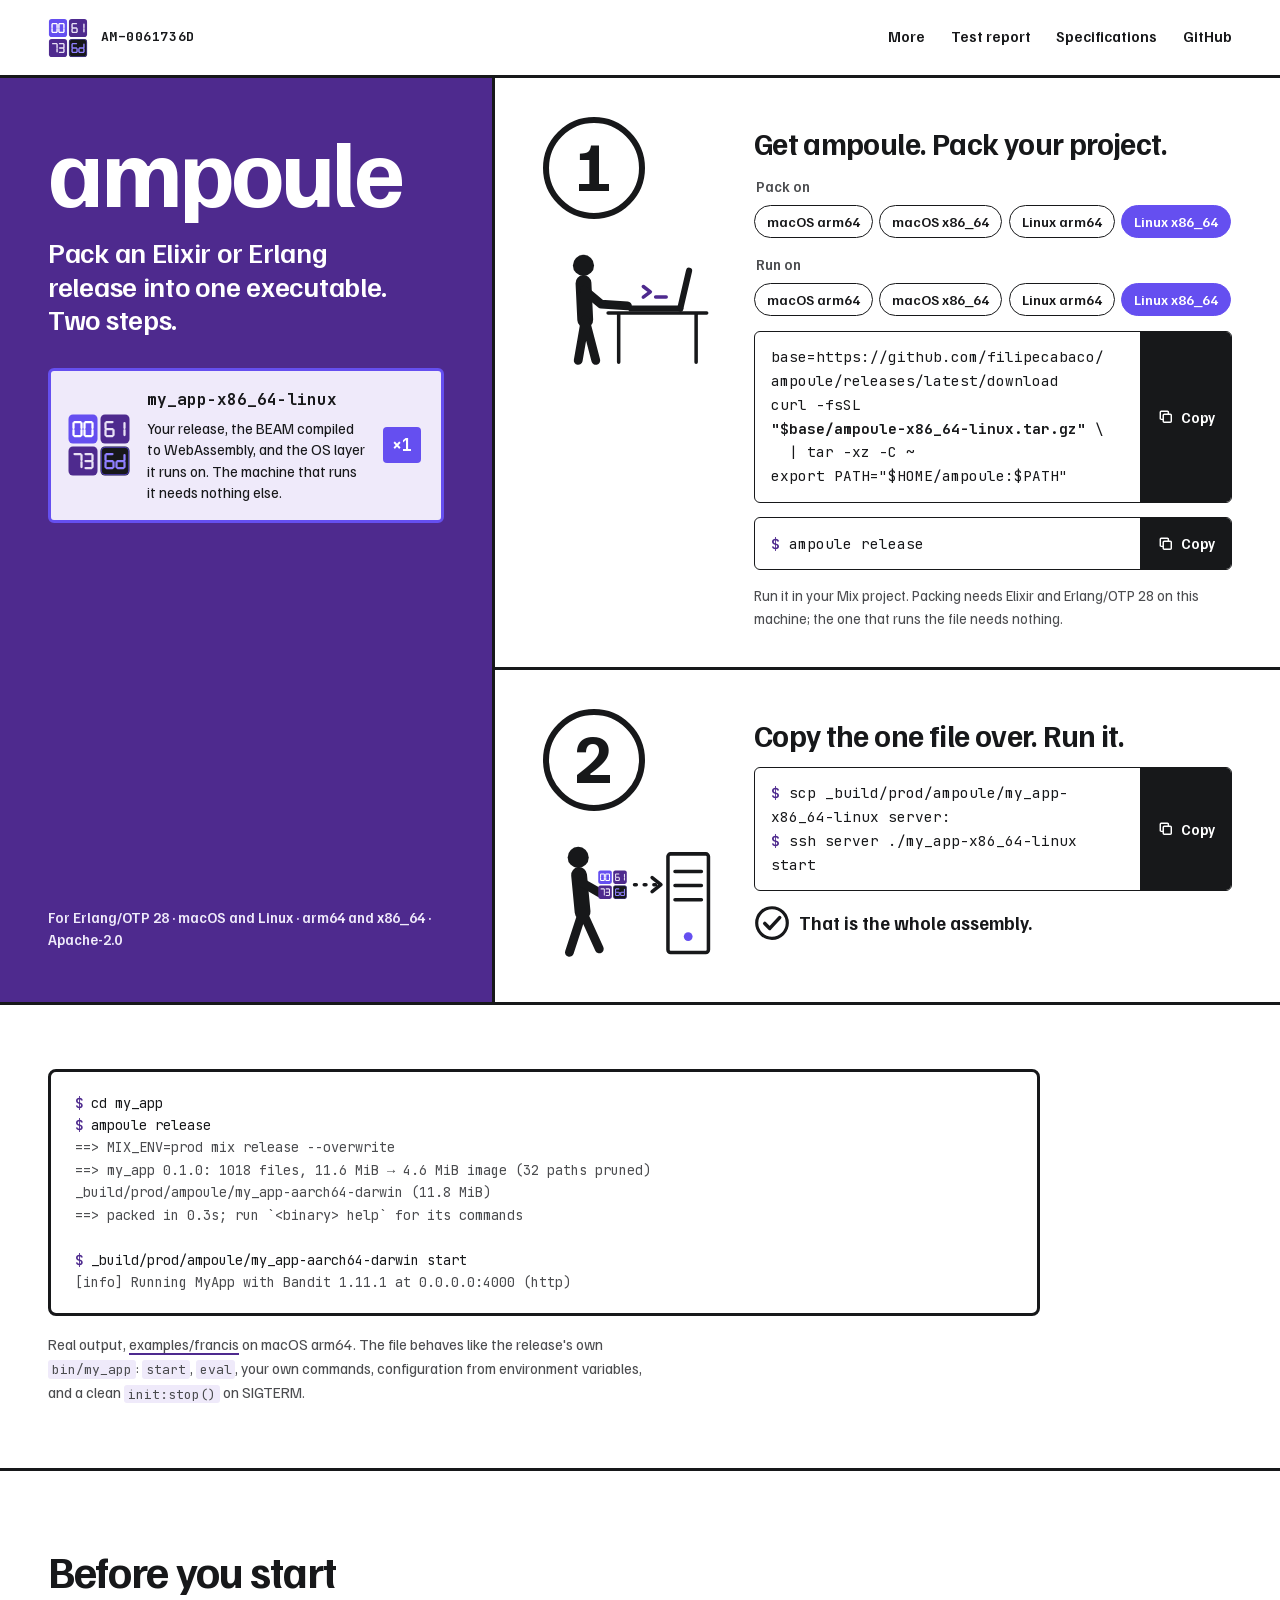
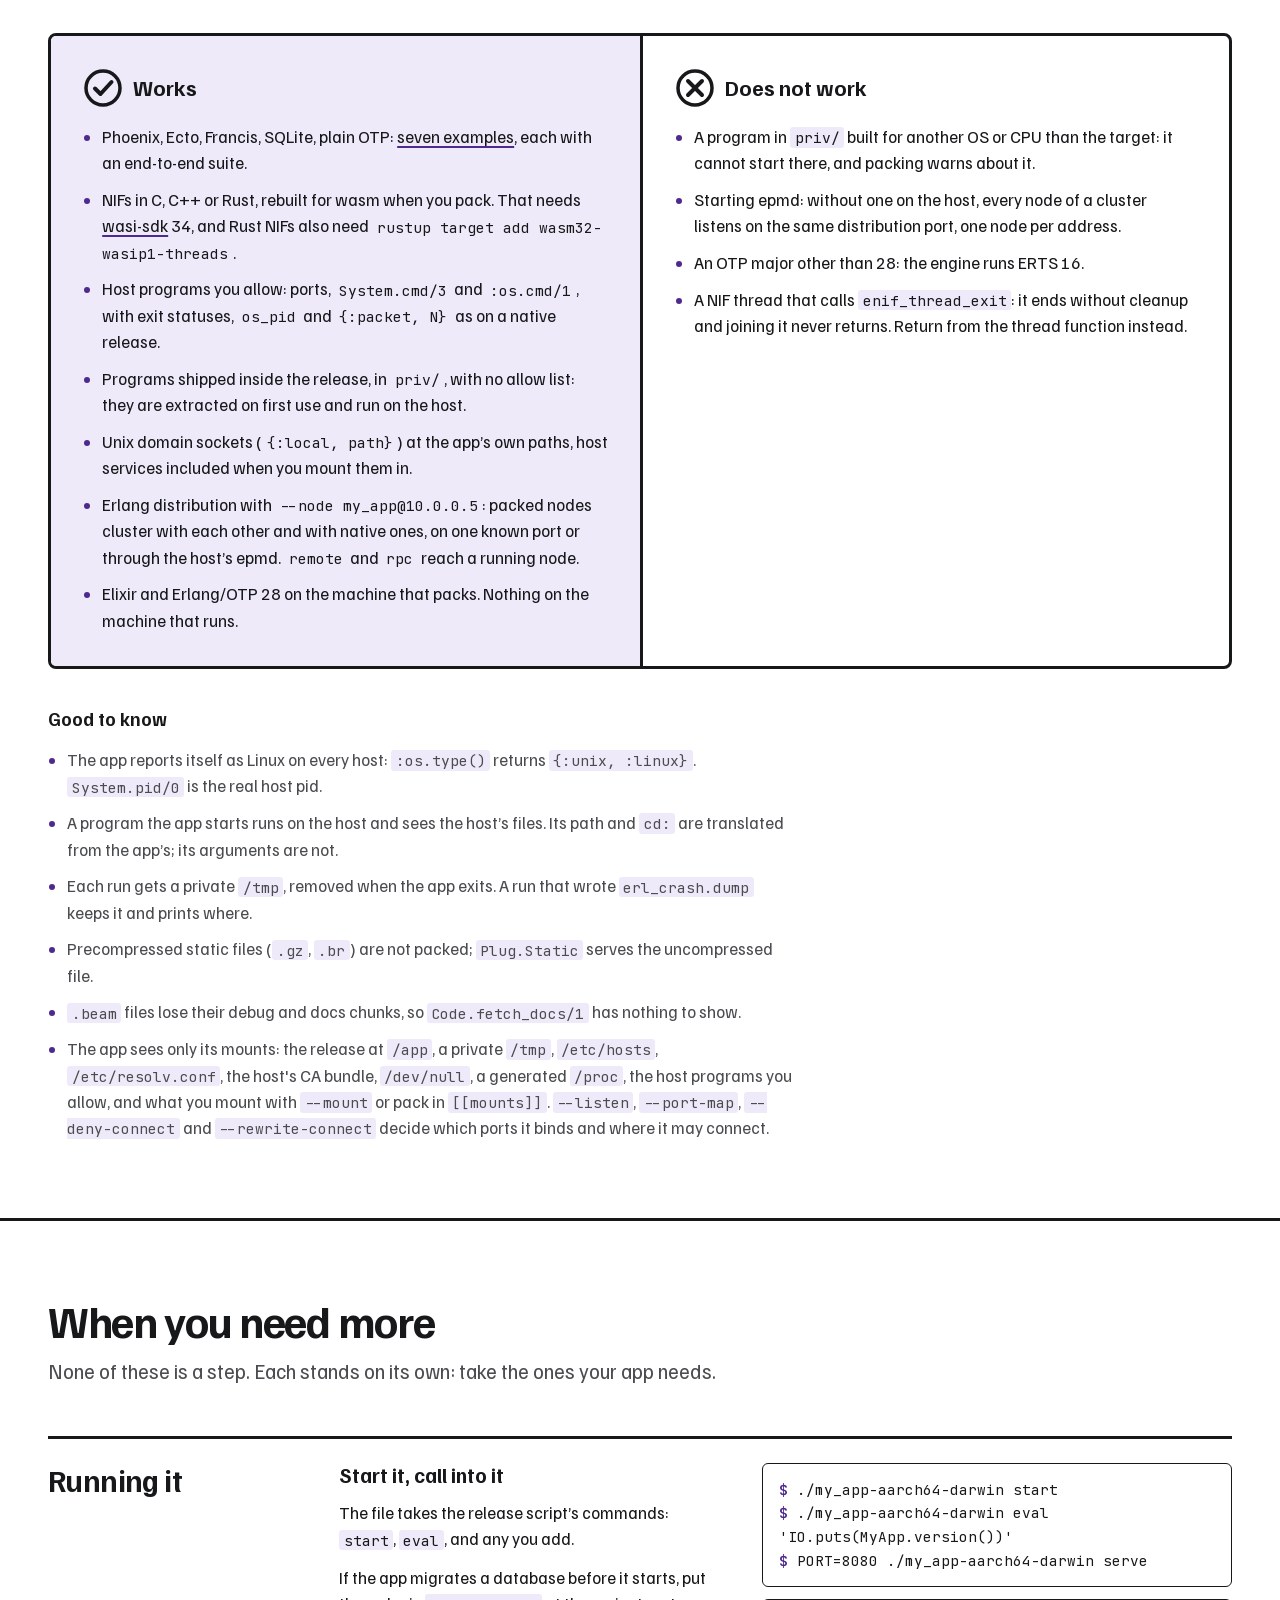
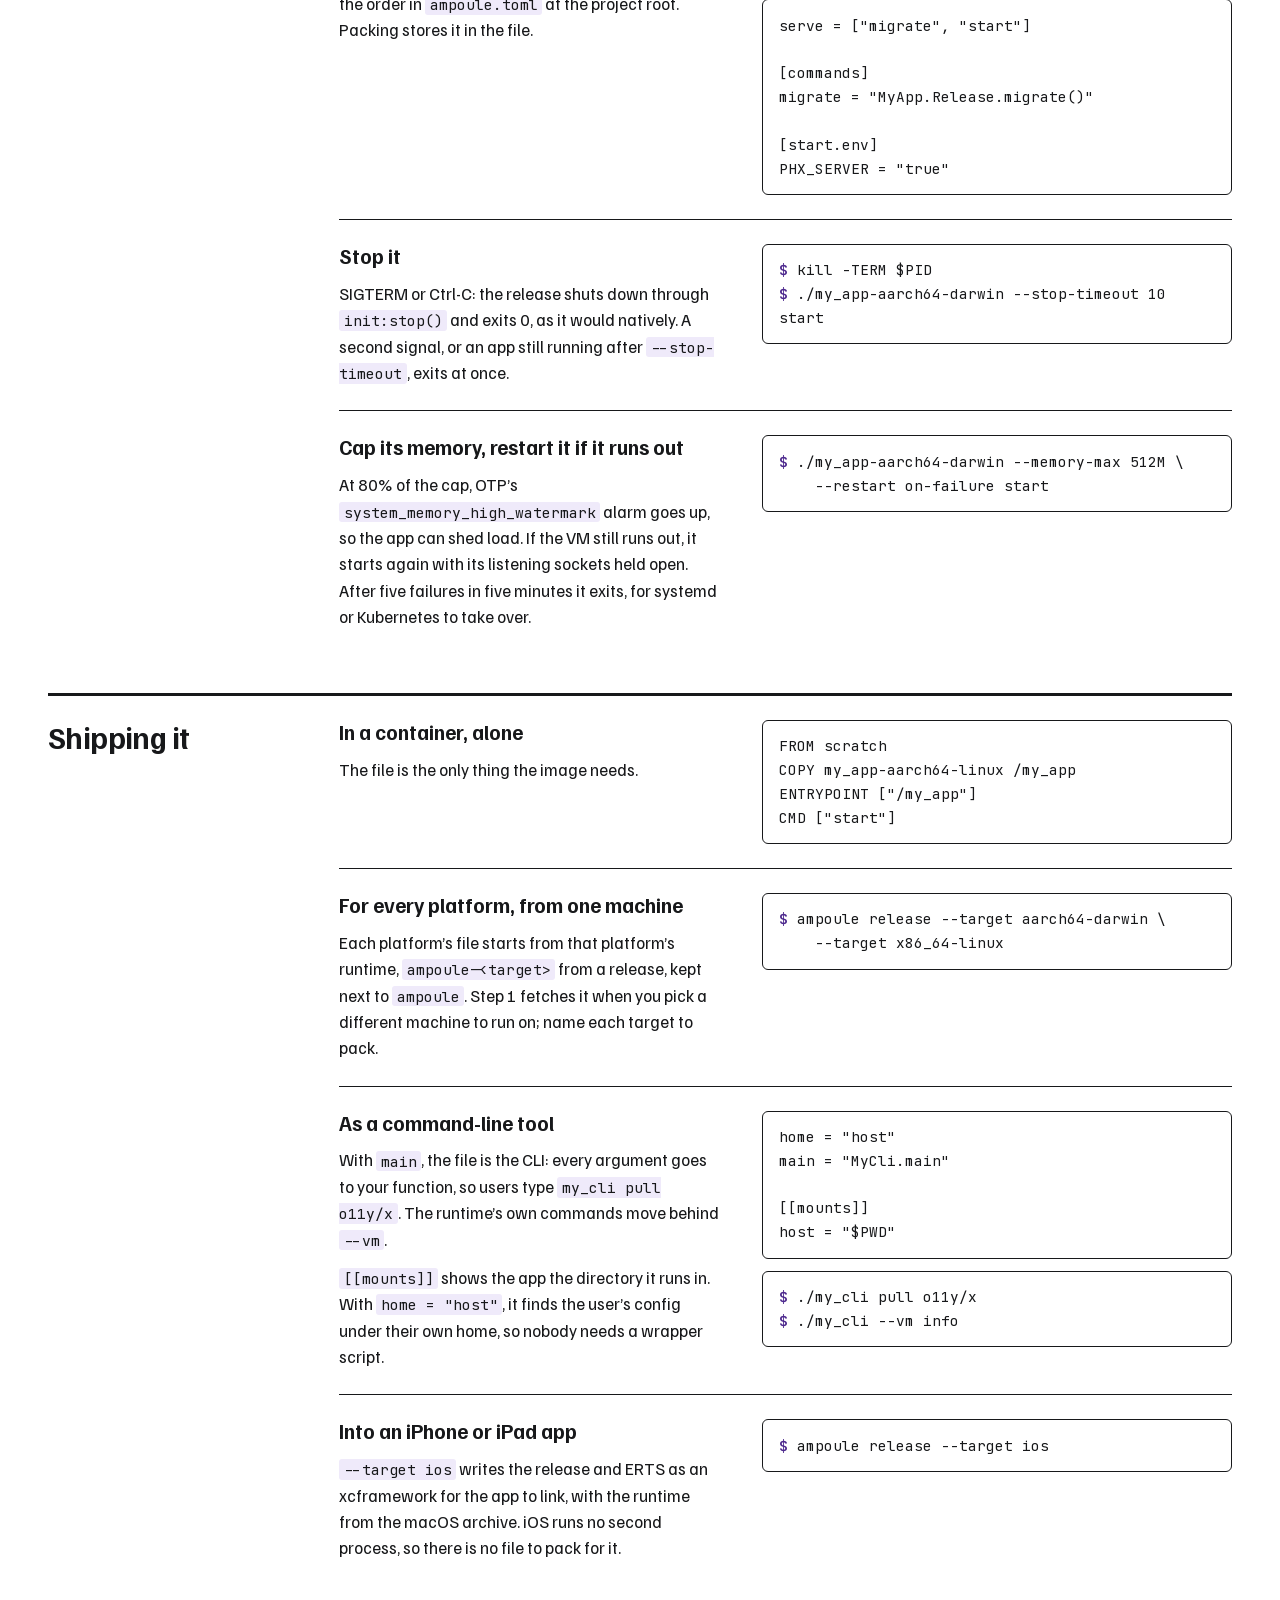
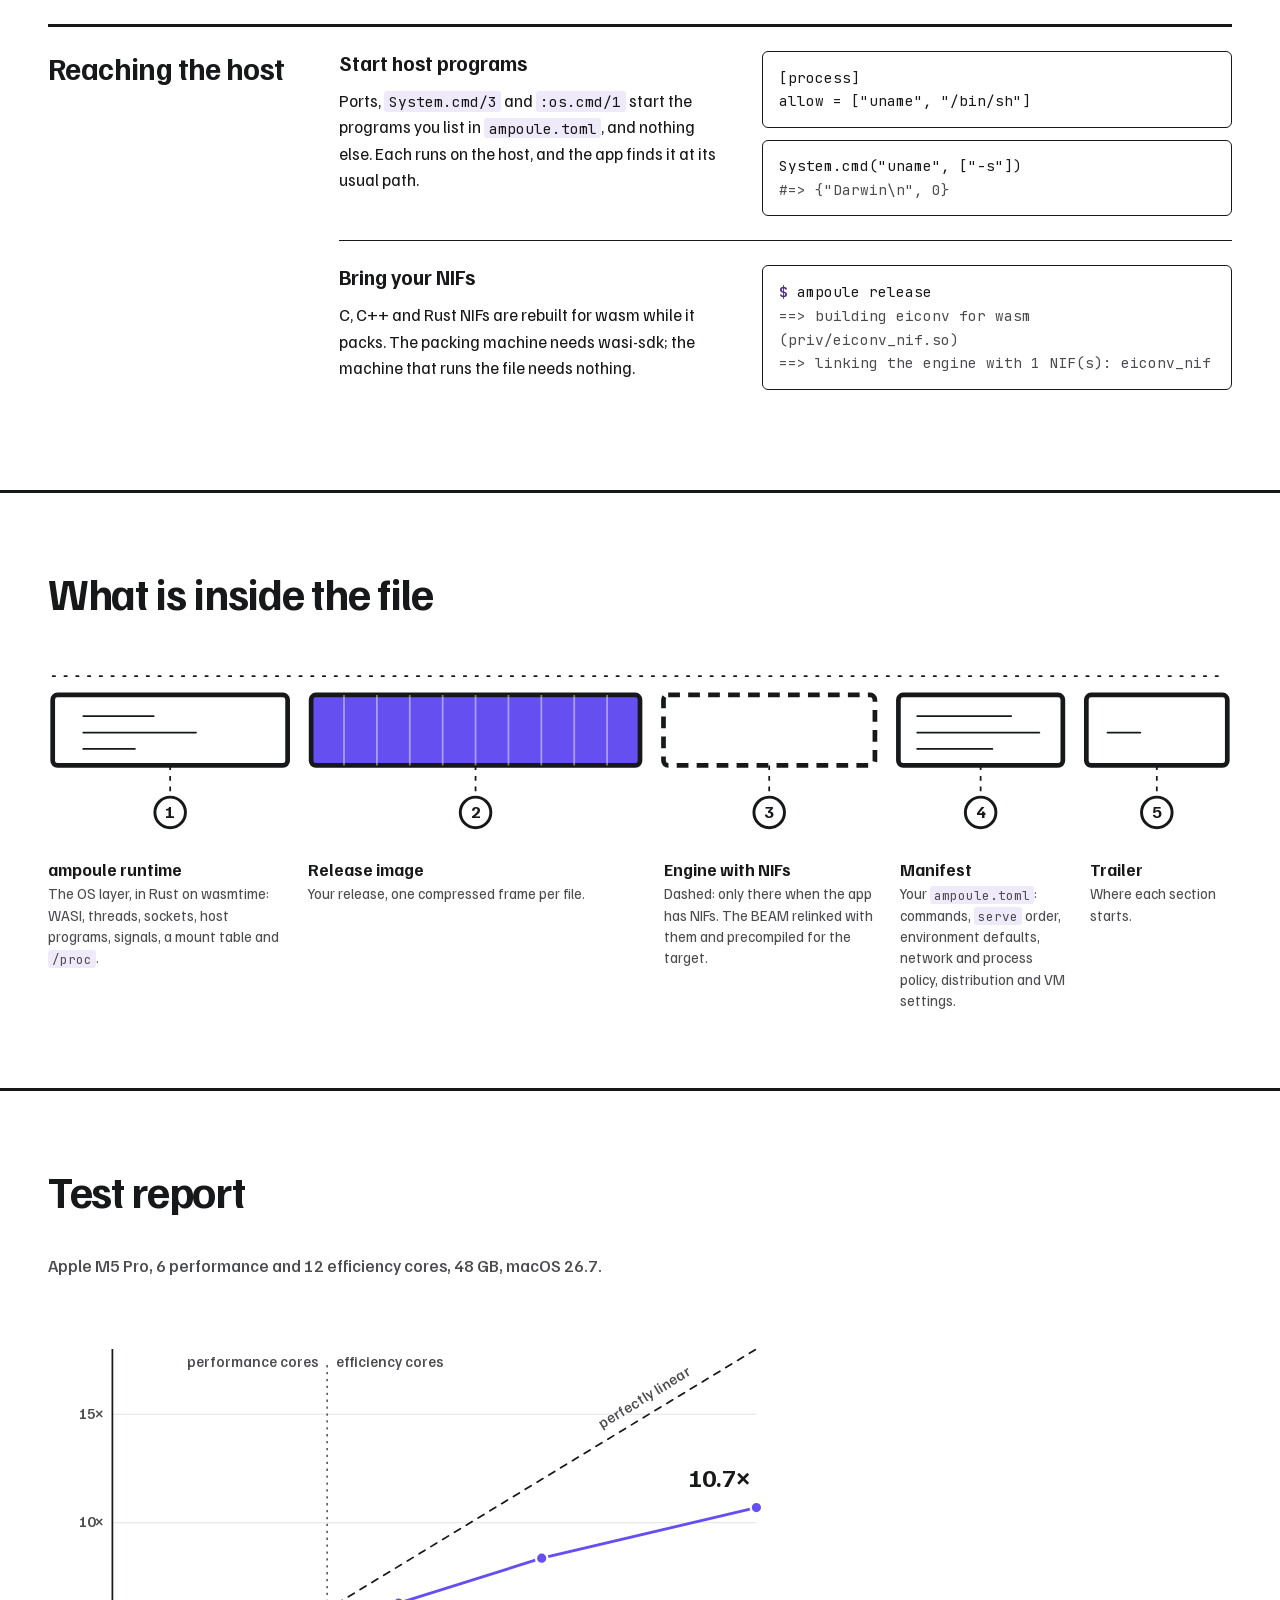
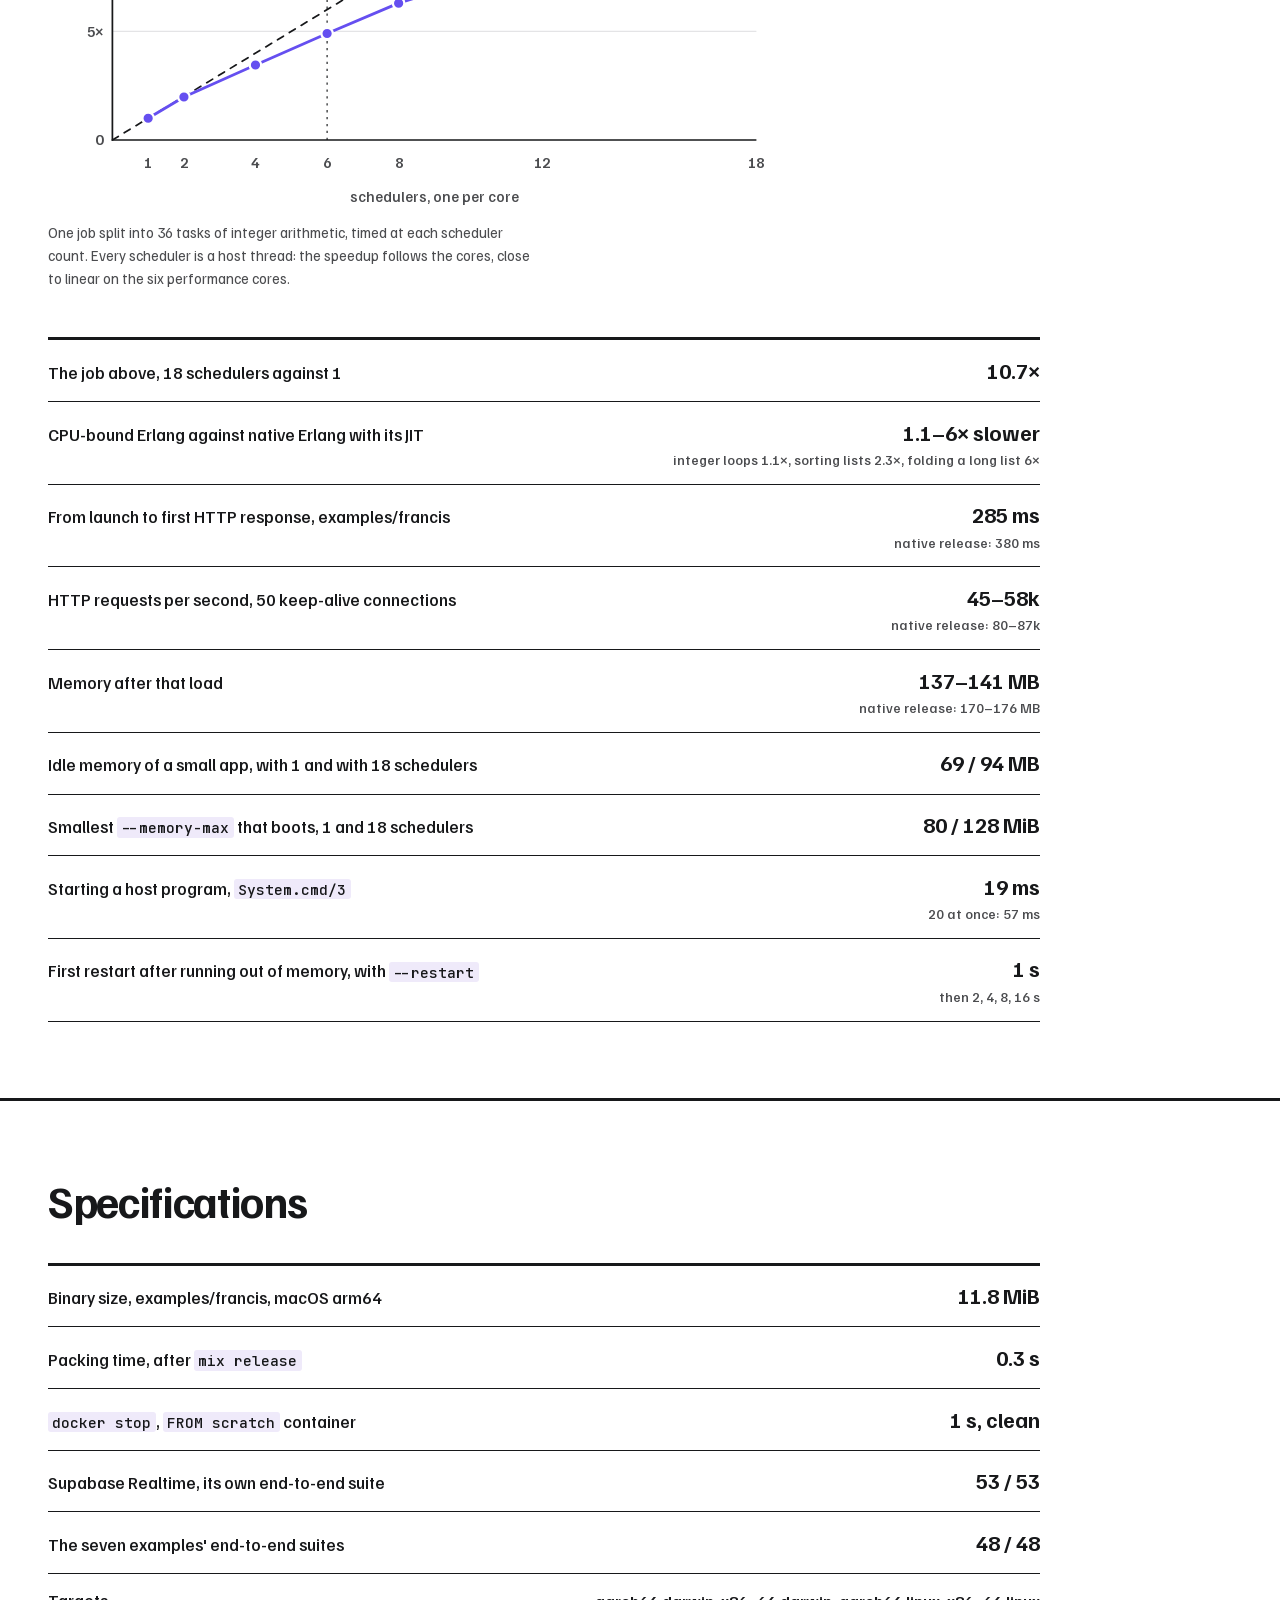
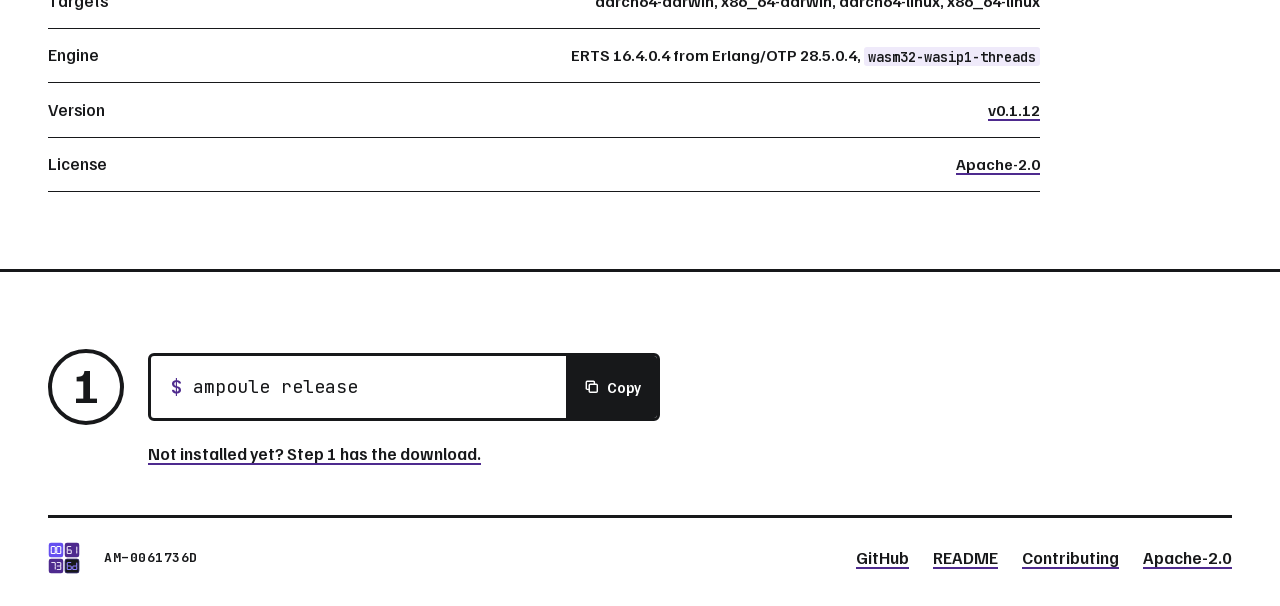
==== site/index.html @ 2f92d4a1 "Release v0.1.12: a CLI with its own command line, packed mounts `main` in ampoule.toml gives a packe" ====
<!doctype html>
<html lang="en">
<head>
  <meta charset="utf-8">
  <meta name="viewport" content="width=device-width, initial-scale=1">
  <title>ampoule: one executable for your Elixir release</title>
  <meta name="description" content="ampoule packs an Elixir or Erlang release into one executable for macOS and Linux: the release, the BEAM compiled to WebAssembly, and the operating system it runs on, in a single file.">
  <meta name="theme-color" content="#4e2a8e">
  <link rel="canonical" href="https://filipecabaco.github.io/ampoule/">
  <meta property="og:type" content="website">
  <meta property="og:site_name" content="ampoule">
  <meta property="og:locale" content="en_US">
  <meta property="og:url" content="https://filipecabaco.github.io/ampoule/">
  <meta property="og:title" content="ampoule: one executable for your Elixir release">
  <meta property="og:description" content="Pack an Elixir or Erlang release into one file for macOS and Linux: the release, the BEAM as WebAssembly, and the OS layer it runs on. Copy it over and run it.">
  <meta property="og:image" content="https://filipecabaco.github.io/ampoule/og.png?v=2">
  <meta property="og:image:type" content="image/png">
  <meta property="og:image:width" content="1200">
  <meta property="og:image:height" content="630">
  <meta property="og:image:alt" content="ampoule: pack an Elixir or Erlang release into one executable. Step 1, ampoule release. Step 2, copy the one file and run it.">
  <meta name="twitter:card" content="summary_large_image">
  <meta name="twitter:title" content="ampoule: one executable for your Elixir release">
  <meta name="twitter:description" content="Pack an Elixir or Erlang release into one file for macOS and Linux. Two steps.">
  <meta name="twitter:image" content="https://filipecabaco.github.io/ampoule/og.png?v=2">
  <meta name="twitter:image:alt" content="ampoule: pack an Elixir or Erlang release into one executable, in two steps.">
  <link rel="icon" href="favicon.svg" type="image/svg+xml">
  <link rel="preload" href="fonts/familjen-grotesk-latin.woff2" as="font" type="font/woff2" crossorigin>
  <link rel="preload" href="fonts/jetbrains-mono-latin.woff2" as="font" type="font/woff2" crossorigin>
  <link rel="stylesheet" href="style.css">
  <script src="main.js" defer></script>
</head>
<body>
  <a class="skip" href="#steps">Skip to the steps</a>

  <svg width="0" height="0" class="defs" aria-hidden="true" focusable="false">
    <defs>
      <!-- The mark: 00 61 73 6D, the bytes every wasm module starts with. Same drawing as favicon.svg. -->
      <symbol id="mark" viewBox="0 0 128 128">
        <rect x="3" y="3" width="58" height="58" rx="9" fill="#654ff0"/>
        <path d="M15 18L27 18 M29 20L29 30 M29 34L29 44 M15 46L27 46 M13 34L13 44 M13 20L13 30 M37 18L49 18 M51 20L51 30 M51 34L51 44 M37 46L49 46 M35 34L35 44 M35 20L35 30" fill="none" stroke="#ffffff" stroke-width="4.5" stroke-linecap="round"/>
        <rect x="67" y="3" width="58" height="58" rx="9" fill="#4e2a8e"/>
        <path d="M79 18L91 18 M93 34L93 44 M79 46L91 46 M77 34L77 44 M77 20L77 30 M79 32L91 32 M115 20L115 30 M115 34L115 44" fill="none" stroke="#e9e2f5" stroke-width="4.5" stroke-linecap="round"/>
        <rect x="3" y="67" width="58" height="58" rx="9" fill="#4e2a8e"/>
        <path d="M15 82L27 82 M29 84L29 94 M29 98L29 108 M37 82L49 82 M51 84L51 94 M51 98L51 108 M37 110L49 110 M37 96L49 96" fill="none" stroke="#e9e2f5" stroke-width="4.5" stroke-linecap="round"/>
        <rect x="67" y="67" width="58" height="58" rx="9" fill="#17181a"/>
        <rect x="68.5" y="68.5" width="55" height="55" rx="7.5" fill="none" stroke="#654ff0" stroke-width="1.5"/>
        <path d="M79 82L91 82 M93 98L93 108 M79 110L91 110 M77 98L77 108 M77 84L77 94 M79 96L91 96 M115 84L115 94 M115 98L115 108 M101 110L113 110 M99 98L99 108 M101 96L113 96" fill="none" stroke="#8f80ff" stroke-width="4.5" stroke-linecap="round"/>
        
      </symbol>
      <symbol id="icon-copy" viewBox="0 0 24 24">
        <rect x="8.5" y="8.5" width="11" height="11" rx="1.5" fill="none" stroke="currentColor" stroke-width="2"/>
        <path d="M15.5 8.5V5.75A1.25 1.25 0 0 0 14.25 4.5H5.75A1.25 1.25 0 0 0 4.5 5.75v8.5a1.25 1.25 0 0 0 1.25 1.25H8.5" fill="none" stroke="currentColor" stroke-width="2"/>
      </symbol>
      <symbol id="icon-check" viewBox="0 0 24 24">
        <path d="M5 12.5l4.5 4.5L19 7.5" fill="none" stroke="currentColor" stroke-width="2.5" stroke-linecap="round" stroke-linejoin="round"/>
      </symbol>
      <!-- Do / don't markers, as on an assembly sheet. -->
      <symbol id="ok" viewBox="0 0 40 40">
        <circle cx="20" cy="20" r="17" fill="none" stroke="currentColor" stroke-width="3.5"/>
        <path d="M12 20.5l5.5 5.5L28.5 14" fill="none" stroke="currentColor" stroke-width="4" stroke-linecap="round" stroke-linejoin="round"/>
      </symbol>
      <symbol id="no" viewBox="0 0 40 40">
        <circle cx="20" cy="20" r="17" fill="none" stroke="currentColor" stroke-width="3.5"/>
        <path d="M13 13l14 14M27 13L13 27" fill="none" stroke="currentColor" stroke-width="4" stroke-linecap="round"/>
      </symbol>
    </defs>
  </svg>

  <header class="masthead">
    <a class="masthead-id" href="#top" aria-label="ampoule AM–0061736D">
      <svg class="mark" aria-hidden="true"><use href="#mark"/></svg>
      <span class="part-no">AM–0061736D</span>
    </a>
    <nav class="masthead-nav" aria-label="Site">
      <a href="#more">More</a>
      <a href="#report">Test report</a>
      <a href="#specs">Specifications</a>
      <a href="https://github.com/filipecabaco/ampoule">GitHub</a>
    </nav>
  </header>

  <main id="top">
    <div class="sheet-one">
      <div class="cover">
        <h1 class="name">ampoule</h1>
        <p class="claim">Pack an Elixir or Erlang release into one executable. Two steps.</p>

        <section class="inventory" id="inventory" aria-labelledby="inventory-title">
          <h2 id="inventory-title" class="visually-hidden">What you ship</h2>
          <p class="the-part">
            <svg class="mark" aria-hidden="true"><use href="#mark"/></svg>
            <span><span class="part-name" data-ship-name>my_app-x86_64-linux</span><span class="part-desc">Your release, the BEAM compiled to WebAssembly, and the OS layer it runs on. The machine that runs it needs nothing else.</span></span>
            <span class="qty">×1</span>
          </p>
        </section>
        <p class="cover-foot">For Erlang/OTP 28 · macOS and Linux · arm64 and x86_64 · Apache-2.0</p>
      </div>

      <ol class="steps" id="steps" aria-label="Assembly">
        <li class="step" data-step>
          <span class="step-no" aria-hidden="true">1</span>
          <svg class="picto" viewBox="0 0 200 150" aria-hidden="true">
            <!-- A figure at a desk, typing into a laptop. -->
            <circle cx="46" cy="30" r="12" class="ink-fill"/>
            <path d="M46 50 L48 92" class="body"/>
            <path d="M48 92 L40 138 M48 92 L60 138" class="limb"/>
            <path d="M47 58 L66 74 L96 76" class="limb"/>
            <path d="M74 84 H186 M86 84 V140 M174 84 V140" class="line"/>
            <path d="M100 79 H156" class="line heavy"/>
            <path d="M156 79 L166 36" class="line heavy"/>
            <path class="accent-stroke" d="M114 54 l8 6 -8 6 M128 66 h12"/>
          </svg>
          <div class="step-body">
            <h2 class="step-title">Get ampoule. Pack your project.</h2>
            <fieldset class="targets">
              <legend>Pack on</legend>
              <label><input type="radio" name="host" value="aarch64-darwin" checked><span>macOS arm64</span></label>
              <label><input type="radio" name="host" value="x86_64-darwin"><span>macOS x86_64</span></label>
              <label><input type="radio" name="host" value="aarch64-linux"><span>Linux arm64</span></label>
              <label><input type="radio" name="host" value="x86_64-linux"><span>Linux x86_64</span></label>
            </fieldset>
            <fieldset class="targets">
              <legend>Run on</legend>
              <label><input type="radio" name="ship" value="aarch64-darwin"><span>macOS arm64</span></label>
              <label><input type="radio" name="ship" value="x86_64-darwin"><span>macOS x86_64</span></label>
              <label><input type="radio" name="ship" value="aarch64-linux"><span>Linux arm64</span></label>
              <label><input type="radio" name="ship" value="x86_64-linux" checked><span>Linux x86_64</span></label>
            </fieldset>
            <div class="plate">
              <pre class="cmd" id="install"><code data-install>base=https://<wbr>github.com/<wbr>filipecabaco/<wbr>ampoule/<wbr>releases/<wbr>latest/<wbr>download
curl -fsSL <span class="token">"$base/ampoule-aarch64-darwin.tar.gz"</span> \
  | tar -xz -C ~
curl -fLo ~/ampoule/ampoule-x86_64-linux \
  <span class="token">"$base/ampoule-x86_64-linux"</span>
export PATH="$HOME/ampoule:$PATH"</code></pre>
              <button class="copy" type="button" data-copy="[data-install]">
                <svg aria-hidden="true"><use href="#icon-copy"/></svg>
                <span data-copy-label>Copy</span>
              </button>
            </div>
            <div class="plate">
              <pre class="cmd"><code data-release><span class="p">$</span> ampoule release --target x86_64-linux</code></pre>
              <button class="copy" type="button" data-copy="[data-release]">
                <svg aria-hidden="true"><use href="#icon-copy"/></svg>
                <span data-copy-label>Copy</span>
              </button>
            </div>
            <p class="needs">Run it in your Mix project. Packing needs Elixir and Erlang/OTP 28 on this machine; the one that runs the file needs nothing.</p>
          </div>
        </li>

        <li class="step" data-step>
          <span class="step-no" aria-hidden="true">2</span>
          <svg class="picto" viewBox="0 0 200 150" aria-hidden="true">
            <!-- A figure carrying the one file to a server. -->
            <circle cx="40" cy="30" r="12" class="ink-fill"/>
            <path d="M41 50 L45 92" class="body"/>
            <path d="M45 92 L30 138 M45 92 L64 134" class="limb"/>
            <path d="M43 58 L64 70" class="limb"/>
            <use href="#mark" x="62" y="44" width="34" height="34"/>
            <path d="M104 61 H128" class="line dash"/>
            <path d="M124 53 L134 61 L124 69" class="line"/>
            <rect x="142" y="26" width="46" height="112" rx="3" class="line box"/>
            <path d="M150 46 H180 M150 62 H180 M150 78 H180" class="line"/>
            <circle cx="165" cy="120" r="5" class="accent-fill"/>
          </svg>
          <div class="step-body">
            <h2 class="step-title">Copy the one file over. Run it.</h2>
            <div class="plate">
              <pre class="cmd"><code data-ship><span class="p">$</span> scp _build/prod/ampoule/my_app-x86_64-linux server:
<span class="p">$</span> ssh server ./my_app-x86_64-linux start</code></pre>
              <button class="copy" type="button" data-copy="[data-ship]">
                <svg aria-hidden="true"><use href="#icon-copy"/></svg>
                <span data-copy-label>Copy</span>
              </button>
            </div>
            <p class="done"><svg aria-hidden="true"><use href="#ok"/></svg> That is the whole assembly.</p>
          </div>
        </li>
      </ol>
    </div>

    <section class="proof" aria-labelledby="proof-title">
      <h2 id="proof-title" class="visually-hidden">What packing looks like</h2>
      <figure class="specimen">
        <pre class="cmd"><code><span class="p">$</span> cd my_app
<span class="p">$</span> ampoule release
<span class="o">==&gt; MIX_ENV=prod mix release --overwrite
==&gt; my_app 0.1.0: 1018 files, 11.6 MiB → 4.6 MiB image (32 paths pruned)
_build/prod/ampoule/my_app-aarch64-darwin (11.8 MiB)
==&gt; packed in 0.3s; run `&lt;binary&gt; help` for its commands</span>

<span class="p">$</span> _build/prod/ampoule/my_app-aarch64-darwin start
<span class="o">[info] Running MyApp with Bandit 1.11.1 at 0.0.0.0:4000 (http)</span></code></pre>
        <figcaption>Real output, <a href="https://github.com/filipecabaco/ampoule/tree/main/examples/francis">examples/francis</a> on macOS arm64. The file behaves like the release's own <code>bin/my_app</code>: <code>start</code>, <code>eval</code>, your own commands, configuration from environment variables, and a clean <code>init:stop()</code> on SIGTERM.</figcaption>
      </figure>
    </section>

    <section class="rules" aria-labelledby="rules-title">
      <h2 id="rules-title" class="sheet-title">Before you start</h2>
      <div class="rules-grid">
        <div class="rule-col">
          <h3><svg class="rule-icon ok" aria-hidden="true"><use href="#ok"/></svg> Works</h3>
          <ul>
            <li>Phoenix, Ecto, Francis, SQLite, plain OTP: <a href="https://github.com/filipecabaco/ampoule/tree/main/examples">seven examples</a>, each with an end-to-end suite.</li>
            <li>NIFs in C, C++ or Rust, rebuilt for wasm when you pack. That needs <a href="https://github.com/WebAssembly/wasi-sdk/releases">wasi-sdk</a> 34, and Rust NIFs also need <code>rustup target add wasm32-wasip1-threads</code>.</li>
            <li>Host programs you allow: ports, <code>System.cmd/3</code> and <code>:os.cmd/1</code>, with exit statuses, <code>os_pid</code> and <code>{:packet, N}</code> as on a native release.</li>
            <li>Programs shipped inside the release, in <code>priv/</code>, with no allow list: they are extracted on first use and run on the host.</li>
            <li>Unix domain sockets (<code>{:local, path}</code>) at the app’s own paths, host services included when you mount them in.</li>
            <li>Erlang distribution with <code>--node my_app@10.0.0.5</code>: packed nodes cluster with each other and with native ones, on one known port or through the host’s epmd. <code>remote</code> and <code>rpc</code> reach a running node.</li>
            <li>Elixir and Erlang/OTP 28 on the machine that packs. Nothing on the machine that runs.</li>
          </ul>
        </div>
        <div class="rule-col">
          <h3><svg class="rule-icon no" aria-hidden="true"><use href="#no"/></svg> Does not work</h3>
          <ul>
            <li>A program in <code>priv/</code> built for another OS or CPU than the target: it cannot start there, and packing warns about it.</li>
            <li>Starting epmd: without one on the host, every node of a cluster listens on the same distribution port, one node per address.</li>
            <li>An OTP major other than 28: the engine runs ERTS 16.</li>
            <li>A NIF thread that calls <code>enif_thread_exit</code>: it ends without cleanup and joining it never returns. Return from the thread function instead.</li>
          </ul>
        </div>
      </div>
      <h3 class="aside-title">Good to know</h3>
      <ul class="aside-list">
        <li>The app reports itself as Linux on every host: <code>:os.type()</code> returns <code>{:unix, :linux}</code>. <code>System.pid/0</code> is the real host pid.</li>
        <li>A program the app starts runs on the host and sees the host’s files. Its path and <code>cd:</code> are translated from the app’s; its arguments are not.</li>
        <li>Each run gets a private <code>/tmp</code>, removed when the app exits. A run that wrote <code>erl_crash.dump</code> keeps it and prints where.</li>
        <li>Precompressed static files (<code>.gz</code>, <code>.br</code>) are not packed; <code>Plug.Static</code> serves the uncompressed file.</li>
        <li><code>.beam</code> files lose their debug and docs chunks, so <code>Code.fetch_docs/1</code> has nothing to show.</li>
        <li>The app sees only its mounts: the release at <code>/app</code>, a private <code>/tmp</code>, <code>/etc/hosts</code>, <code>/etc/resolv.conf</code>, the host's CA bundle, <code>/dev/null</code>, a generated <code>/proc</code>, the host programs you allow, and what you mount with <code>--mount</code> or pack in <code>[[mounts]]</code>. <code>--listen</code>, <code>--port-map</code>, <code>--deny-connect</code> and <code>--rewrite-connect</code> decide which ports it binds and where it may connect.</li>
      </ul>
    </section>

    <section class="more" id="more" aria-labelledby="more-title">
      <h2 id="more-title" class="sheet-title">When you need more</h2>
      <p class="more-lede">None of these is a step. Each stands on its own: take the ones your app needs.</p>

      <section class="fit-group" aria-labelledby="fit-run">
        <h3 id="fit-run">Running it</h3>
        <div class="fits">
          <article class="fit">
            <div class="fit-text">
              <h4>Start it, call into it</h4>
              <p>The file takes the release script’s commands: <code>start</code>, <code>eval</code>, and any you add.</p>
              <p>If the app migrates a database before it starts, put the order in <code>ampoule.toml</code> at the project root. Packing stores it in the file.</p>
            </div>
            <div class="fit-code">
              <pre class="cmd"><code><span class="p">$</span> ./my_app-aarch64-darwin start
<span class="p">$</span> ./my_app-aarch64-darwin eval 'IO.puts(MyApp.version())'
<span class="p">$</span> PORT=8080 ./my_app-aarch64-darwin serve</code></pre>
              <pre class="cmd"><code>serve = ["migrate", "start"]

[commands]
migrate = "MyApp.Release.migrate()"

[start.env]
PHX_SERVER = "true"</code></pre>
            </div>
          </article>

          <article class="fit">
            <div class="fit-text">
              <h4>Stop it</h4>
              <p>SIGTERM or Ctrl-C: the release shuts down through <code>init:stop()</code> and exits 0, as it would natively. A second signal, or an app still running after <code>--stop-timeout</code>, exits at once.</p>
            </div>
            <div class="fit-code">
              <pre class="cmd"><code><span class="p">$</span> kill -TERM $PID
<span class="p">$</span> ./my_app-aarch64-darwin --stop-timeout 10 start</code></pre>
            </div>
          </article>

          <article class="fit">
            <div class="fit-text">
              <h4>Cap its memory, restart it if it runs out</h4>
              <p>At 80% of the cap, OTP’s <code>system_memory_high_watermark</code> alarm goes up, so the app can shed load. If the VM still runs out, it starts again with its listening sockets held open. After five failures in five minutes it exits, for systemd or Kubernetes to take over.</p>
            </div>
            <div class="fit-code">
              <pre class="cmd"><code><span class="p">$</span> ./my_app-aarch64-darwin --memory-max 512M \
    --restart on-failure start</code></pre>
            </div>
          </article>
        </div>
      </section>

      <section class="fit-group" aria-labelledby="fit-ship">
        <h3 id="fit-ship">Shipping it</h3>
        <div class="fits">
          <article class="fit">
            <div class="fit-text">
              <h4>In a container, alone</h4>
              <p>The file is the only thing the image needs.</p>
            </div>
            <div class="fit-code">
              <pre class="cmd"><code>FROM scratch
COPY my_app-aarch64-linux /my_app
ENTRYPOINT ["/my_app"]
CMD ["start"]</code></pre>
            </div>
          </article>

          <article class="fit">
            <div class="fit-text">
              <h4>For every platform, from one machine</h4>
              <p>Each platform’s file starts from that platform’s runtime, <code>ampoule-&lt;target&gt;</code> from a release, kept next to <code>ampoule</code>. Step 1 fetches it when you pick a different machine to run on; name each target to pack.</p>
            </div>
            <div class="fit-code">
              <pre class="cmd"><code><span class="p">$</span> ampoule release --target aarch64-darwin \
    --target x86_64-linux</code></pre>
            </div>
          </article>

          <article class="fit">
            <div class="fit-text">
              <h4>As a command-line tool</h4>
              <p>With <code>main</code>, the file is the CLI: every argument goes to your function, so users type <code>my_cli pull o11y/x</code>. The runtime’s own commands move behind <code>--vm</code>.</p>
              <p><code>[[mounts]]</code> shows the app the directory it runs in. With <code>home = "host"</code>, it finds the user’s config under their own home, so nobody needs a wrapper script.</p>
            </div>
            <div class="fit-code">
              <pre class="cmd"><code>home = "host"
main = "MyCli.main"

[[mounts]]
host = "$PWD"</code></pre>
              <pre class="cmd"><code><span class="p">$</span> ./my_cli pull o11y/x
<span class="p">$</span> ./my_cli --vm info</code></pre>
            </div>
          </article>

          <article class="fit">
            <div class="fit-text">
              <h4>Into an iPhone or iPad app</h4>
              <p><code>--target ios</code> writes the release and ERTS as an xcframework for the app to link, with the runtime from the macOS archive. iOS runs no second process, so there is no file to pack for it.</p>
            </div>
            <div class="fit-code">
              <pre class="cmd"><code><span class="p">$</span> ampoule release --target ios</code></pre>
            </div>
          </article>
        </div>
      </section>

      <section class="fit-group" aria-labelledby="fit-host">
        <h3 id="fit-host">Reaching the host</h3>
        <div class="fits">
          <article class="fit">
            <div class="fit-text">
              <h4>Start host programs</h4>
              <p>Ports, <code>System.cmd/3</code> and <code>:os.cmd/1</code> start the programs you list in <code>ampoule.toml</code>, and nothing else. Each runs on the host, and the app finds it at its usual path.</p>
            </div>
            <div class="fit-code">
              <pre class="cmd"><code>[process]
allow = ["uname", "/bin/sh"]</code></pre>
              <pre class="cmd"><code>System.cmd("uname", ["-s"])
<span class="o">#=&gt; {"Darwin\n", 0}</span></code></pre>
            </div>
          </article>

          <article class="fit">
            <div class="fit-text">
              <h4>Bring your NIFs</h4>
              <p>C, C++ and Rust NIFs are rebuilt for wasm while it packs. The packing machine needs wasi-sdk; the machine that runs the file needs nothing.</p>
            </div>
            <div class="fit-code">
              <pre class="cmd"><code><span class="p">$</span> ampoule release
<span class="o">==&gt; building eiconv for wasm (priv/eiconv_nif.so)
==&gt; linking the engine with 1 NIF(s): eiconv_nif</span></code></pre>
            </div>
          </article>
        </div>
      </section>
    </section>

    <section class="exploded" aria-labelledby="exploded-title">
      <h2 id="exploded-title" class="sheet-title">What is inside the file</h2>
      <figure class="drawing">
        <!-- The file drawn in ink, its five sections pulled apart along one axis. -->
        <svg class="draw-wide" viewBox="-4 0 1008 150" role="img" aria-label="The file, drawn as five sections pulled apart: runtime, release image, engine with NIFs, manifest, trailer">
          <path class="ghost" d="M0 18 H1000"/>
          <g class="parts-drawn">
            <rect x="0" y="34" width="200" height="60" rx="4" class="sec"/>
            <path class="hair" d="M26 52 h60 M26 66 h96 M26 80 h44"/>
            <rect x="220" y="34" width="280" height="60" rx="4" class="sec fill-wasm"/>
            <path class="hair-light" d="M248 34 v60 M276 34 v60 M304 34 v60 M332 34 v60 M360 34 v60 M388 34 v60 M416 34 v60 M444 34 v60 M472 34 v60"/>
            <rect x="520" y="34" width="180" height="60" rx="4" class="sec dashed"/>
            <rect x="720" y="34" width="140" height="60" rx="4" class="sec"/>
            <path class="hair" d="M736 52 h80 M736 66 h104 M736 80 h64"/>
            <rect x="880" y="34" width="120" height="60" rx="4" class="sec"/>
            <path class="hair" d="M898 66 h28"/>
          </g>
          <path class="leader" d="M100 94 V124 M360 94 V124 M610 94 V124 M790 94 V124 M940 94 V124"/>
          <g class="callouts">
            <circle cx="100" cy="134" r="13"/><text x="100" y="139">1</text>
            <circle cx="360" cy="134" r="13"/><text x="360" y="139">2</text>
            <circle cx="610" cy="134" r="13"/><text x="610" y="139">3</text>
            <circle cx="790" cy="134" r="13"/><text x="790" y="139">4</text>
            <circle cx="940" cy="134" r="13"/><text x="940" y="139">5</text>
          </g>
        </svg>
        <svg class="draw-wide draw-tall" viewBox="0 0 240 542" aria-hidden="true">
          <path class="ghost" d="M16 8 V528"/>
            <rect x="40" y="8" width="120" height="94" rx="4" class="sec"/>
            <rect x="40" y="116" width="120" height="176" rx="4" class="sec fill-wasm"/>
            <rect x="40" y="306" width="120" height="94" rx="4" class="sec dashed"/>
            <rect x="40" y="414" width="120" height="53" rx="4" class="sec"/>
            <rect x="40" y="481" width="120" height="47" rx="4" class="sec"/>
          <path class="leader" d="M160 55 H193 M160 204 H193 M160 353 H193 M160 440 H193 M160 504 H193"/>
          <g class="callouts">
            <circle cx="208" cy="55" r="13"/><text x="208" y="60">1</text>
            <circle cx="208" cy="204" r="13"/><text x="208" y="209">2</text>
            <circle cx="208" cy="353" r="13"/><text x="208" y="358">3</text>
            <circle cx="208" cy="440" r="13"/><text x="208" y="445">4</text>
            <circle cx="208" cy="504" r="13"/><text x="208" y="509">5</text>
          </g>
        </svg>
        <ol class="file">
          <li><span class="callout">1</span><span class="seg-name">ampoule runtime</span><span class="seg-desc">The OS layer, in Rust on wasmtime: WASI, threads, sockets, host programs, signals, a mount table and <code>/proc</code>.</span></li>
          <li><span class="callout">2</span><span class="seg-name">Release image</span><span class="seg-desc">Your release, one compressed frame per file.</span></li>
          <li><span class="callout">3</span><span class="seg-name">Engine with NIFs</span><span class="seg-desc">Dashed: only there when the app has NIFs. The BEAM relinked with them and precompiled for the target.</span></li>
          <li><span class="callout">4</span><span class="seg-name">Manifest</span><span class="seg-desc">Your <code>ampoule.toml</code>: commands, <code>serve</code> order, environment defaults, network and process policy, distribution and VM settings.</span></li>
          <li><span class="callout">5</span><span class="seg-name">Trailer</span><span class="seg-desc">Where each section starts.</span></li>
        </ol>
      </figure>
    </section>

    <section class="specs report" id="report" aria-labelledby="report-title">
      <h2 id="report-title" class="sheet-title">Test report</h2>
      <p class="rig">Apple M5 Pro, 6 performance and 12 efficiency cores, 48 GB, macOS 26.7.</p>
      <figure class="scaling">
        <!-- Measured speedup of one CPU-bound job (36 tasks of 50 million integer steps) as schedulers are added.
             x: 0..18 schedulers -> 56..616; y: 0..18x -> 380..40. Each point is against its own run's one-scheduler time. -->
        <svg viewBox="0 0 640 440" role="img" aria-labelledby="scaling-title scaling-desc">
          <title id="scaling-title">Speedup as schedulers are added</title>
          <desc id="scaling-desc">One scheduler 1×, 2 schedulers 1.98×, 4 schedulers 3.45×, 6 schedulers 4.9×, 8 schedulers 6.3×, 12 schedulers 8.37×, 18 schedulers 10.7×. Close to linear across the six performance cores, then slower on the efficiency cores.</desc>
          <g class="grid">
            <path d="M56 285.6 H616 M56 191.1 H616 M56 96.7 H616"/>
          </g>
          <g class="axis">
            <path d="M56 40 V380 H616"/>
            <text x="48" y="384" class="y">0</text>
            <text x="48" y="290" class="y">5×</text>
            <text x="48" y="195" class="y">10×</text>
            <text x="48" y="101" class="y">15×</text>
            <text x="87.1" y="404">1</text><text x="118.2" y="404">2</text><text x="180.4" y="404">4</text><text x="242.7" y="404">6</text>
            <text x="304.9" y="404">8</text><text x="429.3" y="404">12</text><text x="616" y="404">18</text>
            <text x="336" y="434" class="title">schedulers, one per core</text>
          </g>
          <path class="cores" d="M242.7 380 V52"/>
          <text x="236" y="56" class="cores-label end">performance<tspan class="long"> cores</tspan></text>
          <text x="250" y="56" class="cores-label">efficiency<tspan class="long"> cores</tspan></text>
          <path class="ideal" d="M56 380 L616 40"/>
          <text x="560" y="62" class="ideal-label" transform="rotate(-31.3 560 62)">perfectly linear</text>
          <path class="measured" d="M87.1 361.1 L118.2 342.6 L180.4 314.8 L242.7 287.4 L304.9 261 L429.3 221.9 L616 177.9"/>
          <g class="points">
            <circle cx="87.1" cy="361.1" r="5"><title>1 scheduler: 1×</title></circle>
            <circle cx="118.2" cy="342.6" r="5"><title>2 schedulers: 1.98×</title></circle>
            <circle cx="180.4" cy="314.8" r="5"><title>4 schedulers: 3.45×</title></circle>
            <circle cx="242.7" cy="287.4" r="5"><title>6 schedulers: 4.9×</title></circle>
            <circle cx="304.9" cy="261" r="5"><title>8 schedulers: 6.3×</title></circle>
            <circle cx="429.3" cy="221.9" r="5"><title>12 schedulers: 8.37×</title></circle>
            <circle cx="616" cy="177.9" r="5"><title>18 schedulers: 10.7×</title></circle>
          </g>
          <text x="610" y="160" class="end-label end">10.7×</text>
        </svg>
        <figcaption>One job split into 36 tasks of integer arithmetic, timed at each scheduler count. Every scheduler is a host thread: the speedup follows the cores, close to linear on the six performance cores.</figcaption>
      </figure>
      <table>
        <caption class="visually-hidden">Measured results on the machine above</caption>
        <tbody>
          <tr><th scope="row">The job above, 18 schedulers against 1</th><td>10.7×</td></tr>
          <tr><th scope="row">CPU-bound Erlang against native Erlang with its JIT</th><td>1.1–6× slower <span class="aside">integer loops 1.1×, sorting lists 2.3×, folding a long list 6×</span></td></tr>
          <tr><th scope="row">From launch to first HTTP response, examples/francis</th><td>285 ms <span class="aside">native release: 380 ms</span></td></tr>
          <tr><th scope="row">HTTP requests per second, 50 keep-alive connections</th><td>45–58k <span class="aside">native release: 80–87k</span></td></tr>
          <tr><th scope="row">Memory after that load</th><td>137–141 MB <span class="aside">native release: 170–176 MB</span></td></tr>
          <tr><th scope="row">Idle memory of a small app, with 1 and with 18 schedulers</th><td>69 / 94 MB</td></tr>
          <tr><th scope="row">Smallest <code>--memory-max</code> that boots, 1 and 18 schedulers</th><td>80 / 128 MiB</td></tr>
          <tr><th scope="row">Starting a host program, <code>System.cmd/3</code></th><td>19 ms <span class="aside">20 at once: 57 ms</span></td></tr>
          <tr><th scope="row">First restart after running out of memory, with <code>--restart</code></th><td>1 s <span class="aside">then 2, 4, 8, 16 s</span></td></tr>
        </tbody>
      </table>
    </section>

    <section class="specs" id="specs" aria-labelledby="specs-title">
      <h2 id="specs-title" class="sheet-title">Specifications</h2>
      <table>
        <caption class="visually-hidden">Specifications</caption>
        <tbody>
          <tr><th scope="row">Binary size, examples/francis, macOS arm64</th><td>11.8 MiB</td></tr>
          <tr><th scope="row">Packing time, after <code>mix release</code></th><td>0.3 s</td></tr>
          <tr><th scope="row"><code>docker stop</code>, <code>FROM scratch</code> container</th><td>1 s, clean</td></tr>
          <tr><th scope="row">Supabase Realtime, its own end-to-end suite</th><td>53 / 53</td></tr>
          <tr><th scope="row">The seven examples' end-to-end suites</th><td>48 / 48</td></tr>
          <tr><th scope="row">Targets</th><td class="text">aarch64-darwin, x86_64-darwin, aarch64-linux, x86_64-linux</td></tr>
          <tr><th scope="row">Engine</th><td class="text">ERTS 16.4.0.4 from Erlang/OTP 28.5.0.4, <code>wasm32-wasip1-threads</code></td></tr>
          <tr><th scope="row">Version</th><td class="text"><a href="https://github.com/filipecabaco/ampoule/releases/latest">v0.1.12</a></td></tr>
          <tr><th scope="row">License</th><td class="text"><a href="https://github.com/filipecabaco/ampoule/blob/main/LICENSE">Apache-2.0</a></td></tr>
        </tbody>
      </table>
    </section>
  </main>

  <p class="visually-hidden" aria-live="polite" data-copy-status></p>

  <footer class="back">
    <div class="back-cmd">
      <span class="step-no" aria-hidden="true">1</span>
      <div class="plate">
        <pre class="cmd"><code data-again><span class="p">$</span> ampoule release</code></pre>
        <button class="copy" type="button" data-copy="[data-again]">
          <svg aria-hidden="true"><use href="#icon-copy"/></svg>
          <span data-copy-label>Copy</span>
        </button>
      </div>
      <a class="back-install" href="#steps">Not installed yet? Step 1 has the download.</a>
    </div>
    <p class="back-links">
      <svg class="mark" aria-hidden="true"><use href="#mark"/></svg>
      <span class="part-no">AM–0061736D</span>
      <a href="https://github.com/filipecabaco/ampoule">GitHub</a>
      <a href="https://github.com/filipecabaco/ampoule#readme">README</a>
      <a href="https://github.com/filipecabaco/ampoule/blob/main/CONTRIBUTING.md">Contributing</a>
      <a href="https://github.com/filipecabaco/ampoule/blob/main/LICENSE">Apache-2.0</a>
    </p>
  </footer>
</body>
</html>
---- site/style.css ----
/* ampoule: the assembly sheet. One part, two steps. */

@font-face {
  font-family: "Familjen Grotesk";
  src: url("fonts/familjen-grotesk-latin.woff2") format("woff2");
  font-weight: 400 700;
  font-display: swap;
}

@font-face {
  font-family: "JetBrains Mono";
  src: url("fonts/jetbrains-mono-latin.woff2") format("woff2");
  font-weight: 400 700;
  font-display: swap;
}

:root {
  --paper: #ffffff;
  --ink: #17181a;
  --ink-soft: #4b4c4f;
  /* WebAssembly's blue and Elixir's purple: the two worlds ampoule joins. */
  --wasm: #654ff0;
  --elixir: #4e2a8e;
  --wash: #efeafa;

  --sans: "Familjen Grotesk", "Helvetica Neue", Arial, sans-serif;
  --mono: "JetBrains Mono", ui-monospace, "SF Mono", Menlo, monospace;

  --gutter: clamp(1rem, 4vw, 3rem);
  --line: 3px;
  --hair: 1.5px;
  --ease: cubic-bezier(0.16, 1, 0.3, 1);

  color-scheme: light;
  accent-color: var(--ink);
  scrollbar-color: var(--ink) var(--paper);
}

*, *::before, *::after { box-sizing: border-box; }

html { scroll-behavior: smooth; scroll-padding-top: 1rem; }

body {
  margin: 0;
  background: var(--paper);
  color: var(--ink);
  font-family: var(--sans);
  font-size: 1.0625rem;
  line-height: 1.55;
  font-variant-numeric: tabular-nums;
  -webkit-font-smoothing: antialiased;
  text-rendering: optimizeLegibility;
}

::selection { background: var(--wasm); color: var(--paper); }

a {
  color: inherit;
  text-decoration-thickness: 1.5px;
  text-underline-offset: 0.2em;
  text-decoration-color: var(--elixir);
}

a:hover { text-decoration-thickness: 3px; text-decoration-color: var(--wasm); }

:focus-visible {
  outline: 3px solid var(--ink);
  outline-offset: 3px;
  box-shadow: 0 0 0 7px var(--wasm);
  border-radius: 2px;
}

code, pre { font-family: var(--mono); font-size: 0.86em; }

:not(pre) > code {
  background: var(--wash);
  padding: 0.05em 0.3em;
  border-radius: 3px;
  overflow-wrap: anywhere;
}

h1, h2, h3, h4 { margin: 0; text-wrap: balance; }
p, ul, ol { margin: 0; }

.defs { position: absolute; width: 0; height: 0; overflow: hidden; }

.visually-hidden {
  position: absolute;
  width: 1px;
  height: 1px;
  margin: -1px;
  overflow: hidden;
  clip-path: inset(50%);
  white-space: nowrap;
}

.skip {
  position: absolute;
  left: var(--gutter);
  top: -4rem;
  z-index: 10;
  background: var(--ink);
  color: var(--paper);
  padding: 0.6rem 1rem;
  font-weight: 650;
}

.skip:focus { top: 1rem; }

/* Masthead: the part-number strip at the top of the sheet. */

.masthead {
  display: flex;
  align-items: center;
  justify-content: space-between;
  gap: 1rem 2rem;
  flex-wrap: wrap;
  padding: 1.1rem var(--gutter);
  border-bottom: var(--line) solid var(--ink);
}

.masthead-id { display: inline-flex; align-items: center; gap: 0.8rem; text-decoration: none; }

.mark { width: 2.5rem; height: 2.5rem; flex: none; }

.part-no { font-family: var(--mono); font-size: 0.82rem; font-weight: 700; letter-spacing: 0.04em; }

.masthead-nav { display: flex; flex-wrap: wrap; gap: 0.4rem 1.6rem; font-weight: 600; font-size: 0.95rem; }

.masthead-nav a {
  text-decoration: none;
  padding-block: 0.25rem;
  border-bottom: var(--line) solid transparent;
}

.masthead-nav a:hover { border-bottom-color: var(--wasm); }

/* Sheet one: the name and the one part on the left, the two steps on the right. */

.sheet-one {
  display: grid;
  grid-template-columns: minmax(0, 0.85fr) minmax(0, 1.35fr);
  border-bottom: var(--line) solid var(--ink);
}

.cover {
  padding: clamp(2rem, 4vw, 3.5rem) var(--gutter);
  border-right: var(--line) solid var(--ink);
  background: var(--elixir);
  color: var(--paper);
  display: flex;
  flex-direction: column;
  gap: 1.5rem;
}

.name {
  font-size: clamp(4rem, 9vw, 6rem);
  font-weight: 700;
  line-height: 0.85;
  letter-spacing: -0.035em;
}

.claim {
  font-size: clamp(1.35rem, 2.2vw, 1.75rem);
  line-height: 1.2;
  font-weight: 600;
  letter-spacing: -0.01em;
  max-width: 22ch;
}

.inventory { padding-top: 0.5rem; }

.cover-foot { margin-top: auto; font-size: 0.9rem; font-weight: 600; color: var(--wash); }

/* The one part: the file you ship, drawn as the single item in the inventory. */
.the-part {
  display: grid;
  grid-template-columns: 4rem 1fr auto;
  align-items: center;
  gap: 1rem;
  padding: 1.1rem 1.25rem 1.1rem 1rem;
  border: var(--line) solid var(--wasm);
  border-radius: 6px;
  background: var(--wash);
  color: var(--ink);
}

.js .the-part { animation: arrive 0.8s 0.3s var(--ease) backwards; }

@keyframes arrive {
  from { box-shadow: 0 0 0 12px var(--wasm); }
  to { box-shadow: 0 0 0 0 var(--wasm); }
}

.the-part .mark { width: 4rem; height: 4rem; }

.the-part .part-name {
  display: block;
  font-family: var(--mono);
  font-size: 1rem;
  font-weight: 700;
  overflow-wrap: anywhere;
}

.qty { font-family: var(--mono); font-weight: 700; font-size: 1.05rem; background: var(--wasm); color: var(--paper); padding: 0.3rem 0.55rem; border-radius: 4px; }

.part-desc { display: block; font-size: 0.95rem; line-height: 1.4; margin-top: 0.25rem; }

/* The steps. */

.steps { list-style: none; padding: 0; margin: 0; display: grid; }

.step {
  display: grid;
  grid-template-columns: clamp(9rem, 14vw, 12rem) minmax(0, 1fr);
  grid-template-rows: auto 1fr;
  column-gap: clamp(1rem, 2.5vw, 2rem);
  padding: clamp(1.75rem, 3vw, 2.5rem) var(--gutter);
}

.step + .step { border-top: var(--line) solid var(--ink); }

.step-no {
  display: grid;
  place-items: center;
  width: clamp(5.5rem, 8vw, 8rem);
  height: clamp(5.5rem, 8vw, 8rem);
  border: 6px solid var(--ink);
  border-radius: 50%;
  font-size: clamp(3.5rem, 5.4vw, 5.25rem);
  font-weight: 700;
  line-height: 1;
  /* A single digit takes no letter-spacing (it would narrow the box and push the digit right), and this
     nudge puts its ink on the circle's centre: measured on renders, not by eye. */
  padding-bottom: 0.13em;
  transition: background-color 0.4s var(--ease), color 0.4s var(--ease);
}

.step.is-done .step-no { background: var(--wasm); border-color: var(--wasm); color: var(--paper); }

.picto {
  grid-column: 1;
  grid-row: 2;
  width: 100%;
  max-width: 11rem;
  margin-top: 1.25rem;
  overflow: visible;
}

.picto .ink-fill { fill: var(--ink); }
.picto .accent-fill { fill: var(--wasm); }

.picto .body,
.picto .limb,
.picto .line,
.picto .accent-stroke { fill: none; stroke-linecap: round; stroke-linejoin: round; }

.picto .body { stroke: var(--ink); stroke-width: 18; }
.picto .limb { stroke: var(--ink); stroke-width: 10; }
.picto .line { stroke: var(--ink); stroke-width: 4; }
.picto .heavy { stroke-width: 7; }
.picto .box { fill: var(--paper); }
.picto .dash { stroke-dasharray: 2 9; }
.picto .accent-stroke { stroke: var(--elixir); stroke-width: 4; }

.step-body {
  grid-column: 2;
  grid-row: 1 / span 2;
  display: grid;
  align-content: start;
  gap: 0.9rem;
  min-width: 0;
}

.step-title {
  font-size: clamp(1.45rem, 2.4vw, 1.9rem);
  font-weight: 700;
  line-height: 1.12;
  letter-spacing: -0.02em;
  margin-top: 0.6rem;
}

.targets {
  border: 0;
  margin: 0;
  padding: 0;
  display: flex;
  flex-wrap: wrap;
  align-items: center;
  gap: 0.4rem;
}

.targets legend {
  float: left;
  width: 100%;
  margin-bottom: 0.1rem;
  font-size: 0.9rem;
  font-weight: 600;
  color: var(--ink-soft);
}

.targets label { position: relative; }

.targets input { position: absolute; opacity: 0; inset: 0; margin: 0; cursor: pointer; }

.targets span {
  display: inline-block;
  padding: 0.3rem 0.75rem;
  border: var(--hair) solid var(--ink);
  border-radius: 999px;
  font-size: 0.88rem;
  font-weight: 600;
  cursor: pointer;
  transition: background-color 0.2s var(--ease);
}

.targets label:hover span { background: var(--wash); }
.targets input:checked + span { background: var(--wasm); border-color: var(--wasm); color: var(--paper); }

.targets input:focus-visible + span {
  outline: 3px solid var(--ink);
  outline-offset: 2px;
  box-shadow: 0 0 0 7px var(--wasm);
}

/* A command plate: an ink rule, a paper ground, the copy control docked on its edge. */
.plate {
  display: flex;
  align-items: stretch;
  border: var(--hair) solid var(--ink);
  border-radius: 6px;
  overflow: hidden;
}

.cmd {
  margin: 0;
  padding: 0.85rem 1rem;
  font-size: 0.9rem;
  line-height: 1.65;
  /* Commands and output are shown as a terminal prints them: `==>` stays three characters. */
  font-variant-ligatures: none;
  white-space: pre-wrap;
  overflow-wrap: anywhere;
  overflow-x: auto;
}

.plate .cmd { flex: 1; min-width: 0; }
/* The plate sets the size; code inside it does not shrink again. */
.cmd code { font-size: inherit; }
.step .cmd { font-size: 0.9rem; }

.cmd .p { color: var(--elixir); font-weight: 700; user-select: none; }
.cmd .o { color: var(--ink-soft); }
.cmd .token { white-space: nowrap; font-weight: 700; }

.copy {
  flex: none;
  display: inline-flex;
  align-items: center;
  gap: 0.4rem;
  padding: 0 1rem;
  border: 0;
  border-left: var(--hair) solid var(--ink);
  background: var(--ink);
  color: var(--paper);
  font: 650 0.9rem/1 var(--sans);
  cursor: pointer;
  transition: background-color 0.2s var(--ease), color 0.2s var(--ease);
}

.copy svg { width: 1.1rem; height: 1.1rem; }
.copy:hover { background: var(--wasm); color: var(--paper); }
.copy:active { transform: translateY(1px); }
.copy:focus-visible { outline-offset: -5px; outline-color: var(--paper); box-shadow: none; }

.note, .needs { font-size: 0.9rem; color: var(--ink-soft); }

.done { display: flex; align-items: center; gap: 0.6rem; font-size: 1.15rem; font-weight: 700; }
.done svg { width: 2.25rem; height: 2.25rem; flex: none; }

/* Proof: the real output, laid on the sheet. */

.proof { padding: clamp(2.5rem, 5vw, 4rem) var(--gutter); border-bottom: var(--line) solid var(--ink); }

.specimen { margin: 0; max-width: 62rem; display: grid; gap: 1rem; }

.specimen .cmd {
  border: var(--line) solid var(--ink);
  border-radius: 8px;
  padding: 1.25rem 1.5rem;
  font-size: 0.85rem;
  white-space: pre;
  overflow-wrap: normal;
}

.specimen figcaption { max-width: 68ch; color: var(--ink-soft); font-size: 0.95rem; }

/* Later sheets. */

.more, .rules, .exploded, .specs {
  padding: clamp(3rem, 6vw, 5rem) var(--gutter);
  border-bottom: var(--line) solid var(--ink);
}

.sheet-title {
  font-size: clamp(1.9rem, 4vw, 2.75rem);
  font-weight: 700;
  line-height: 1.05;
  letter-spacing: -0.03em;
  margin-bottom: clamp(1.75rem, 3vw, 2.5rem);
}

/* When you need more: optional fittings in three groups, each a row of text and its command. */
.more .sheet-title { margin-bottom: 0.75rem; }
.more-lede { font-size: clamp(1.1rem, 1.6vw, 1.3rem); color: var(--ink-soft); max-width: 62ch; margin-bottom: clamp(2rem, 4vw, 3rem); }

.fit-group {
  display: grid;
  grid-template-columns: minmax(10rem, 15rem) minmax(0, 1fr);
  gap: 0 clamp(1.5rem, 4vw, 3.5rem);
  border-top: var(--line) solid var(--ink);
}
.fit-group + .fit-group { margin-top: clamp(1.5rem, 3vw, 2.5rem); }
.fit-group > h3 {
  font-size: clamp(1.45rem, 2.4vw, 1.9rem);
  font-weight: 700;
  line-height: 1.12;
  letter-spacing: -0.02em;
  padding-top: 1.5rem;
  align-self: start;
  position: sticky;
  top: 1rem;
}

.fit {
  display: grid;
  grid-template-columns: minmax(0, 0.9fr) minmax(0, 1.1fr);
  gap: 1rem clamp(1.5rem, 3vw, 2.5rem);
  padding-block: 1.5rem;
}
.fit + .fit { border-top: var(--hair) solid var(--ink); }
.fit-text, .fit-code { display: grid; gap: 0.75rem; align-content: start; min-width: 0; }
.fit h4 { font-size: 1.3rem; font-weight: 700; line-height: 1.2; }
.fit p { max-width: 62ch; }
.fit .cmd { border: var(--hair) solid var(--ink); border-radius: 6px; }

.back-cmd .step-no { width: 4.75rem; height: 4.75rem; border-width: 4px; font-size: 3rem; }

.rules-grid {
  display: grid;
  grid-template-columns: repeat(2, minmax(0, 1fr));
  border: var(--line) solid var(--ink);
  border-radius: 8px;
  overflow: hidden;
}

.rule-col { padding: clamp(1.25rem, 3vw, 2rem); }
.rule-col + .rule-col { border-left: var(--line) solid var(--ink); }
.rule-col:first-child { background: var(--wash); }

.rule-col h3 {
  display: flex;
  align-items: center;
  gap: 0.6rem;
  font-size: 1.35rem;
  font-weight: 700;
  margin-bottom: 1rem;
}

.rule-icon { width: 2.5rem; height: 2.5rem; flex: none; }

.rule-col ul, .aside-list { padding-left: 1.2rem; display: grid; gap: 0.65rem; }
.rule-col li::marker, .aside-list li::marker { color: var(--elixir); }

.aside-title { font-size: 1.15rem; font-weight: 700; margin: 2.25rem 0 0.85rem; }
.aside-list { max-width: 75ch; color: var(--ink-soft); }

/* Exploded view of the file: an ink drawing, sections pulled apart, callouts on dashed leaders. */

.drawing { margin: 0; }

.draw-wide { display: block; width: 100%; height: auto; overflow: visible; }

.draw-tall { display: none; }

.draw-wide .sec { fill: var(--paper); stroke: var(--ink); stroke-width: 4; }
.draw-wide .fill-wasm { fill: var(--wasm); }
.draw-wide .dashed { stroke-dasharray: 10 7; }
.draw-wide .hair { stroke: var(--ink); stroke-width: 1.5; stroke-linecap: round; fill: none; }
.draw-wide .hair-light { stroke: var(--paper); stroke-width: 1.5; opacity: 0.45; fill: none; }
.draw-wide .ghost { stroke: var(--ink); stroke-width: 1.5; stroke-dasharray: 2 8; stroke-linecap: round; fill: none; }
.draw-wide .leader { stroke: var(--ink); stroke-width: 1.5; stroke-dasharray: 4 5; fill: none; }
.draw-wide .callouts circle { fill: var(--paper); stroke: var(--ink); stroke-width: 2.5; }
.draw-wide .callouts text { font: 700 15px var(--sans); text-anchor: middle; fill: var(--ink); }

.file {
  list-style: none;
  padding: 0;
  margin: 1.5rem 0 0;
  display: grid;
  /* The same proportions as the drawing's sections, so each entry sits under its callout. */
  grid-template-columns: 200fr 280fr 180fr 140fr 120fr;
  column-gap: 2%;
}

.file li { display: grid; grid-template-columns: 2rem minmax(0, 1fr); gap: 0.2rem 0.75rem; align-content: start; min-width: 0; }

/* On the wide drawing the callouts are in the drawing itself; the legend only names them. */
.file .callout { display: none; }
.file li { grid-template-columns: minmax(0, 1fr); }

.callout {
  grid-row: 1 / span 2;
  display: grid;
  place-items: center;
  width: 2rem;
  height: 2rem;
  border: 2.5px solid var(--ink);
  border-radius: 50%;
  font-weight: 700;
  font-size: 1rem;
}

.seg-name { font-weight: 700; line-height: 1.2; padding-top: 0.3rem; }
.seg-desc { font-size: 0.92rem; color: var(--ink-soft); line-height: 1.45; }

/* Specifications. */

.specs table { width: 100%; max-width: 62rem; border-collapse: collapse; }

.specs th, .specs td {
  padding: 0.85rem 0;
  border-bottom: var(--hair) solid var(--ink);
  vertical-align: baseline;
}

.specs tr:first-child th, .specs tr:first-child td { border-top: var(--line) solid var(--ink); }

.specs th { text-align: left; font-weight: 500; padding-right: 2rem; }

.specs td { text-align: right; font-size: 1.35rem; font-weight: 700; white-space: nowrap; }
.specs td.text { font-size: 1rem; font-weight: 600; white-space: normal; }
.specs .aside { display: block; font-size: 0.85rem; font-weight: 500; color: var(--ink-soft); }

/* Test report: the bench rig, a scaling chart drawn like the rest of the sheet, then the
   measurements in the specification table's form. The measured line is the one blue mark. */

.rig { max-width: 62ch; margin-bottom: 1.5rem; color: var(--ink-soft); font-weight: 500; }

.scaling { max-width: 46rem; margin: 0 0 clamp(2rem, 4vw, 3rem); }
.scaling svg { display: block; width: 100%; height: auto; overflow: visible; }
.scaling figcaption { max-width: 62ch; margin-top: 0.75rem; font-size: 0.92rem; color: var(--ink-soft); }

.scaling .grid path { fill: none; stroke: #e4e4e6; stroke-width: 1; }
.scaling .axis path { fill: none; stroke: var(--ink); stroke-width: var(--hair); }
.scaling text { font: 600 13px var(--sans); fill: var(--ink-soft); text-anchor: middle; font-variant-numeric: tabular-nums; }
.scaling text.y { text-anchor: end; }
.scaling text.title { font-weight: 500; }
.scaling text.end { text-anchor: end; }
.scaling .cores { fill: none; stroke: var(--ink); stroke-width: 1; stroke-dasharray: 2 4; }
.scaling .cores-label { text-anchor: start; font-weight: 500; }
.scaling .cores-label.end { text-anchor: end; }
.scaling .ideal { fill: none; stroke: var(--ink); stroke-width: var(--hair); stroke-dasharray: 6 6; stroke-linecap: round; }
.scaling .ideal-label { text-anchor: end; font-weight: 500; }
.scaling .measured { fill: none; stroke: var(--wasm); stroke-width: 2.5; stroke-linejoin: round; stroke-linecap: round; }
.scaling .points circle { fill: var(--wasm); stroke: var(--paper); stroke-width: 2; }
.scaling .points circle:hover { r: 7; }
.scaling .end-label { font: 700 22px var(--sans); fill: var(--ink); }

/* Back cover. */

.back { padding: clamp(3rem, 6vw, 5rem) var(--gutter) 2rem; display: grid; gap: 3rem; }

.back-cmd {
  display: grid;
  grid-template-columns: auto minmax(0, 32rem);
  justify-content: start;
  align-items: center;
  gap: 1rem 1.5rem;
}

.back-cmd .plate { border-width: var(--line); }
.back-cmd .cmd { font-size: 1.15rem; padding: 1rem 1.25rem; }
.back-install { grid-column: 2; font-weight: 600; }

.back-links {
  display: flex;
  flex-wrap: wrap;
  align-items: center;
  gap: 0.75rem 1.5rem;
  padding-top: 1.5rem;
  border-top: var(--line) solid var(--ink);
  font-weight: 600;
}

.back-links .mark { width: 2rem; height: 2rem; }
.back-links .part-no { margin-right: auto; }

/* Narrow sheets. */

@media (max-width: 1020px) {
  .sheet-one { grid-template-columns: 1fr; }
  .cover { border-right: 0; border-bottom: var(--line) solid var(--ink); }
  .fit-group { grid-template-columns: 1fr; }
  .fit-group > h3 { position: static; padding-top: 1.25rem; }
  .file { grid-template-columns: repeat(2, minmax(0, 1fr)); column-gap: 1.5rem; row-gap: 1.25rem; }
  .draw-wide:not(.draw-tall) { display: none; }
  .draw-tall { display: block; width: 12rem; }
  .file .callout { display: grid; }
  .file li { grid-template-columns: 2rem minmax(0, 1fr); }
}

@media (max-width: 640px) {
  .masthead { flex-wrap: nowrap; }
  .masthead .part-no { display: none; }
  .masthead-nav { gap: 0.3rem 1rem; font-size: 0.9rem; }
  .the-part { grid-template-columns: 3rem minmax(0, 1fr); }
  .the-part .mark { width: 3rem; height: 3rem; }
  .the-part .qty { grid-column: 2; justify-self: start; }


  .step { grid-template-columns: auto minmax(0, 9rem); grid-template-rows: auto auto; justify-content: start; align-items: end; gap: 0 1.25rem; }
  .step .step-no { width: 5rem; height: 5rem; border-width: 5px; font-size: 3.2rem; }
  .picto { grid-column: 2; grid-row: 1; margin-top: 0; }
  .step-body { grid-column: 1 / -1; grid-row: 2; }

  .fit { grid-template-columns: 1fr; }

  .rules-grid { grid-template-columns: 1fr; }
  .rule-col + .rule-col { border-left: 0; border-top: var(--line) solid var(--ink); }

  .specs th, .specs td { display: block; text-align: left; padding: 0; border: 0; }
  .specs tr { display: block; padding: 0.75rem 0; border-bottom: var(--hair) solid var(--ink); }
  .specs tr:first-child { border-top: var(--line) solid var(--ink); }
  .specs tr:first-child th, .specs tr:first-child td { border-top: 0; }
  .specs td { white-space: normal; }

  .back-cmd { grid-template-columns: 1fr; }
  .back-install { grid-column: 1; }

  .specimen .cmd { padding: 1rem; font-size: 0.8rem; white-space: pre-wrap; overflow-wrap: anywhere; }
  .cmd, .step .cmd { font-size: 0.8rem; }
  /* The copy control docks under the command, so the command gets the full width. */
  .plate { flex-direction: column; }
  .copy { justify-content: center; padding: 0.7rem 1rem; border-left: 0; border-top: var(--hair) solid var(--ink); }

  /* The chart scales as a whole; its labels grow in chart units so they still print at about 12px. */
  .scaling text { font-size: 28px; }
  .scaling .cores-label, .scaling .ideal-label { font-size: 24px; }
  .scaling .end-label { font-size: 40px; }
  .scaling .long { display: none; }
  .file { grid-template-columns: 1fr; }
}

@media (prefers-reduced-motion: reduce) {
  html { scroll-behavior: auto; }

  *, *::before, *::after {
    animation: none !important;
    transition: none !important;
  }
}
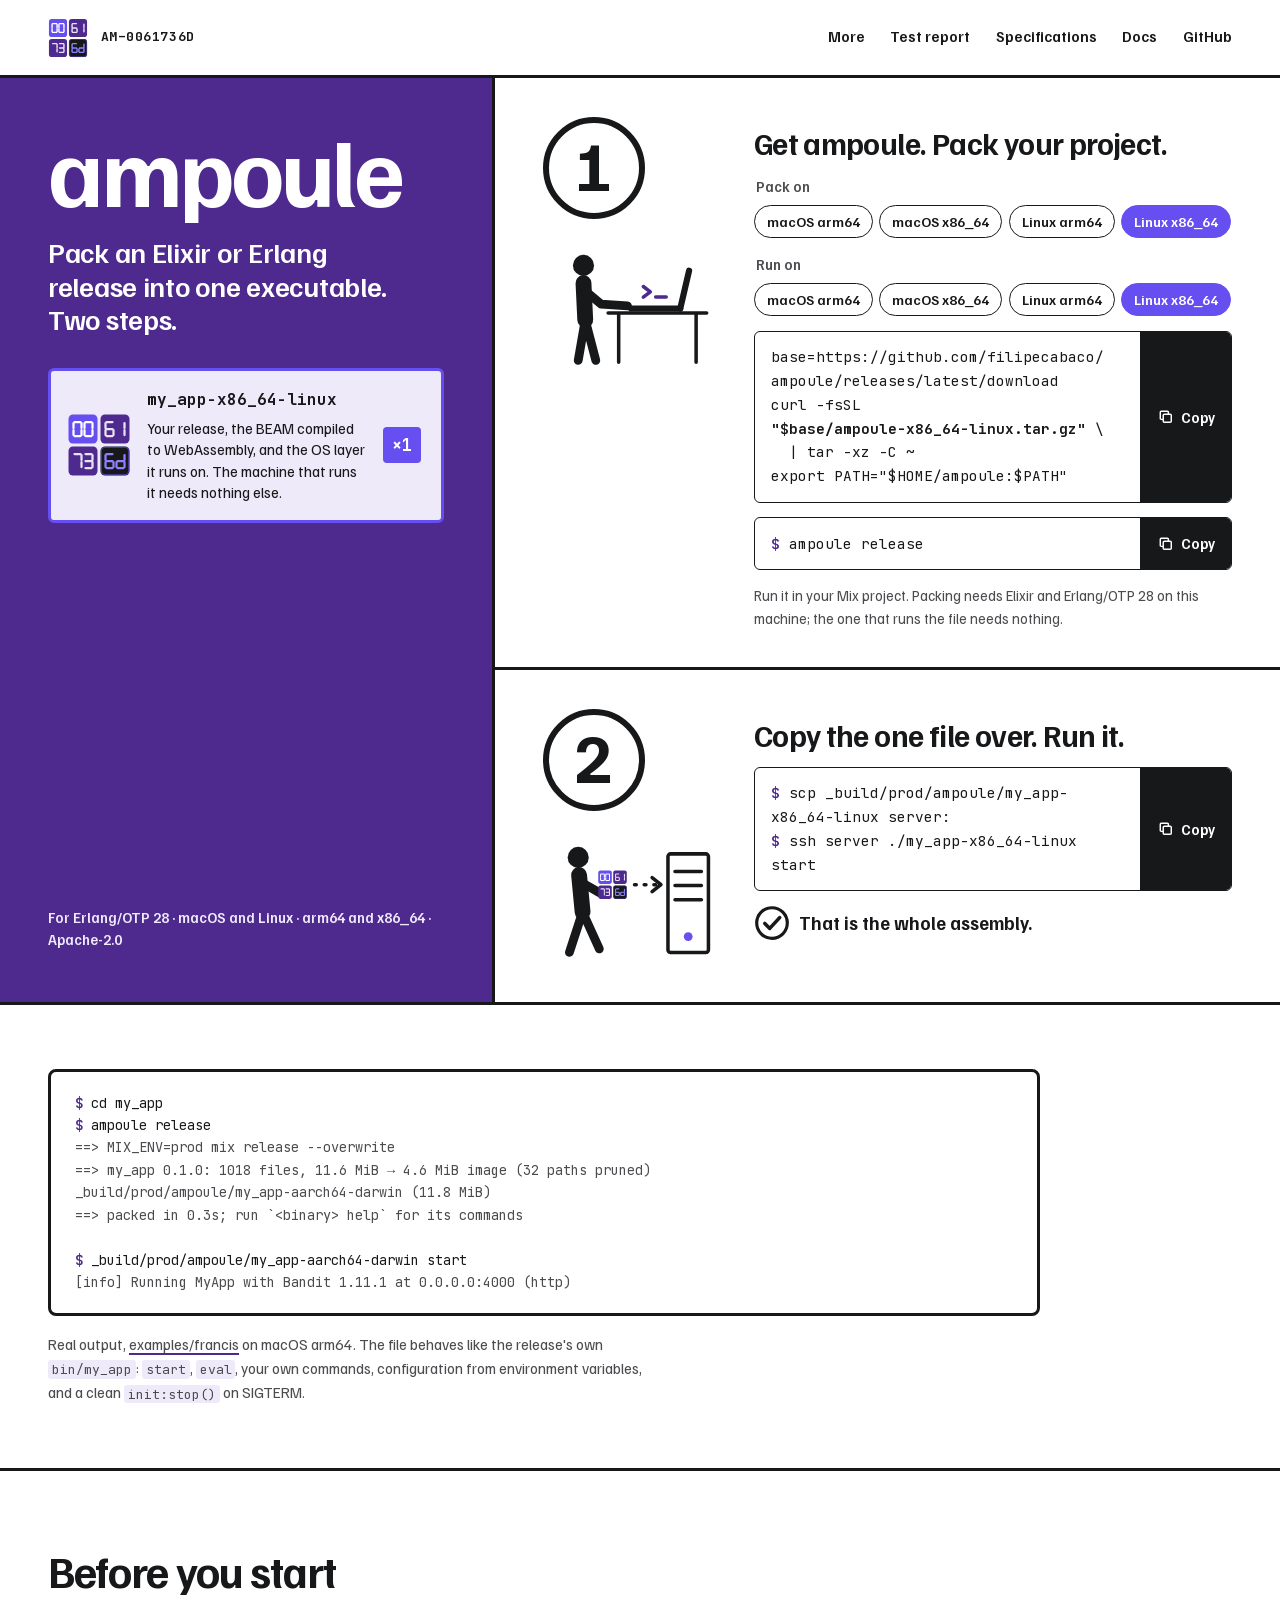
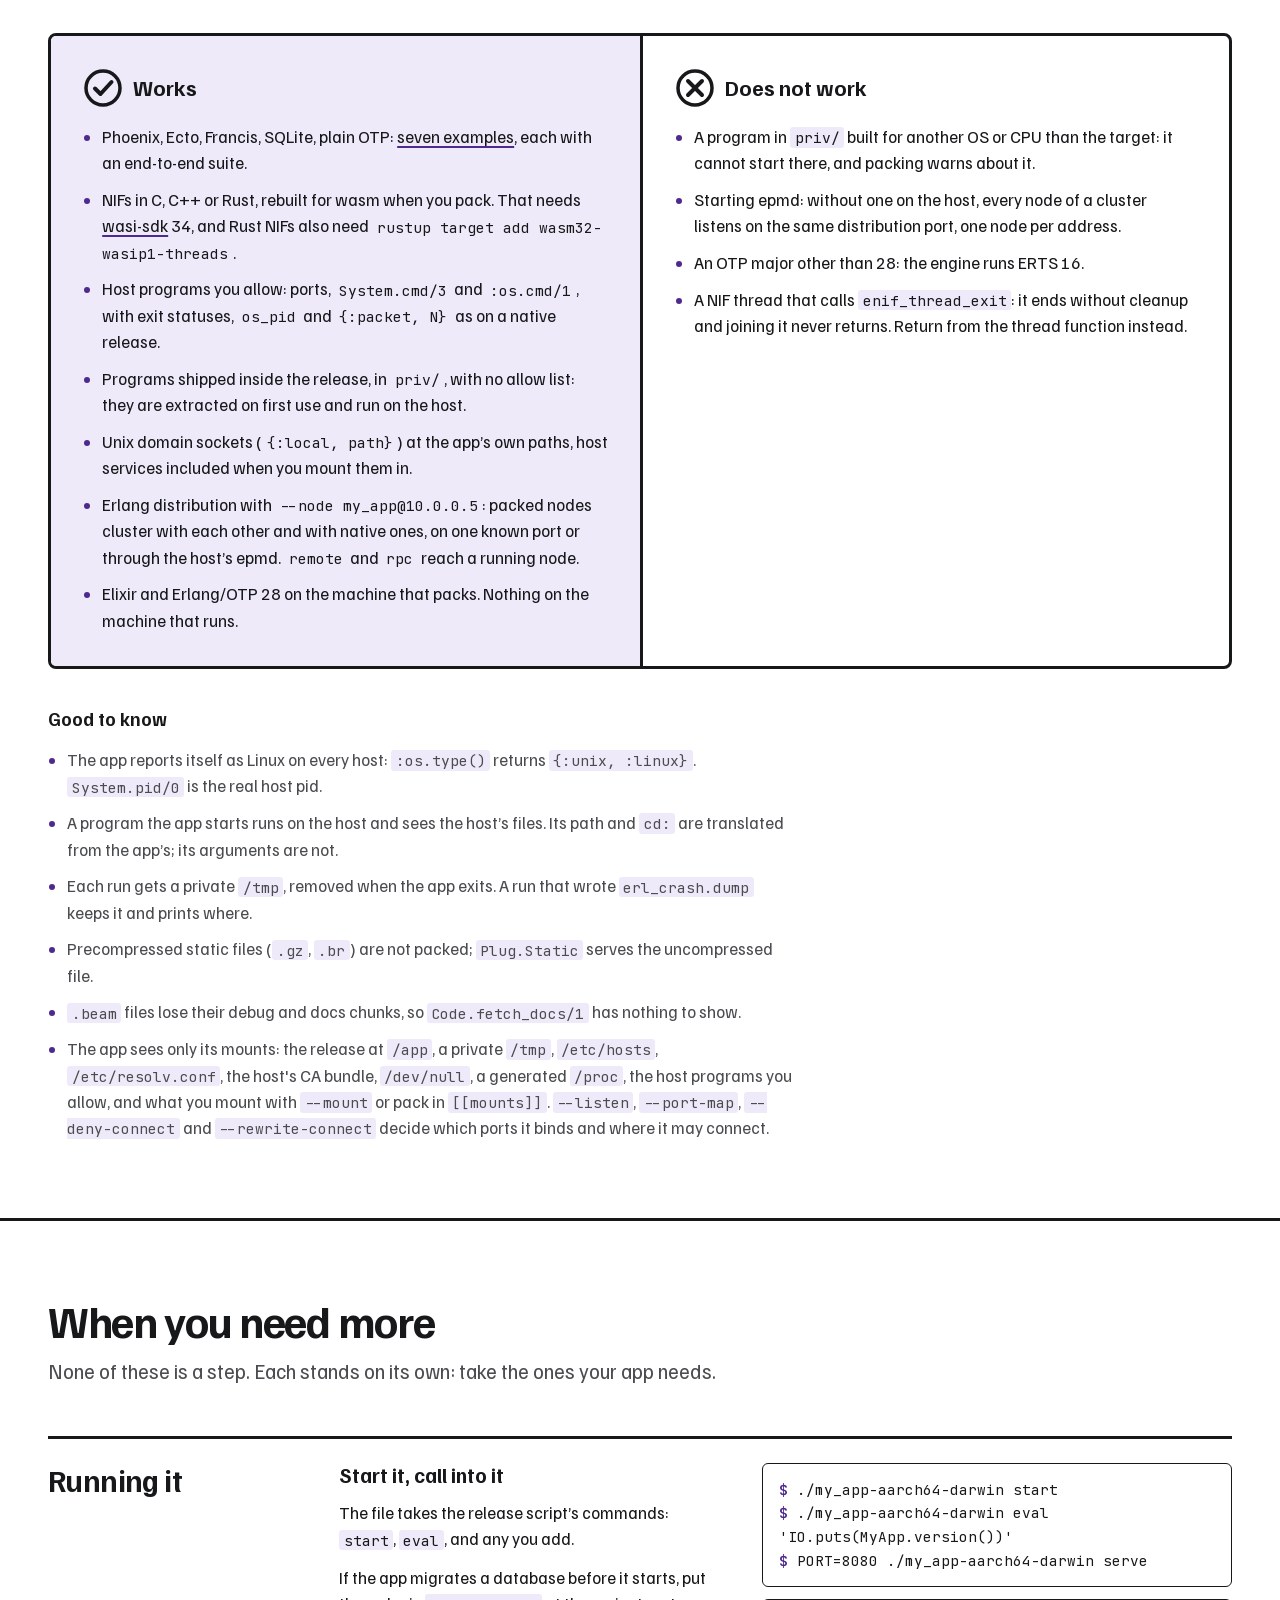
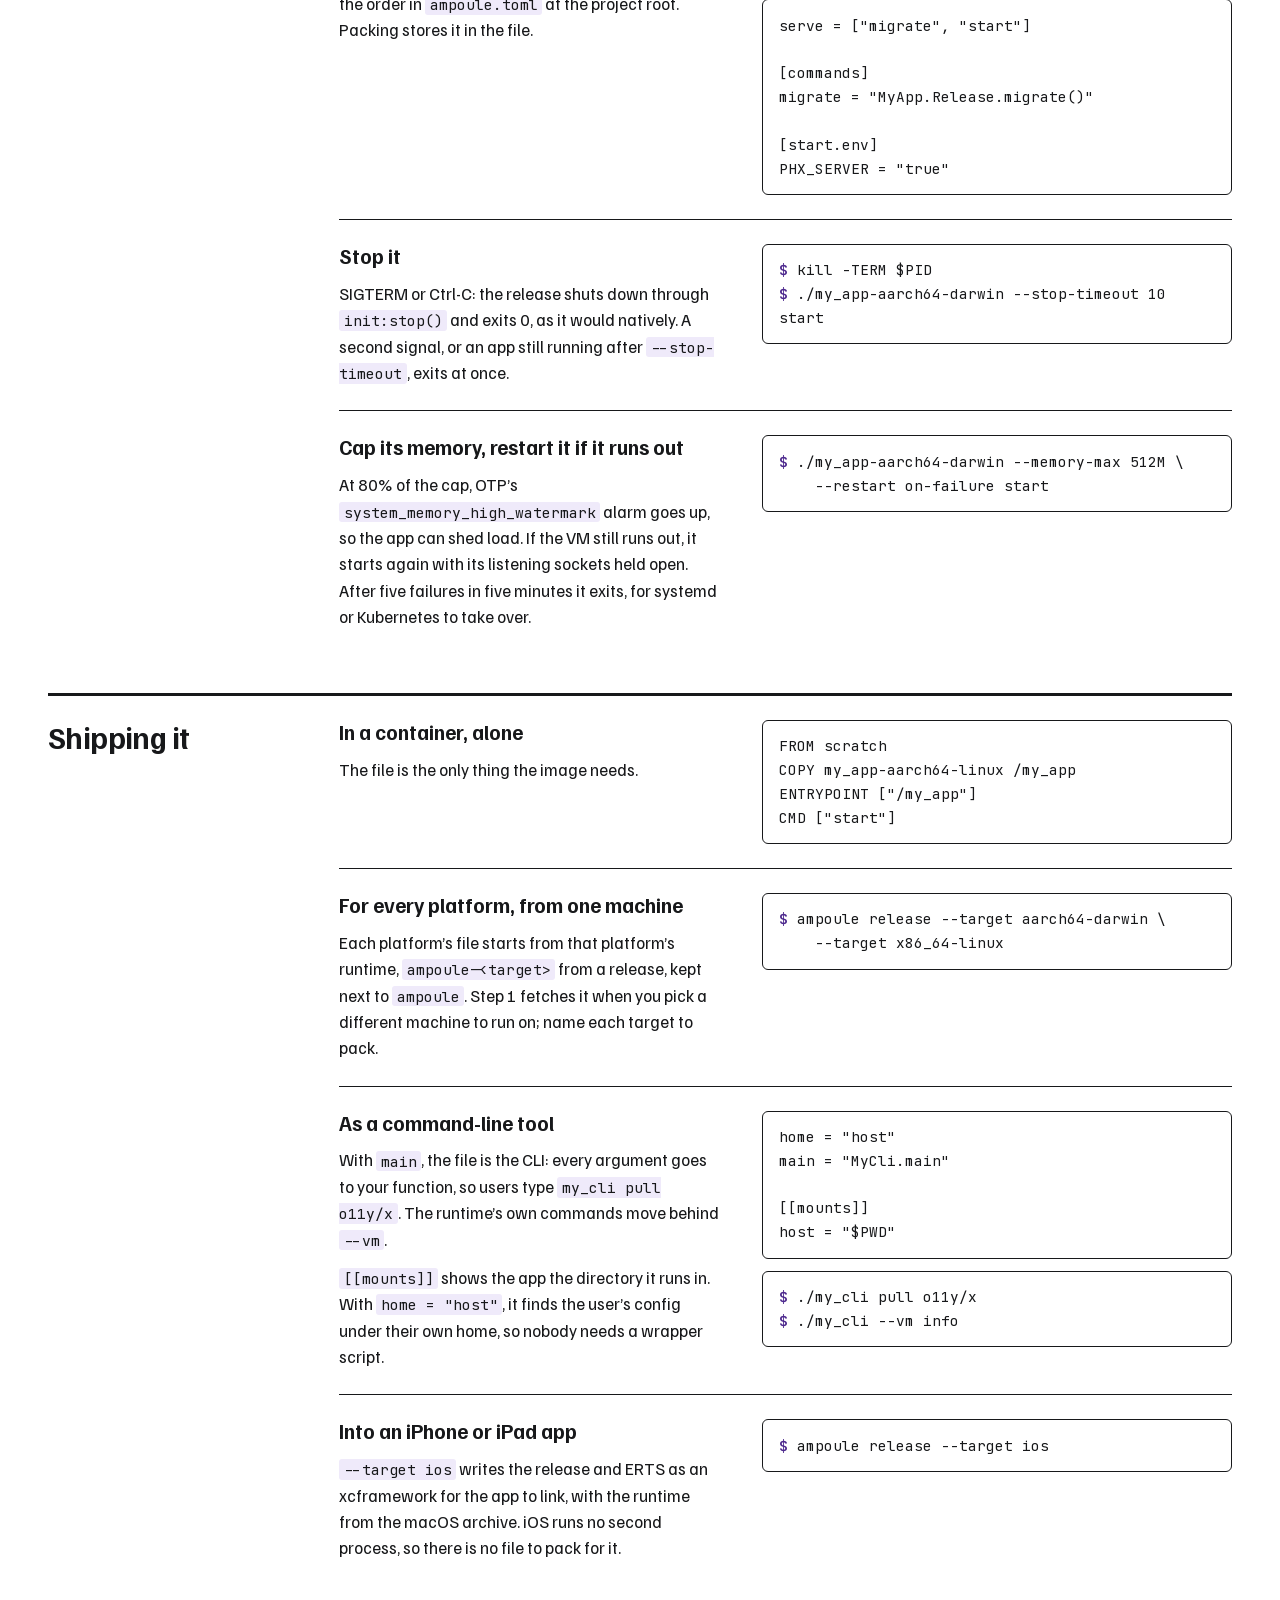
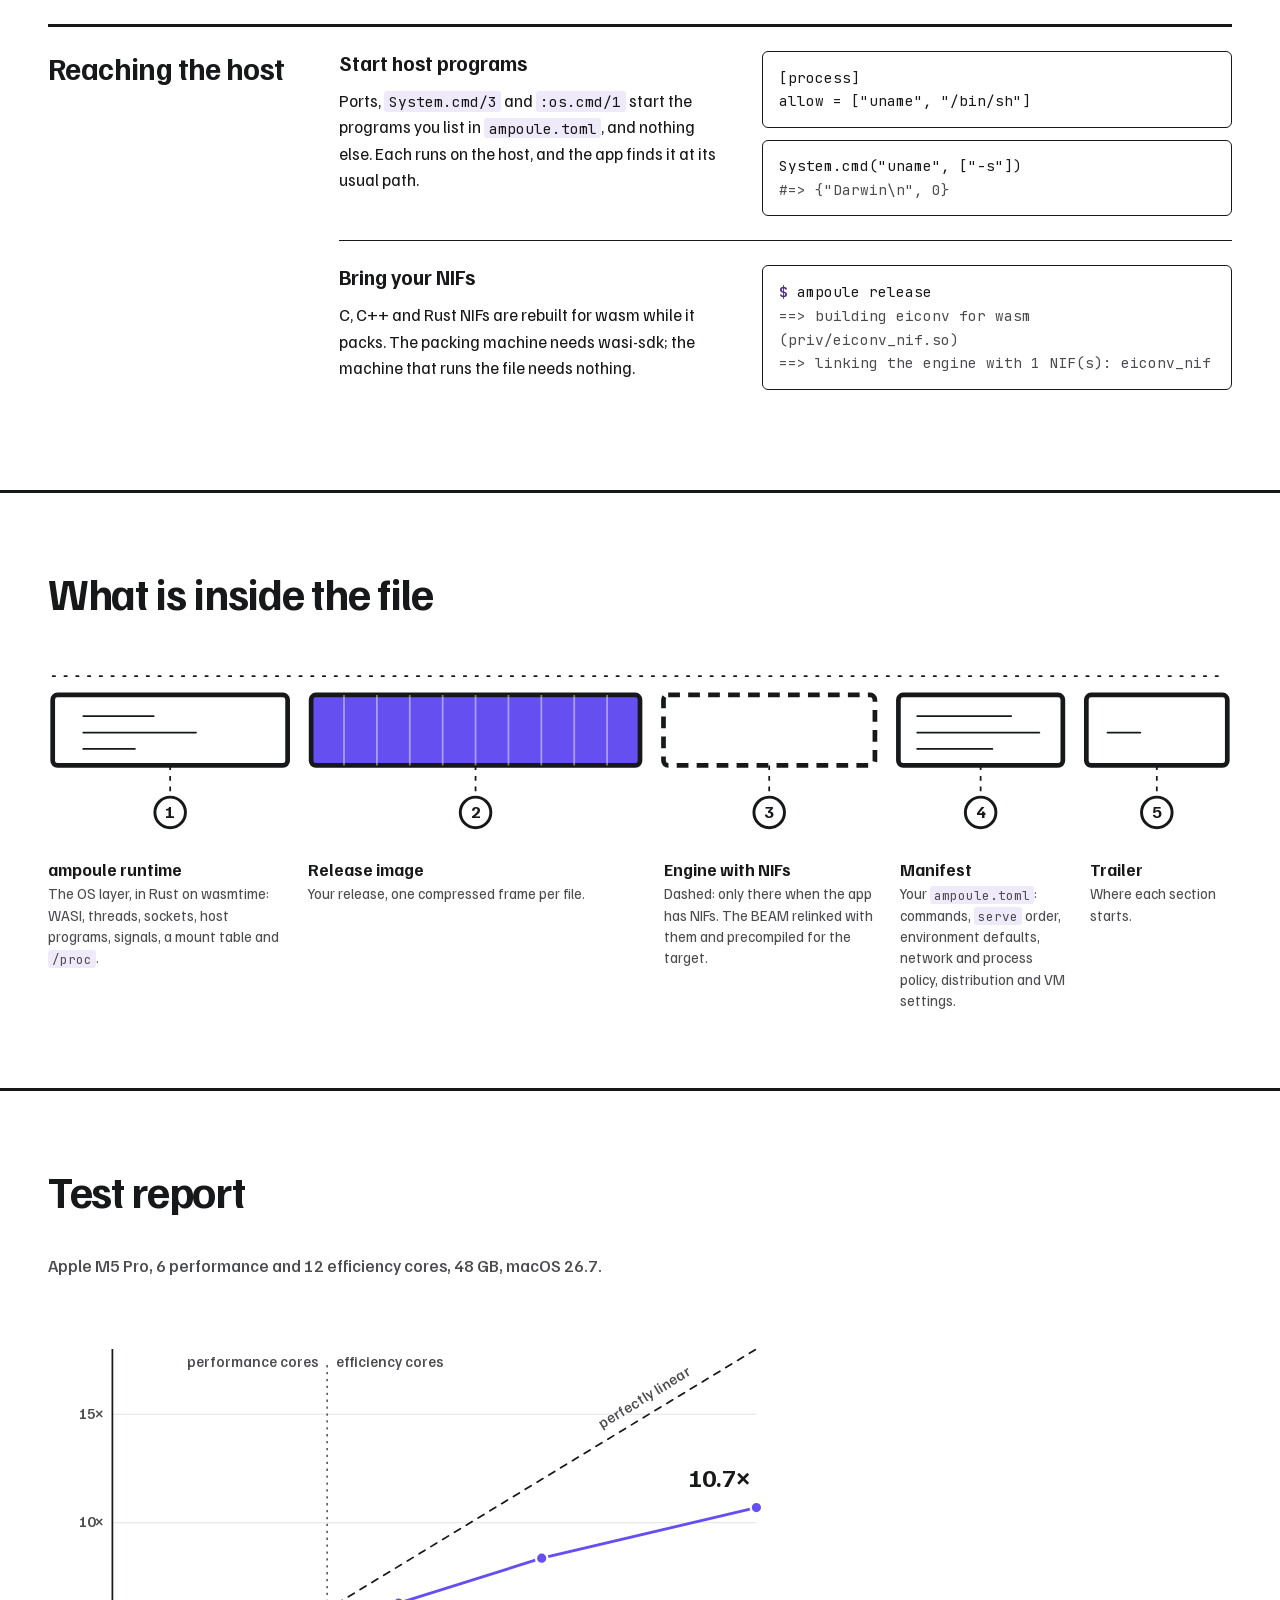
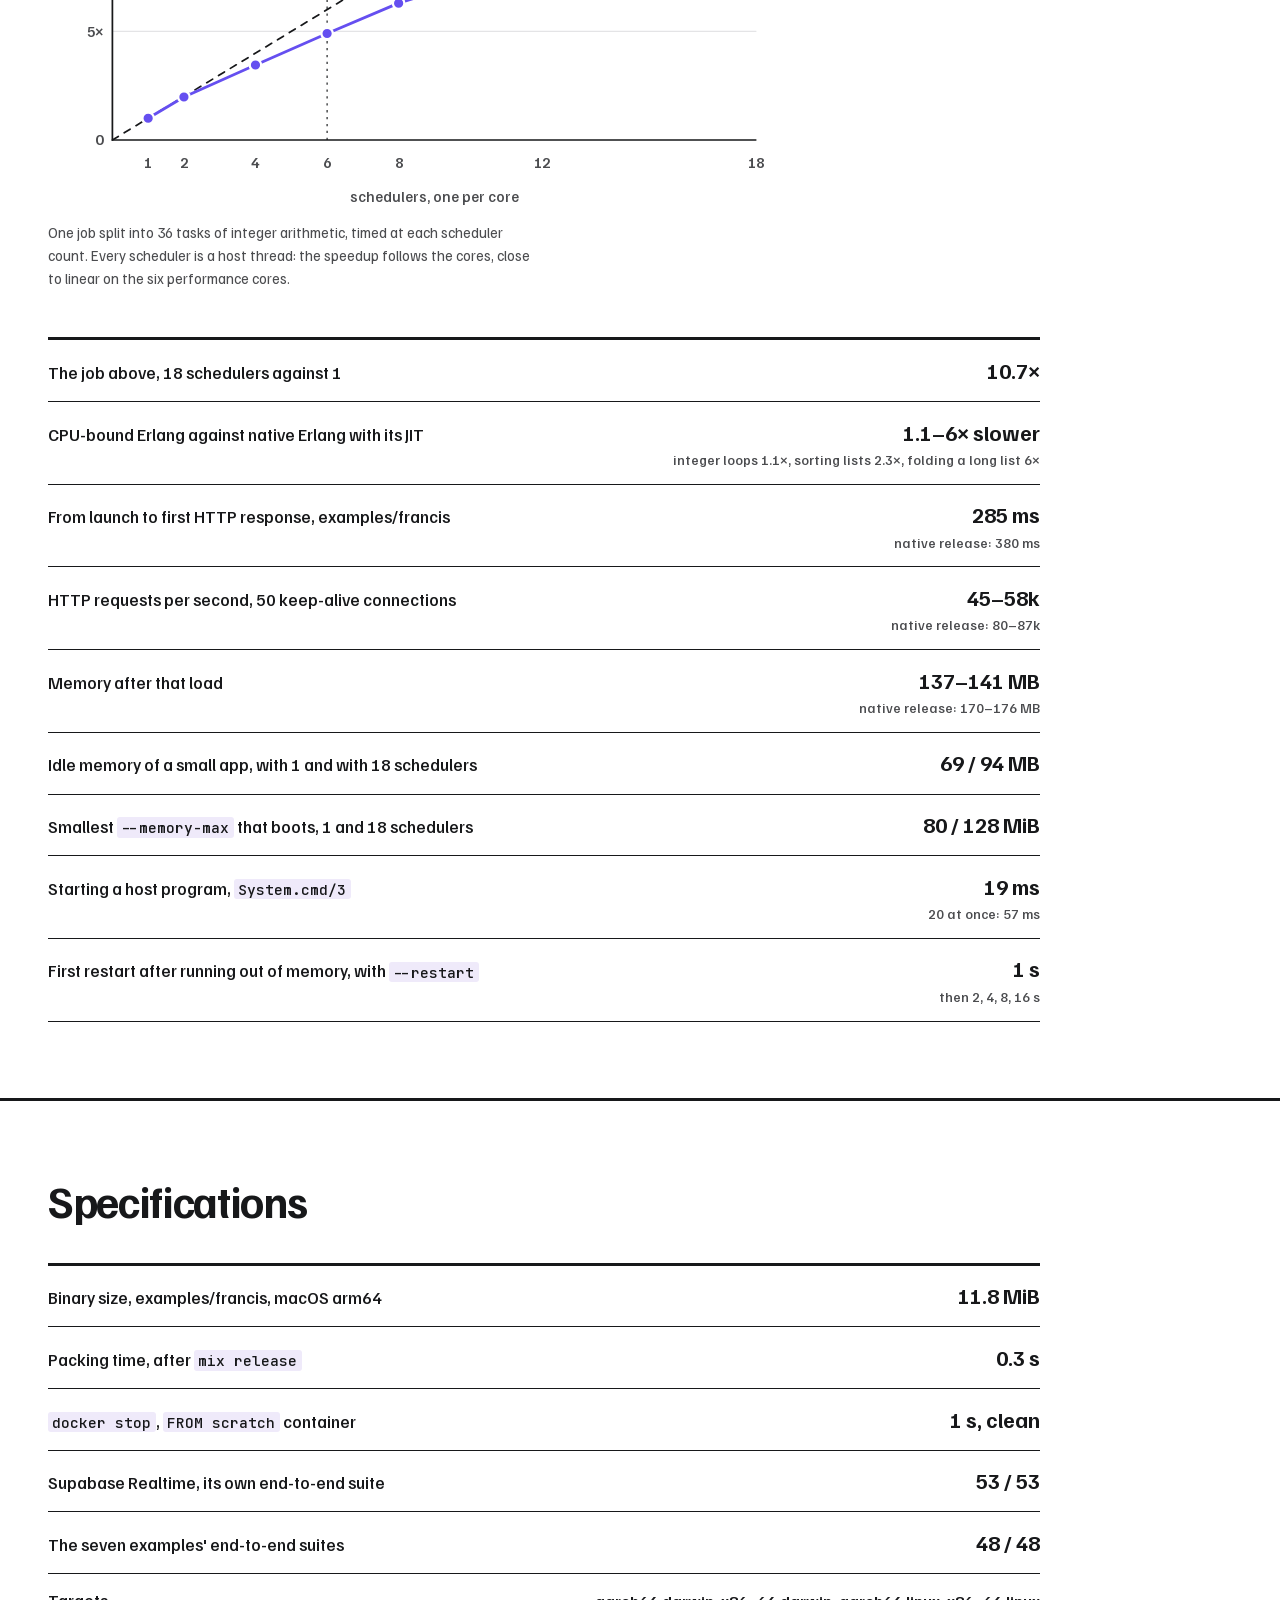
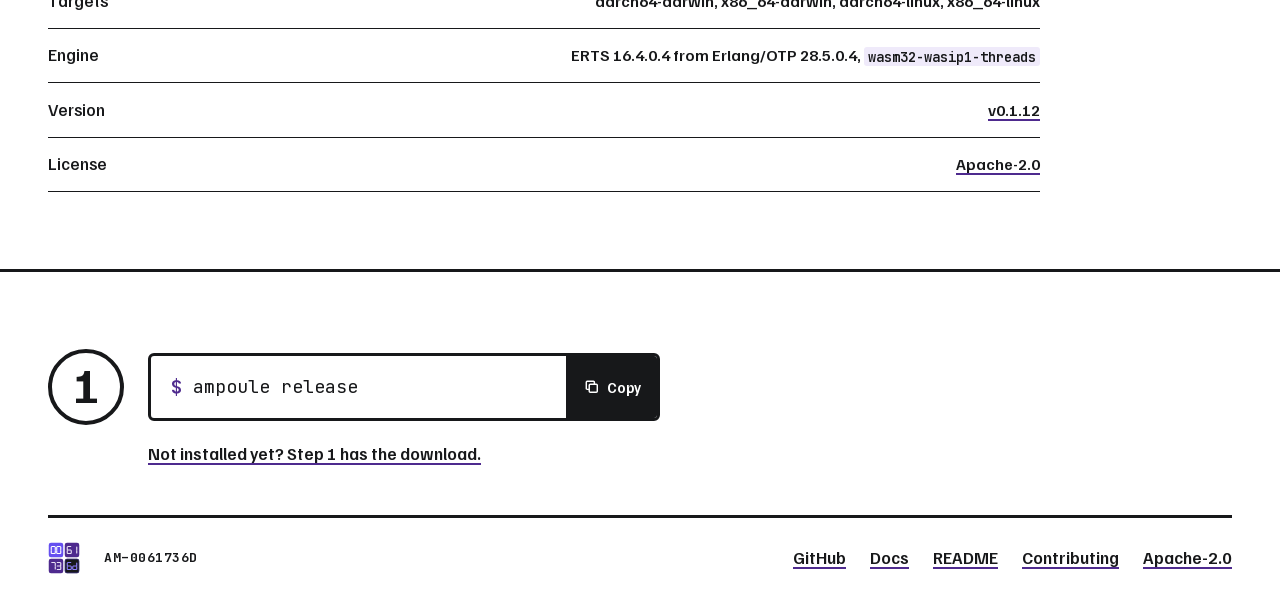
==== commit 200a436f: "docs: a Docs link on the site, llms.txt, and an ampoule agent skill The site links to docs/ from its" ====
--- a/site/index.html
+++ b/site/index.html
@@ -75,6 +75,7 @@
       <a href="#more">More</a>
       <a href="#report">Test report</a>
       <a href="#specs">Specifications</a>
+      <a href="https://github.com/filipecabaco/ampoule/tree/main/docs#readme">Docs</a>
       <a href="https://github.com/filipecabaco/ampoule">GitHub</a>
     </nav>
   </header>
@@ -516,6 +517,7 @@
       <svg class="mark" aria-hidden="true"><use href="#mark"/></svg>
       <span class="part-no">AM–0061736D</span>
       <a href="https://github.com/filipecabaco/ampoule">GitHub</a>
+      <a href="https://github.com/filipecabaco/ampoule/tree/main/docs#readme">Docs</a>
       <a href="https://github.com/filipecabaco/ampoule#readme">README</a>
       <a href="https://github.com/filipecabaco/ampoule/blob/main/CONTRIBUTING.md">Contributing</a>
       <a href="https://github.com/filipecabaco/ampoule/blob/main/LICENSE">Apache-2.0</a>
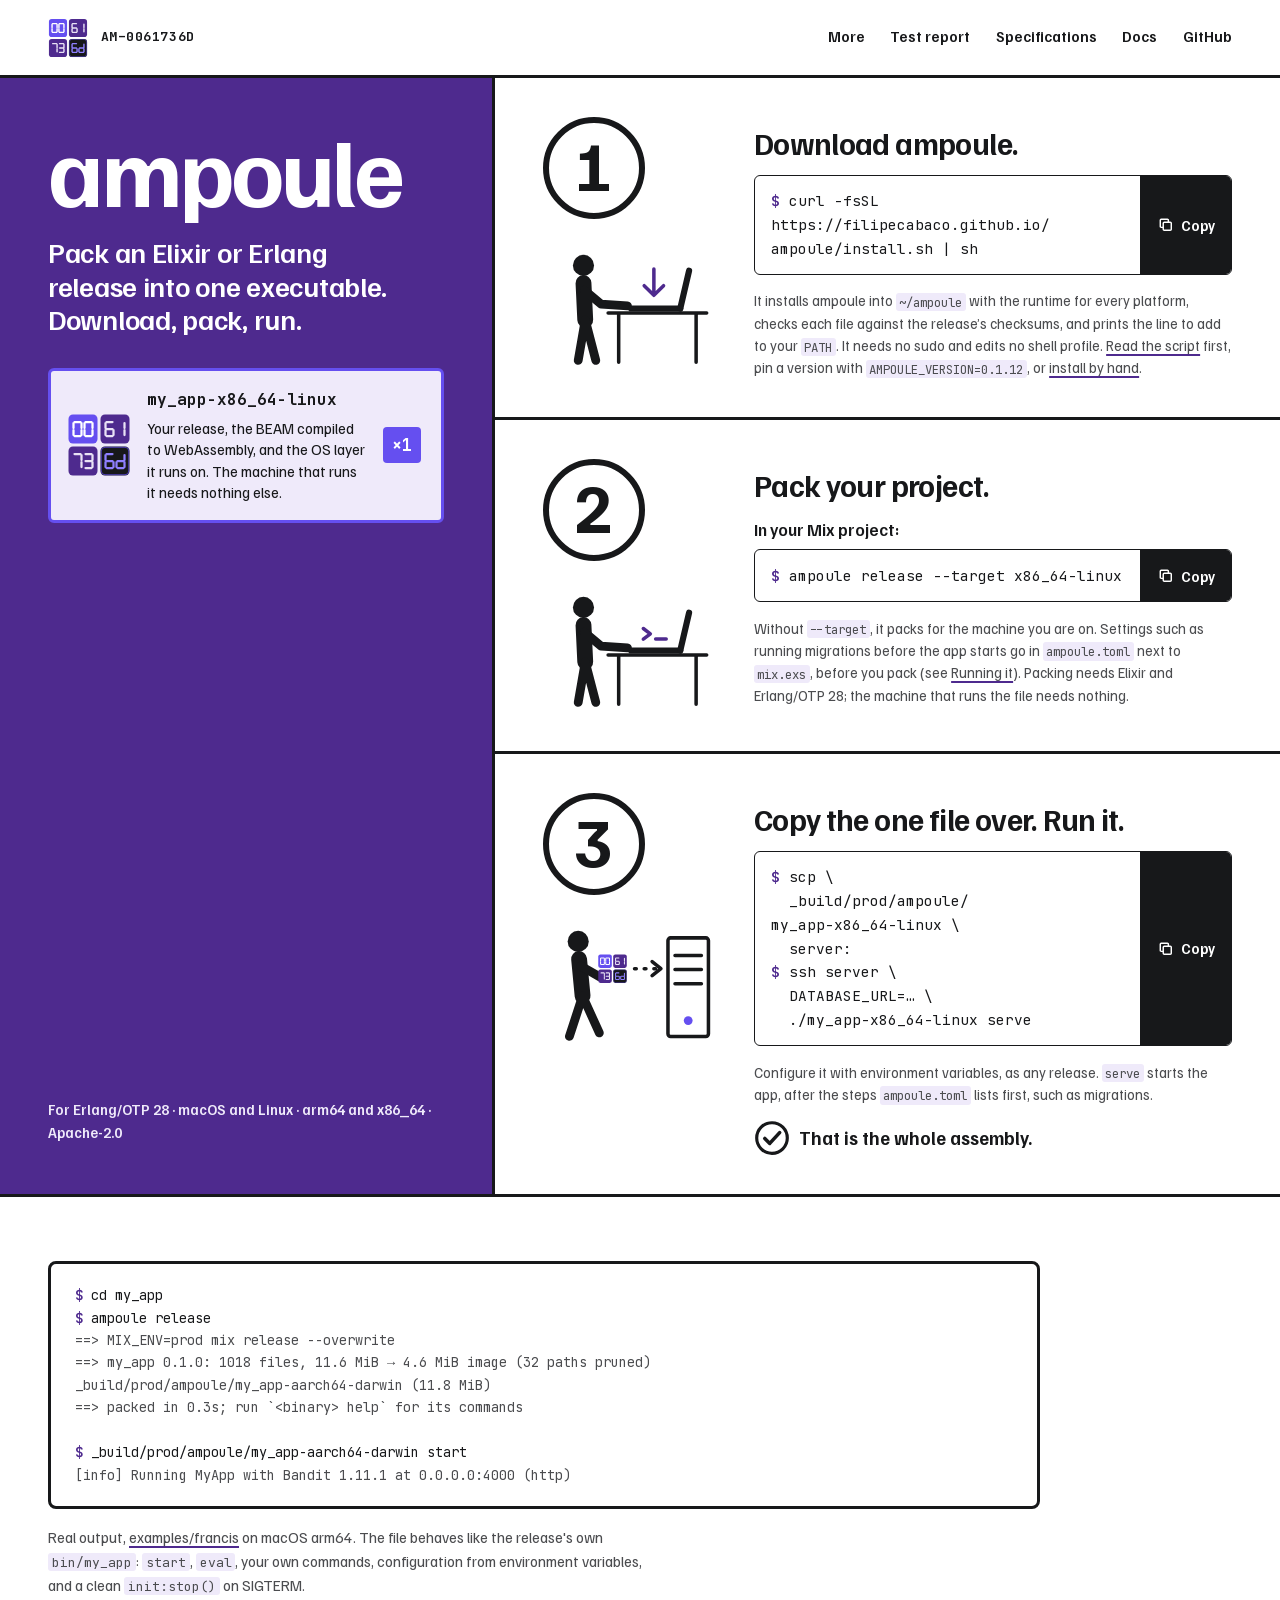
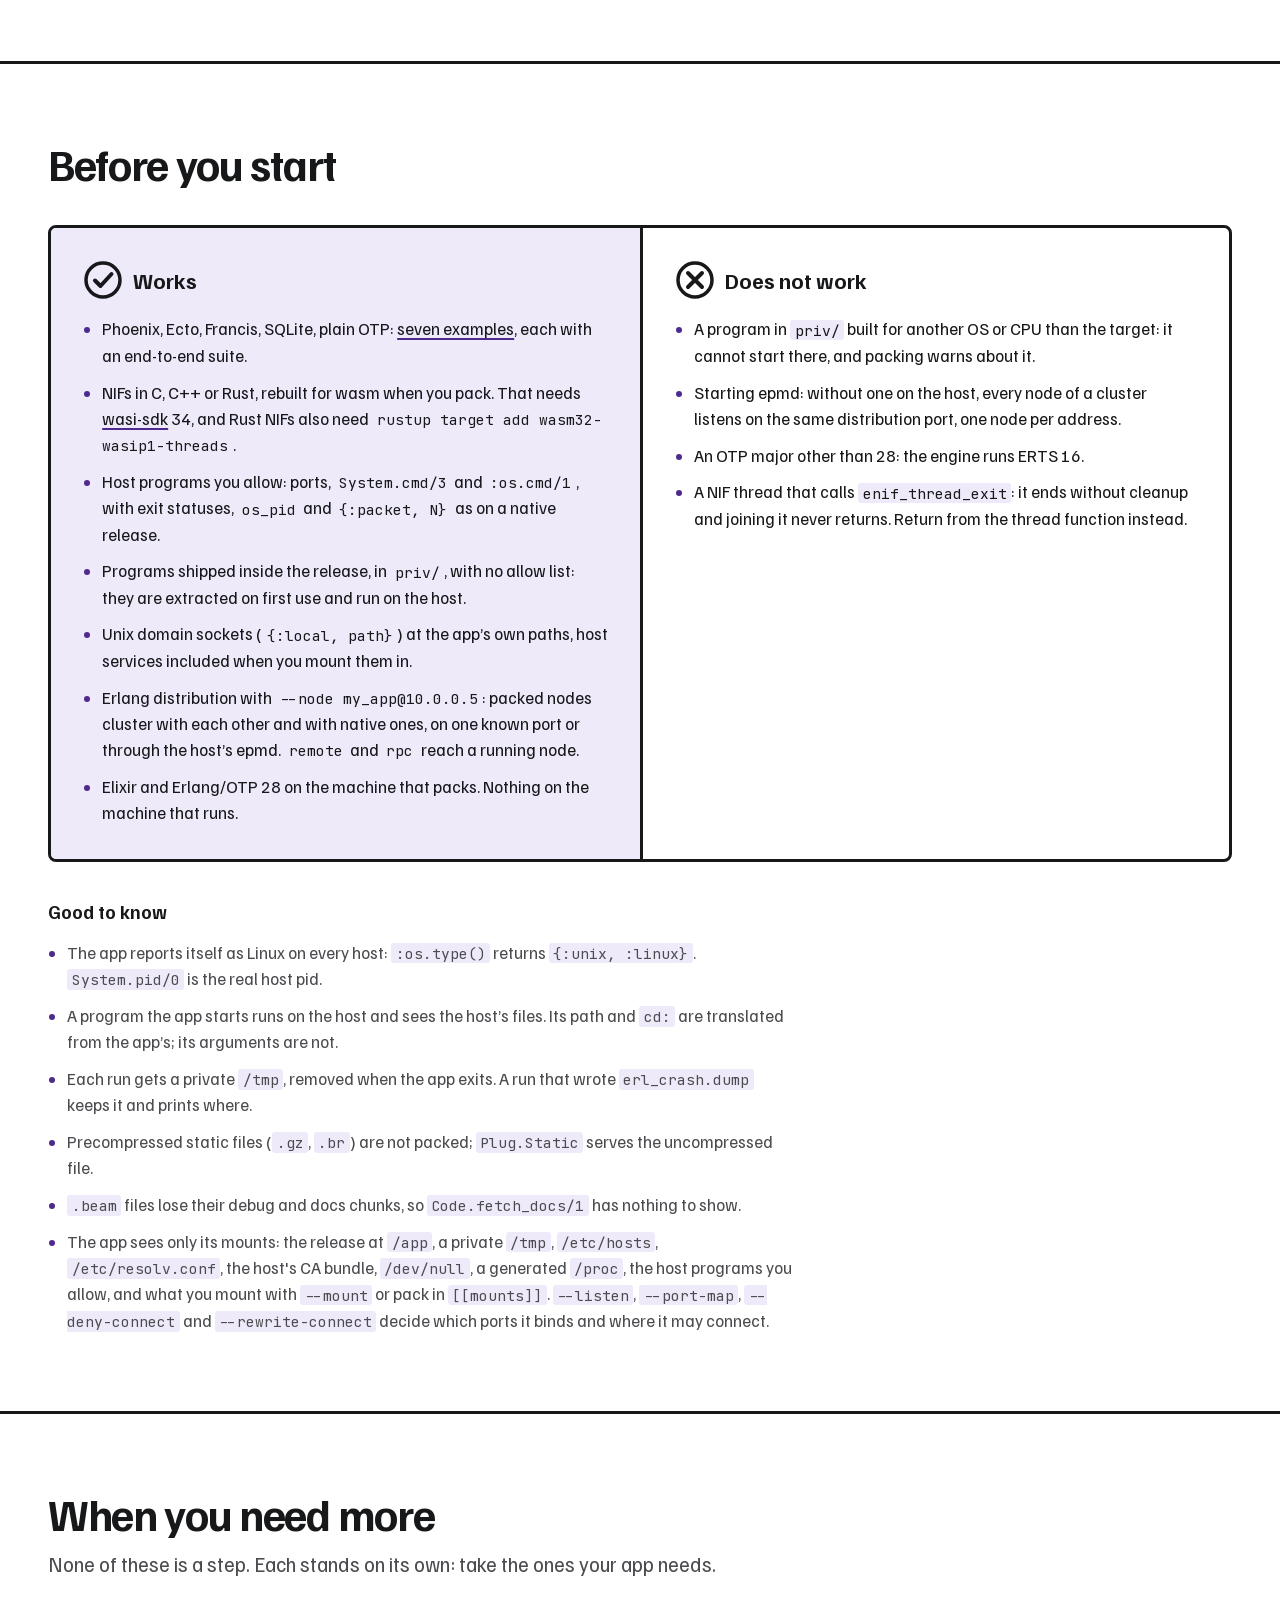
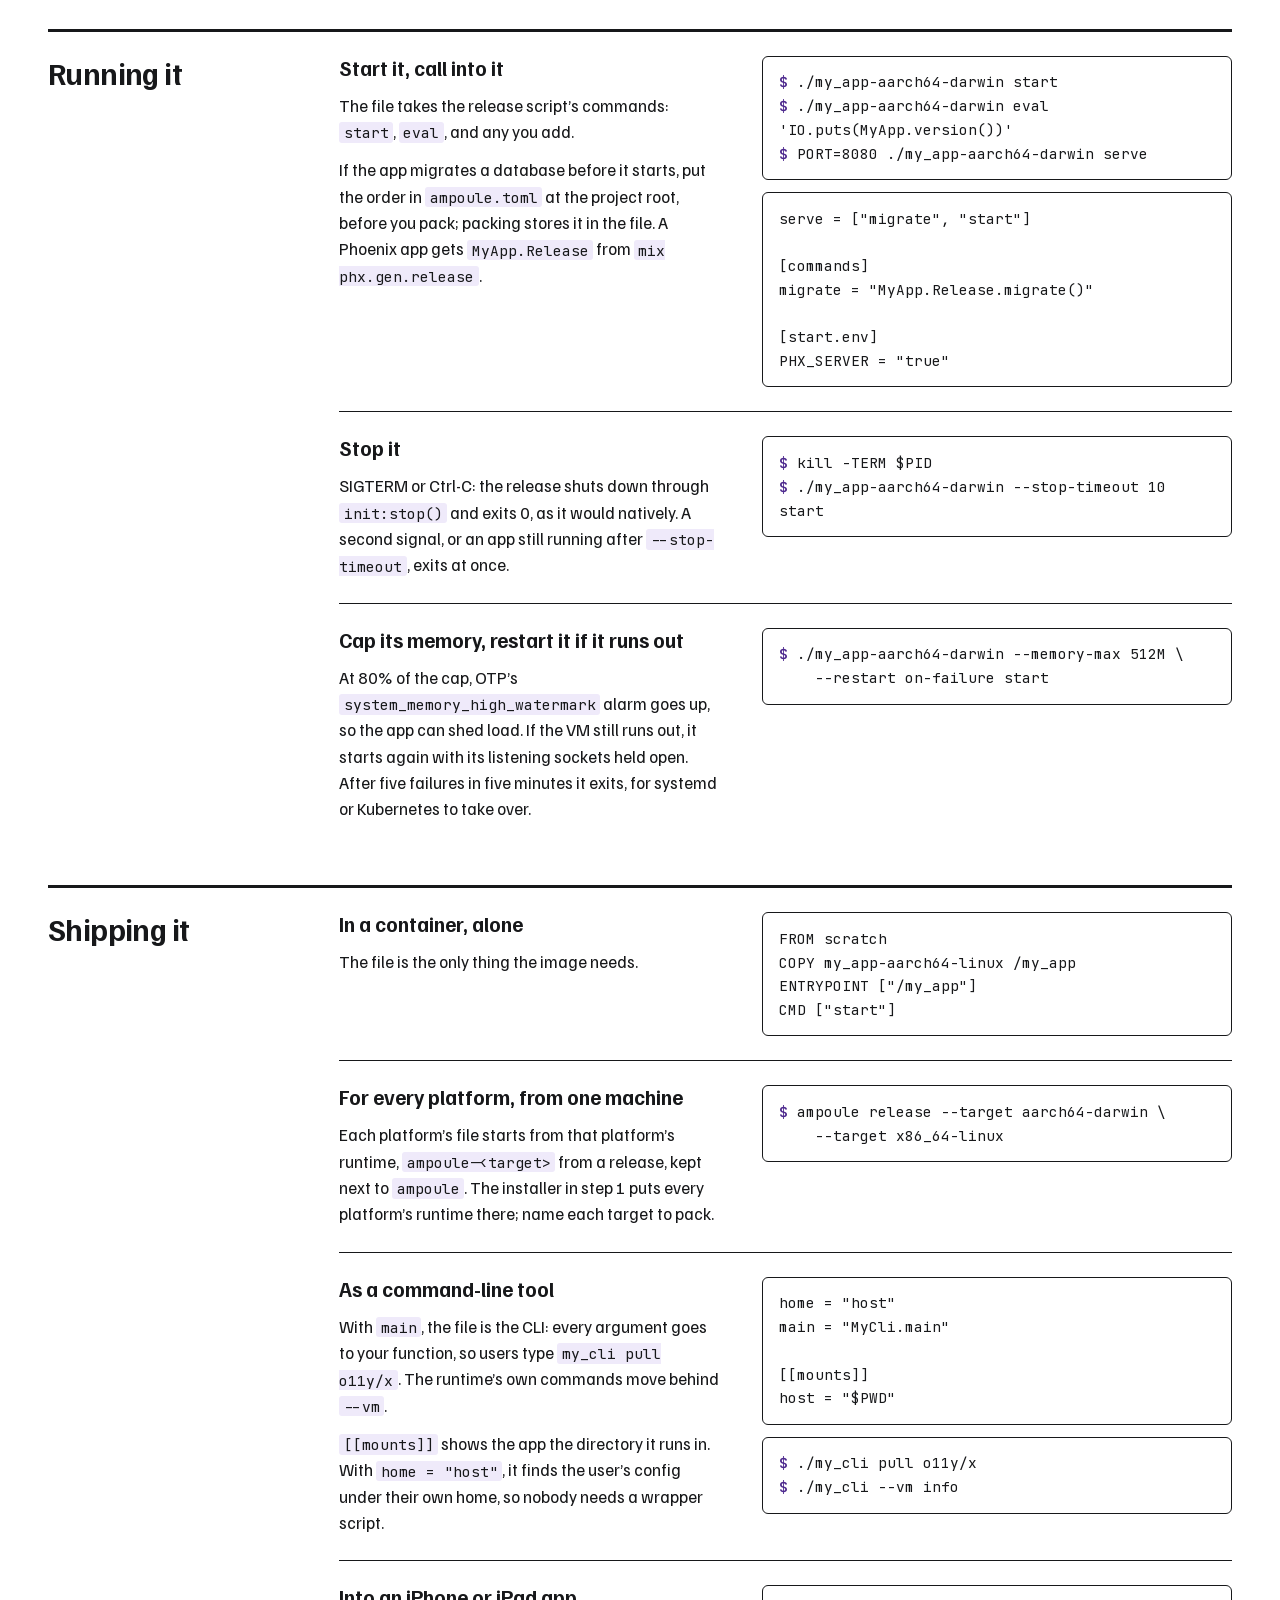
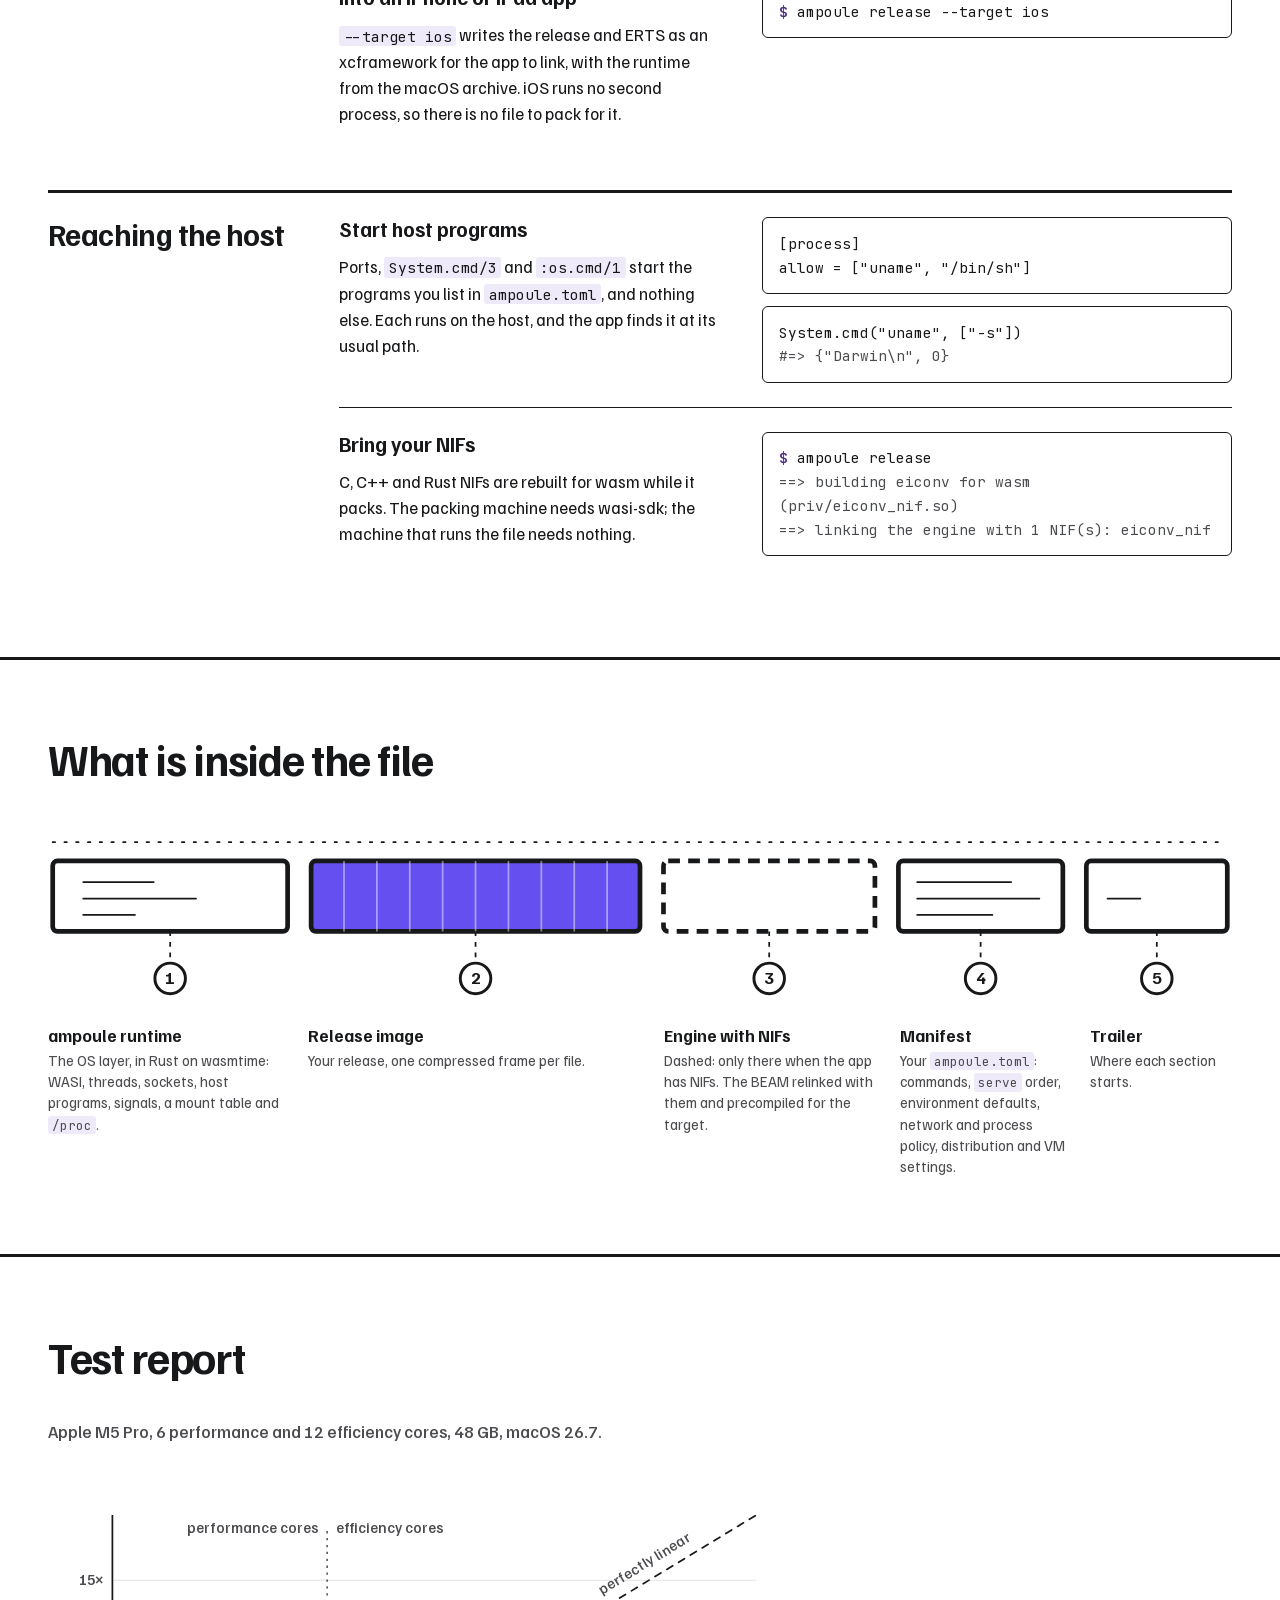
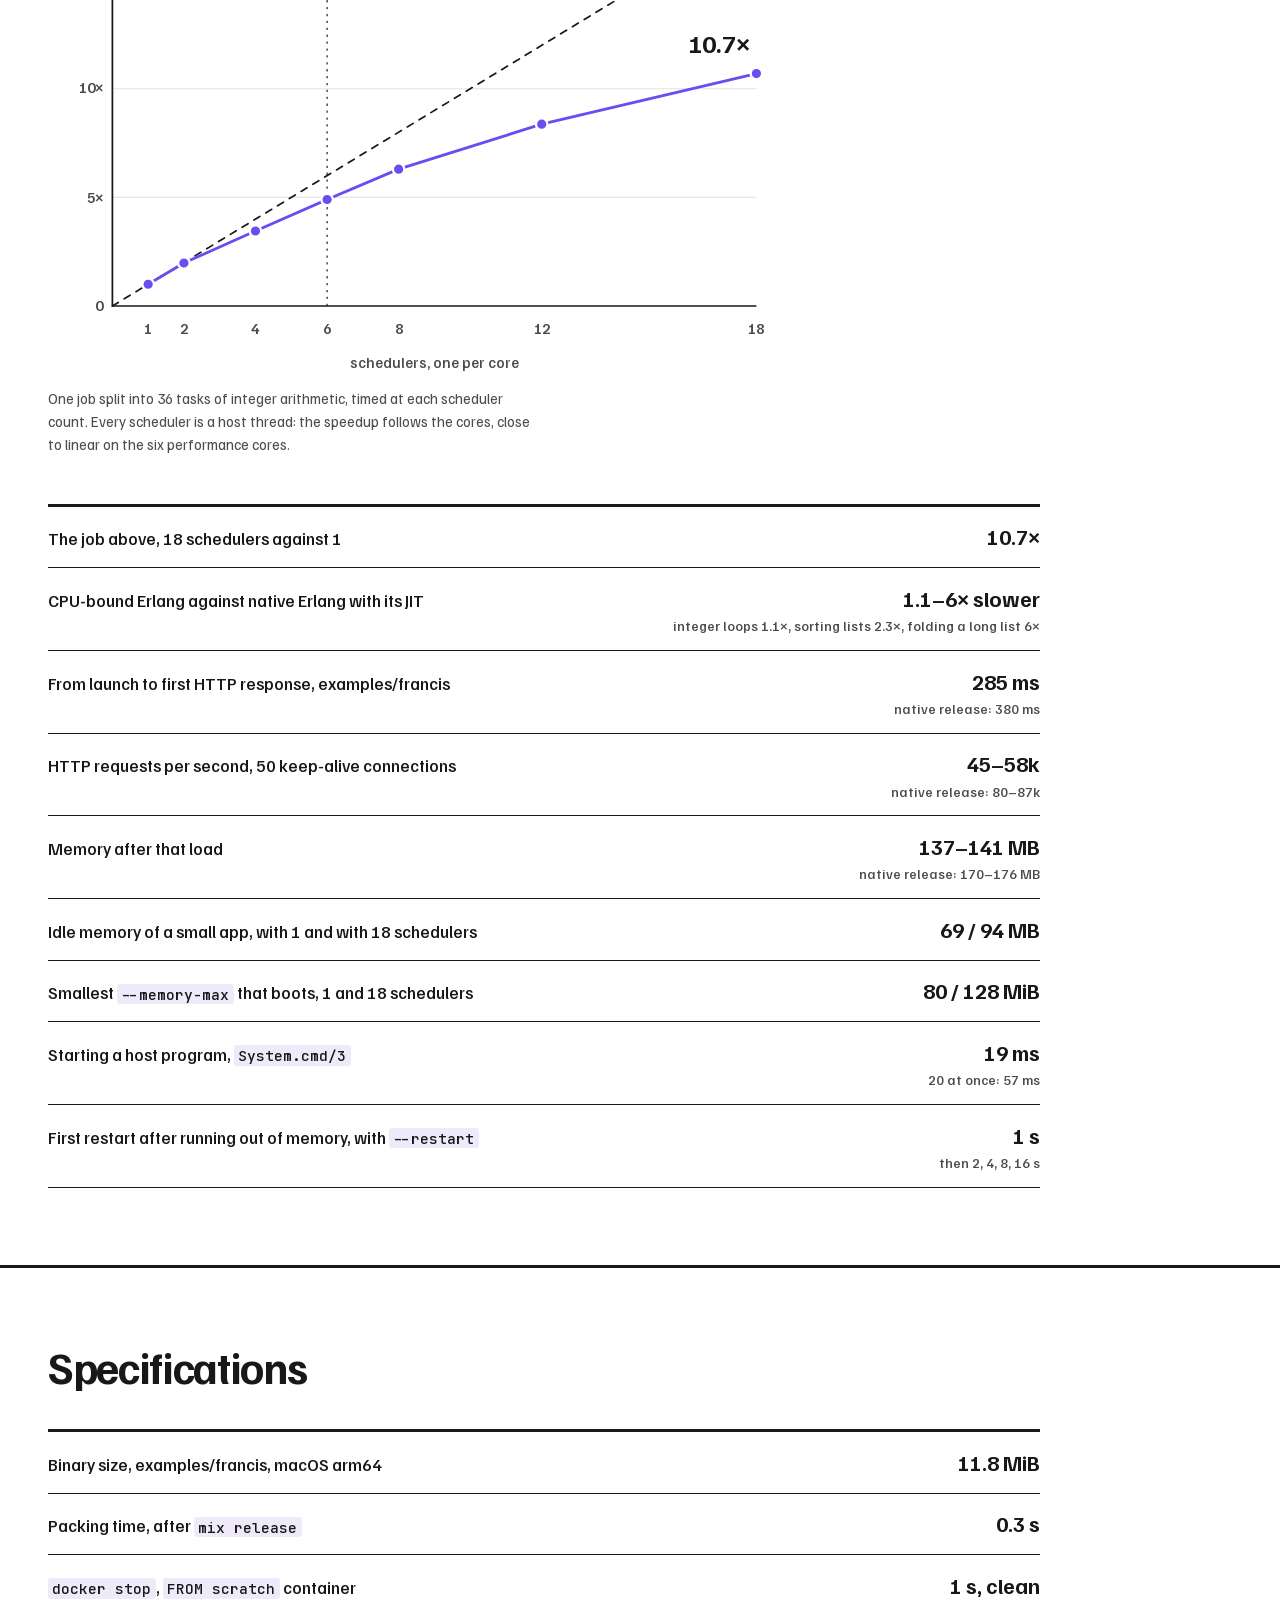
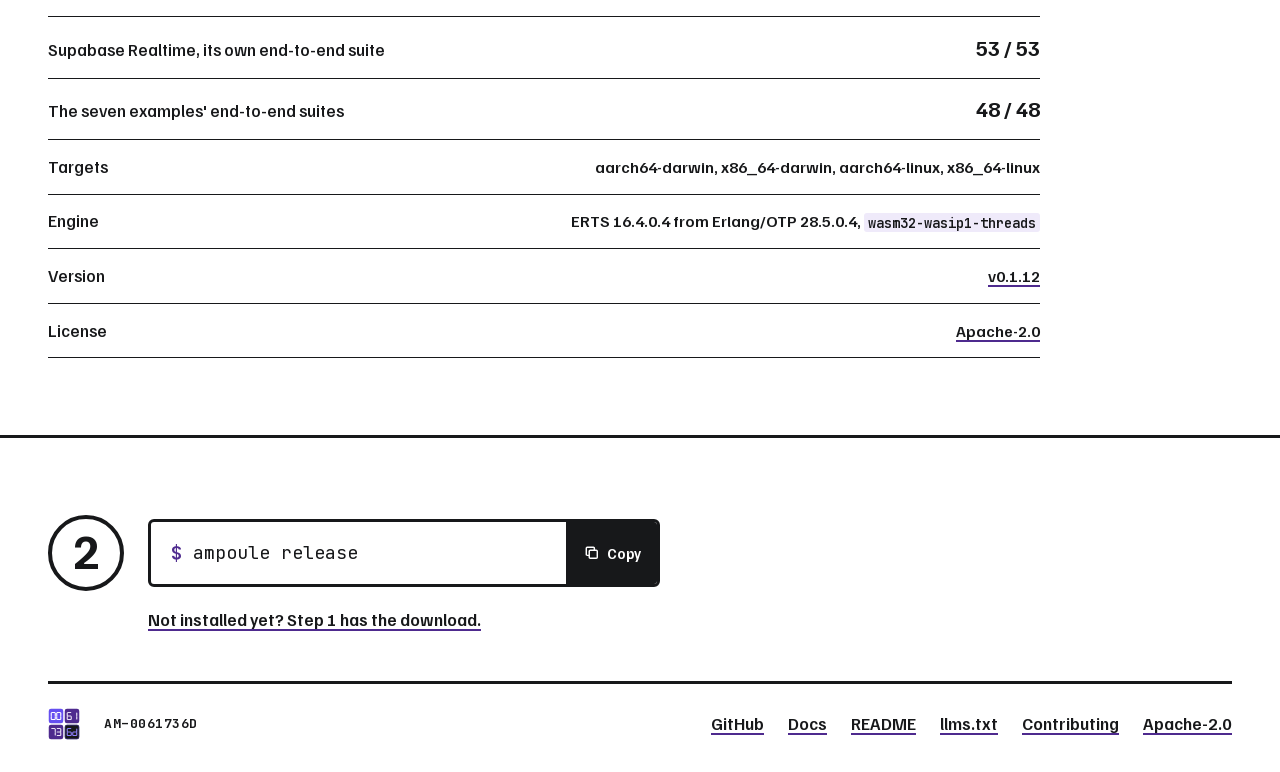
==== commit 8b6b9555: "site: install with one line, then download, pack, run An install script, served at filipecabaco.gith" ====
--- a/site/index.html
+++ b/site/index.html
@@ -13,17 +13,18 @@
   <meta property="og:url" content="https://filipecabaco.github.io/ampoule/">
   <meta property="og:title" content="ampoule: one executable for your Elixir release">
   <meta property="og:description" content="Pack an Elixir or Erlang release into one file for macOS and Linux: the release, the BEAM as WebAssembly, and the OS layer it runs on. Copy it over and run it.">
-  <meta property="og:image" content="https://filipecabaco.github.io/ampoule/og.png?v=2">
+  <meta property="og:image" content="https://filipecabaco.github.io/ampoule/og.png?v=3">
   <meta property="og:image:type" content="image/png">
   <meta property="og:image:width" content="1200">
   <meta property="og:image:height" content="630">
-  <meta property="og:image:alt" content="ampoule: pack an Elixir or Erlang release into one executable. Step 1, ampoule release. Step 2, copy the one file and run it.">
+  <meta property="og:image:alt" content="ampoule: pack an Elixir or Erlang release into one executable. Step 1, download ampoule with one command. Step 2, ampoule release. Step 3, copy the one file and run it.">
   <meta name="twitter:card" content="summary_large_image">
   <meta name="twitter:title" content="ampoule: one executable for your Elixir release">
-  <meta name="twitter:description" content="Pack an Elixir or Erlang release into one file for macOS and Linux. Two steps.">
-  <meta name="twitter:image" content="https://filipecabaco.github.io/ampoule/og.png?v=2">
-  <meta name="twitter:image:alt" content="ampoule: pack an Elixir or Erlang release into one executable, in two steps.">
+  <meta name="twitter:description" content="Pack an Elixir or Erlang release into one file for macOS and Linux. Download, pack, run.">
+  <meta name="twitter:image" content="https://filipecabaco.github.io/ampoule/og.png?v=3">
+  <meta name="twitter:image:alt" content="ampoule: pack an Elixir or Erlang release into one executable: download, pack, run.">
   <link rel="icon" href="favicon.svg" type="image/svg+xml">
+  <link rel="alternate" type="text/plain" href="llms.txt" title="llms.txt: these docs for language models">
   <link rel="preload" href="fonts/familjen-grotesk-latin.woff2" as="font" type="font/woff2" crossorigin>
   <link rel="preload" href="fonts/jetbrains-mono-latin.woff2" as="font" type="font/woff2" crossorigin>
   <link rel="stylesheet" href="style.css">
@@ -67,7 +68,7 @@
   </svg>
 
   <header class="masthead">
-    <a class="masthead-id" href="#top" aria-label="ampoule AM–0061736D">
+    <a class="masthead-id" href="#top" aria-label="ampoule home">
       <svg class="mark" aria-hidden="true"><use href="#mark"/></svg>
       <span class="part-no">AM–0061736D</span>
     </a>
@@ -84,13 +85,13 @@
     <div class="sheet-one">
       <div class="cover">
         <h1 class="name">ampoule</h1>
-        <p class="claim">Pack an Elixir or Erlang release into one executable. Two steps.</p>
+        <p class="claim">Pack an Elixir or Erlang release into one executable. Download, pack, run.</p>
 
         <section class="inventory" id="inventory" aria-labelledby="inventory-title">
           <h2 id="inventory-title" class="visually-hidden">What you ship</h2>
           <p class="the-part">
             <svg class="mark" aria-hidden="true"><use href="#mark"/></svg>
-            <span><span class="part-name" data-ship-name>my_app-x86_64-linux</span><span class="part-desc">Your release, the BEAM compiled to WebAssembly, and the OS layer it runs on. The machine that runs it needs nothing else.</span></span>
+            <span><span class="part-name">my_app-x86_64-linux</span><span class="part-desc">Your release, the BEAM compiled to WebAssembly, and the OS layer it runs on. The machine that runs it needs nothing else.</span></span>
             <span class="qty">×1</span>
           </p>
         </section>
@@ -100,6 +101,32 @@
       <ol class="steps" id="steps" aria-label="Assembly">
         <li class="step" data-step>
           <span class="step-no" aria-hidden="true">1</span>
+          <svg class="picto" viewBox="0 0 200 150" aria-hidden="true">
+            <!-- A figure at a desk; an arrow brings ampoule down into the laptop. -->
+            <circle cx="46" cy="30" r="12" class="ink-fill"/>
+            <path d="M46 50 L48 92" class="body"/>
+            <path d="M48 92 L40 138 M48 92 L60 138" class="limb"/>
+            <path d="M47 58 L66 74 L96 76" class="limb"/>
+            <path d="M74 84 H186 M86 84 V140 M174 84 V140" class="line"/>
+            <path d="M100 79 H156" class="line heavy"/>
+            <path d="M156 79 L166 36" class="line heavy"/>
+            <path class="accent-stroke" d="M126 34 V64 M115 53 L126 64 L137 53"/>
+          </svg>
+          <div class="step-body">
+            <h2 class="step-title">Download ampoule.</h2>
+            <div class="plate">
+              <pre class="cmd"><code data-install><span class="p">$</span> curl -fsSL https://filipecabaco.github.io/<wbr><span class="keep">ampoule/install.sh | sh</span></code></pre>
+                <button class="copy" type="button" data-copy="[data-install]" aria-label="Copy the install command">
+                  <svg aria-hidden="true"><use href="#icon-copy"/></svg>
+                  <span data-copy-label>Copy</span>
+                </button>
+            </div>
+            <p class="needs">It installs ampoule into <code>~/ampoule</code> with the runtime for every platform, checks each file against the release’s checksums, and prints the line to add to your <code>PATH</code>. It needs no sudo and edits no shell profile. <a href="install.sh">Read the script</a> first, pin a version with <code>AMPOULE_VERSION=0.1.12</code>, or <a href="https://github.com/filipecabaco/ampoule/blob/main/docs/getting-started.md">install by hand</a>.</p>
+          </div>
+        </li>
+
+        <li class="step" data-step>
+          <span class="step-no" aria-hidden="true">2</span>
           <svg class="picto" viewBox="0 0 200 150" aria-hidden="true">
             <!-- A figure at a desk, typing into a laptop. -->
             <circle cx="46" cy="30" r="12" class="ink-fill"/>
@@ -112,46 +139,23 @@
             <path class="accent-stroke" d="M114 54 l8 6 -8 6 M128 66 h12"/>
           </svg>
           <div class="step-body">
-            <h2 class="step-title">Get ampoule. Pack your project.</h2>
-            <fieldset class="targets">
-              <legend>Pack on</legend>
-              <label><input type="radio" name="host" value="aarch64-darwin" checked><span>macOS arm64</span></label>
-              <label><input type="radio" name="host" value="x86_64-darwin"><span>macOS x86_64</span></label>
-              <label><input type="radio" name="host" value="aarch64-linux"><span>Linux arm64</span></label>
-              <label><input type="radio" name="host" value="x86_64-linux"><span>Linux x86_64</span></label>
-            </fieldset>
-            <fieldset class="targets">
-              <legend>Run on</legend>
-              <label><input type="radio" name="ship" value="aarch64-darwin"><span>macOS arm64</span></label>
-              <label><input type="radio" name="ship" value="x86_64-darwin"><span>macOS x86_64</span></label>
-              <label><input type="radio" name="ship" value="aarch64-linux"><span>Linux arm64</span></label>
-              <label><input type="radio" name="ship" value="x86_64-linux" checked><span>Linux x86_64</span></label>
-            </fieldset>
-            <div class="plate">
-              <pre class="cmd" id="install"><code data-install>base=https://<wbr>github.com/<wbr>filipecabaco/<wbr>ampoule/<wbr>releases/<wbr>latest/<wbr>download
-curl -fsSL <span class="token">"$base/ampoule-aarch64-darwin.tar.gz"</span> \
-  | tar -xz -C ~
-curl -fLo ~/ampoule/ampoule-x86_64-linux \
-  <span class="token">"$base/ampoule-x86_64-linux"</span>
-export PATH="$HOME/ampoule:$PATH"</code></pre>
-              <button class="copy" type="button" data-copy="[data-install]">
-                <svg aria-hidden="true"><use href="#icon-copy"/></svg>
-                <span data-copy-label>Copy</span>
-              </button>
-            </div>
-            <div class="plate">
-              <pre class="cmd"><code data-release><span class="p">$</span> ampoule release --target x86_64-linux</code></pre>
-              <button class="copy" type="button" data-copy="[data-release]">
-                <svg aria-hidden="true"><use href="#icon-copy"/></svg>
-                <span data-copy-label>Copy</span>
-              </button>
-            </div>
-            <p class="needs">Run it in your Mix project. Packing needs Elixir and Erlang/OTP 28 on this machine; the one that runs the file needs nothing.</p>
+            <h2 class="step-title">Pack your project.</h2>
+            <div class="stage">
+              <p class="stage-say">In your Mix project:</p>
+              <div class="plate">
+                <pre class="cmd"><code data-release><span class="p">$</span> ampoule release --target x86_64-linux</code></pre>
+                <button class="copy" type="button" data-copy="[data-release]" aria-label="Copy the pack command">
+                  <svg aria-hidden="true"><use href="#icon-copy"/></svg>
+                  <span data-copy-label>Copy</span>
+                </button>
+              </div>
+            </div>
+            <p class="needs">Without <code>--target</code>, it packs for the machine you are on. Settings such as running migrations before the app starts go in <code>ampoule.toml</code> next to <code>mix.exs</code>, before you pack (see <a href="#more">Running it</a>). Packing needs Elixir and Erlang/OTP 28; the machine that runs the file needs nothing.</p>
           </div>
         </li>
 
         <li class="step" data-step>
-          <span class="step-no" aria-hidden="true">2</span>
+          <span class="step-no" aria-hidden="true">3</span>
           <svg class="picto" viewBox="0 0 200 150" aria-hidden="true">
             <!-- A figure carrying the one file to a server. -->
             <circle cx="40" cy="30" r="12" class="ink-fill"/>
@@ -168,13 +172,18 @@
           <div class="step-body">
             <h2 class="step-title">Copy the one file over. Run it.</h2>
             <div class="plate">
-              <pre class="cmd"><code data-ship><span class="p">$</span> scp _build/prod/ampoule/my_app-x86_64-linux server:
-<span class="p">$</span> ssh server ./my_app-x86_64-linux start</code></pre>
-              <button class="copy" type="button" data-copy="[data-ship]">
-                <svg aria-hidden="true"><use href="#icon-copy"/></svg>
-                <span data-copy-label>Copy</span>
-              </button>
-            </div>
+              <pre class="cmd"><code data-ship><span class="p">$</span> scp \
+  _build/prod/ampoule/<wbr><span class="keep">my_app-x86_64-linux \</span>
+  server:
+<span class="p">$</span> ssh server \
+  DATABASE_URL=… \
+  <span class="keep">./my_app-x86_64-linux serve</span></code></pre>
+                <button class="copy" type="button" data-copy="[data-ship]" aria-label="Copy the copy and run commands">
+                  <svg aria-hidden="true"><use href="#icon-copy"/></svg>
+                  <span data-copy-label>Copy</span>
+                </button>
+            </div>
+            <p class="needs">Configure it with environment variables, as any release. <code>serve</code> starts the app, after the steps <code>ampoule.toml</code> lists first, such as migrations.</p>
             <p class="done"><svg aria-hidden="true"><use href="#ok"/></svg> That is the whole assembly.</p>
           </div>
         </li>
@@ -244,7 +253,7 @@
             <div class="fit-text">
               <h4>Start it, call into it</h4>
               <p>The file takes the release script’s commands: <code>start</code>, <code>eval</code>, and any you add.</p>
-              <p>If the app migrates a database before it starts, put the order in <code>ampoule.toml</code> at the project root. Packing stores it in the file.</p>
+              <p>If the app migrates a database before it starts, put the order in <code>ampoule.toml</code> at the project root, before you pack; packing stores it in the file. A Phoenix app gets <code>MyApp.Release</code> from <code>mix phx.gen.release</code>.</p>
             </div>
             <div class="fit-code">
               <pre class="cmd"><code><span class="p">$</span> ./my_app-aarch64-darwin start
@@ -303,7 +312,7 @@
           <article class="fit">
             <div class="fit-text">
               <h4>For every platform, from one machine</h4>
-              <p>Each platform’s file starts from that platform’s runtime, <code>ampoule-&lt;target&gt;</code> from a release, kept next to <code>ampoule</code>. Step 1 fetches it when you pick a different machine to run on; name each target to pack.</p>
+              <p>Each platform’s file starts from that platform’s runtime, <code>ampoule-&lt;target&gt;</code> from a release, kept next to <code>ampoule</code>. The installer in step 1 puts every platform’s runtime there; name each target to pack.</p>
             </div>
             <div class="fit-code">
               <pre class="cmd"><code><span class="p">$</span> ampoule release --target aarch64-darwin \
@@ -503,10 +512,10 @@
 
   <footer class="back">
     <div class="back-cmd">
-      <span class="step-no" aria-hidden="true">1</span>
+      <span class="step-no" aria-hidden="true">2</span>
       <div class="plate">
         <pre class="cmd"><code data-again><span class="p">$</span> ampoule release</code></pre>
-        <button class="copy" type="button" data-copy="[data-again]">
+        <button class="copy" type="button" data-copy="[data-again]" aria-label="Copy the pack command">
           <svg aria-hidden="true"><use href="#icon-copy"/></svg>
           <span data-copy-label>Copy</span>
         </button>
@@ -519,6 +528,7 @@
       <a href="https://github.com/filipecabaco/ampoule">GitHub</a>
       <a href="https://github.com/filipecabaco/ampoule/tree/main/docs#readme">Docs</a>
       <a href="https://github.com/filipecabaco/ampoule#readme">README</a>
+      <a href="llms.txt">llms.txt</a>
       <a href="https://github.com/filipecabaco/ampoule/blob/main/CONTRIBUTING.md">Contributing</a>
       <a href="https://github.com/filipecabaco/ampoule/blob/main/LICENSE">Apache-2.0</a>
     </p>
--- a/site/style.css
+++ b/site/style.css
@@ -280,48 +280,6 @@
   margin-top: 0.6rem;
 }
 
-.targets {
-  border: 0;
-  margin: 0;
-  padding: 0;
-  display: flex;
-  flex-wrap: wrap;
-  align-items: center;
-  gap: 0.4rem;
-}
-
-.targets legend {
-  float: left;
-  width: 100%;
-  margin-bottom: 0.1rem;
-  font-size: 0.9rem;
-  font-weight: 600;
-  color: var(--ink-soft);
-}
-
-.targets label { position: relative; }
-
-.targets input { position: absolute; opacity: 0; inset: 0; margin: 0; cursor: pointer; }
-
-.targets span {
-  display: inline-block;
-  padding: 0.3rem 0.75rem;
-  border: var(--hair) solid var(--ink);
-  border-radius: 999px;
-  font-size: 0.88rem;
-  font-weight: 600;
-  cursor: pointer;
-  transition: background-color 0.2s var(--ease);
-}
-
-.targets label:hover span { background: var(--wash); }
-.targets input:checked + span { background: var(--wasm); border-color: var(--wasm); color: var(--paper); }
-
-.targets input:focus-visible + span {
-  outline: 3px solid var(--ink);
-  outline-offset: 2px;
-  box-shadow: 0 0 0 7px var(--wasm);
-}
 
 /* A command plate: an ink rule, a paper ground, the copy control docked on its edge. */
 .plate {
@@ -352,6 +310,7 @@
 .cmd .p { color: var(--elixir); font-weight: 700; user-select: none; }
 .cmd .o { color: var(--ink-soft); }
 .cmd .token { white-space: nowrap; font-weight: 700; }
+.cmd .keep { white-space: nowrap; }
 
 .copy {
   flex: none;
@@ -374,6 +333,10 @@
 .copy:focus-visible { outline-offset: -5px; outline-color: var(--paper); box-shadow: none; }
 
 .note, .needs { font-size: 0.9rem; color: var(--ink-soft); }
+
+/* A command and the sentence that says where to run it, kept together. */
+.stage { display: grid; gap: 0.4rem; min-width: 0; }
+.stage-say { font-weight: 600; }
 
 .done { display: flex; align-items: center; gap: 0.6rem; font-size: 1.15rem; font-weight: 700; }
 .done svg { width: 2.25rem; height: 2.25rem; flex: none; }
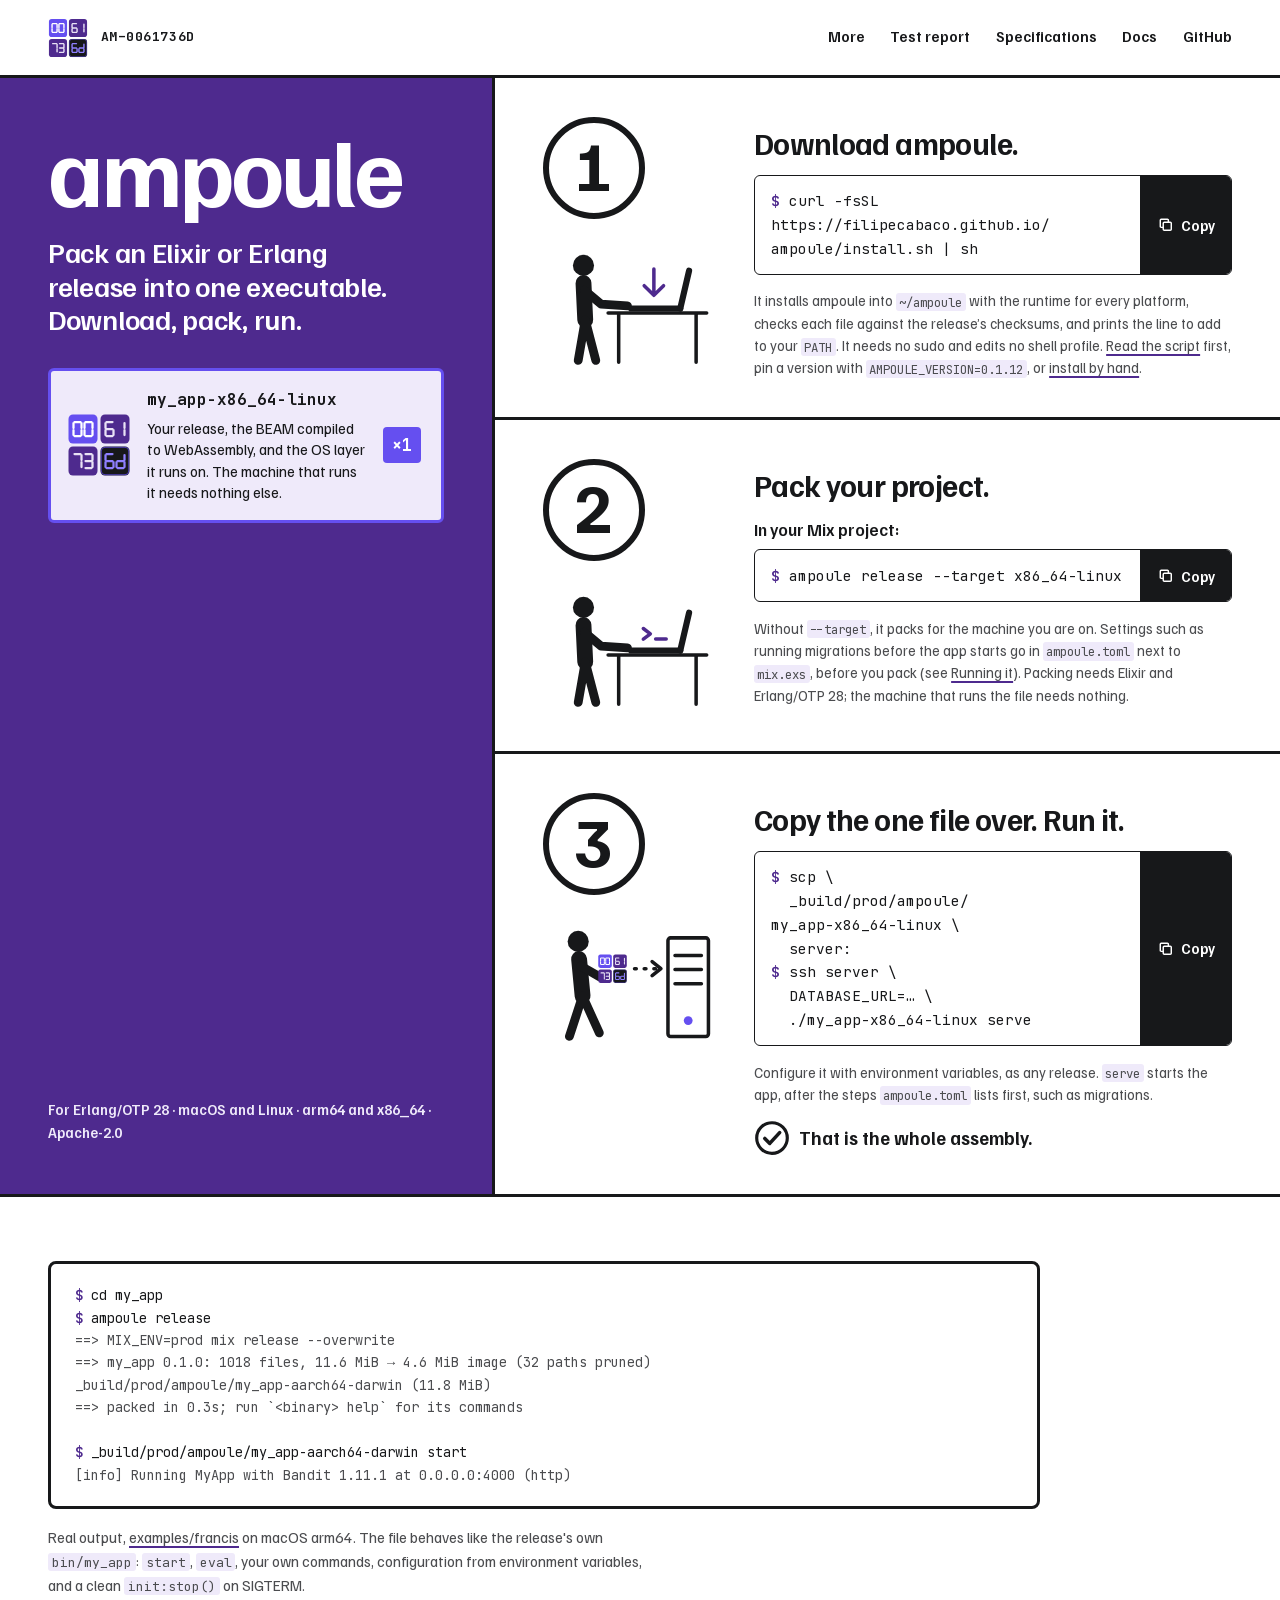
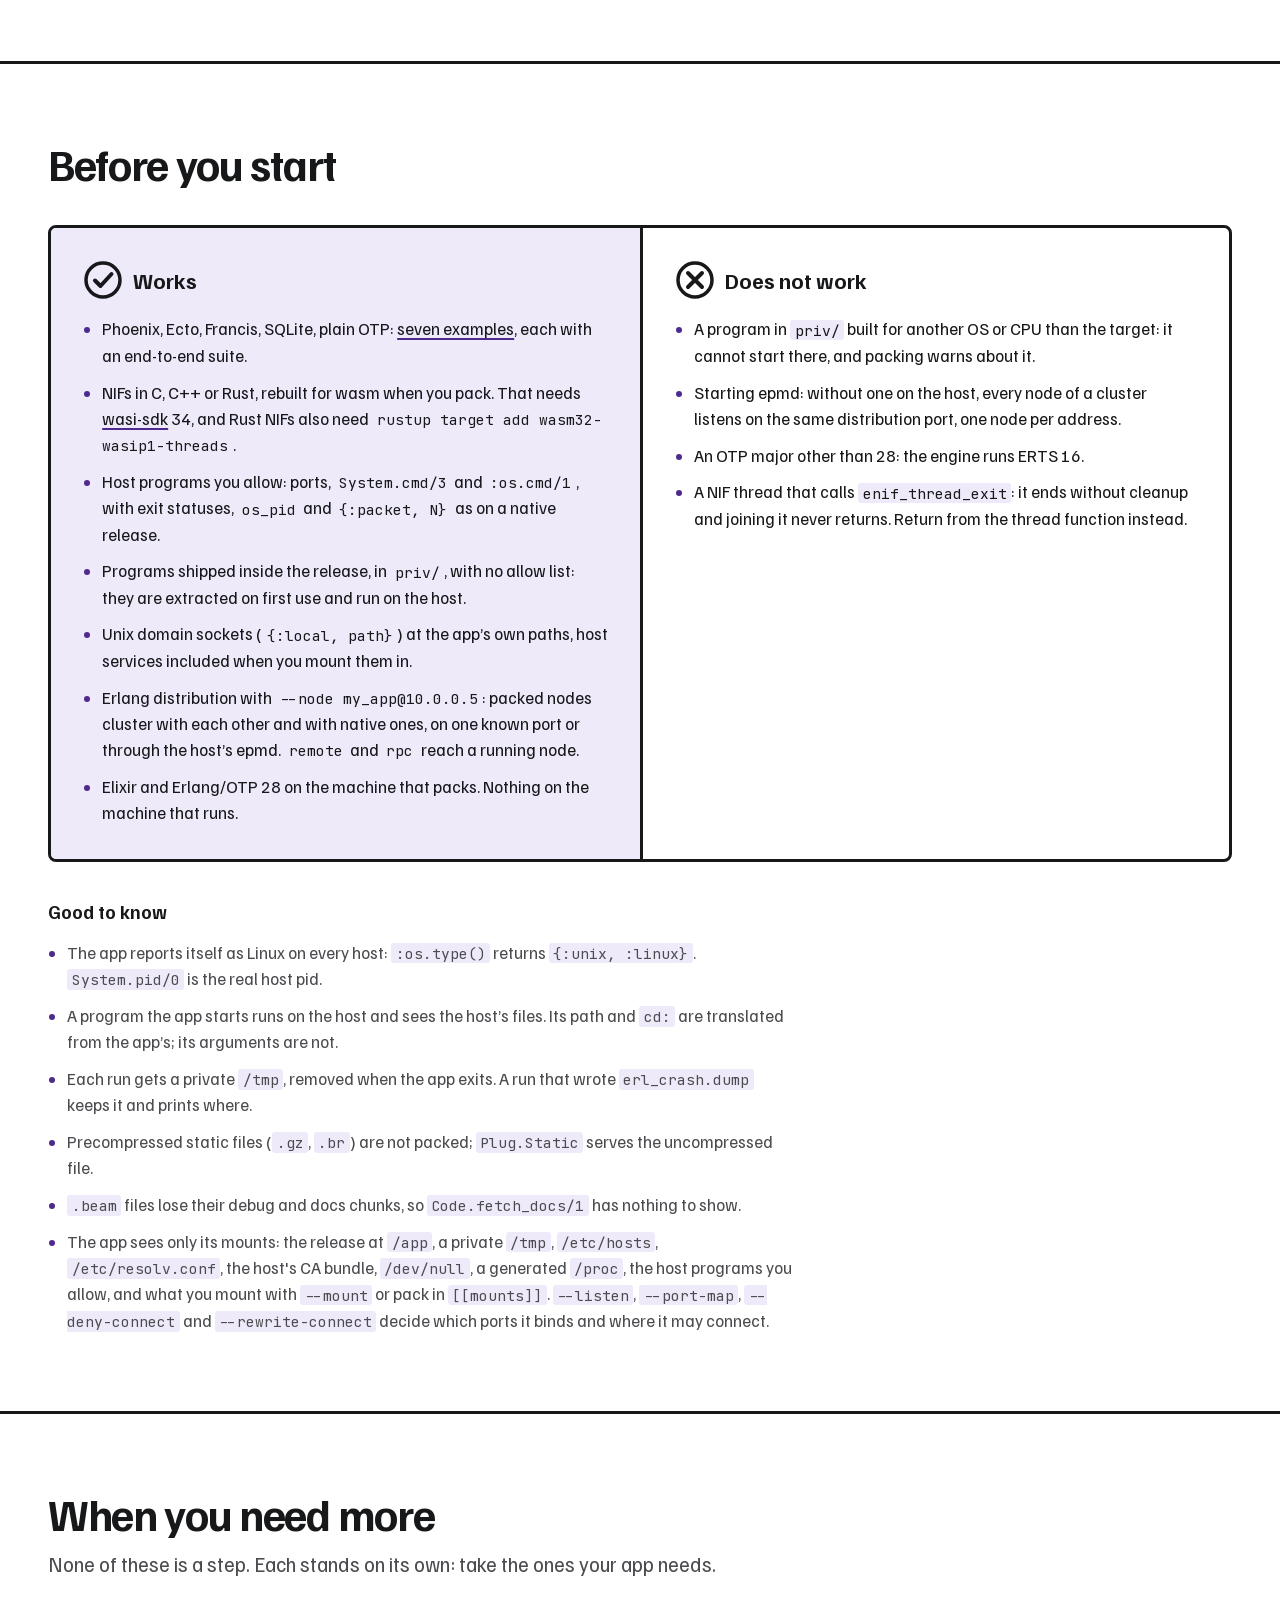
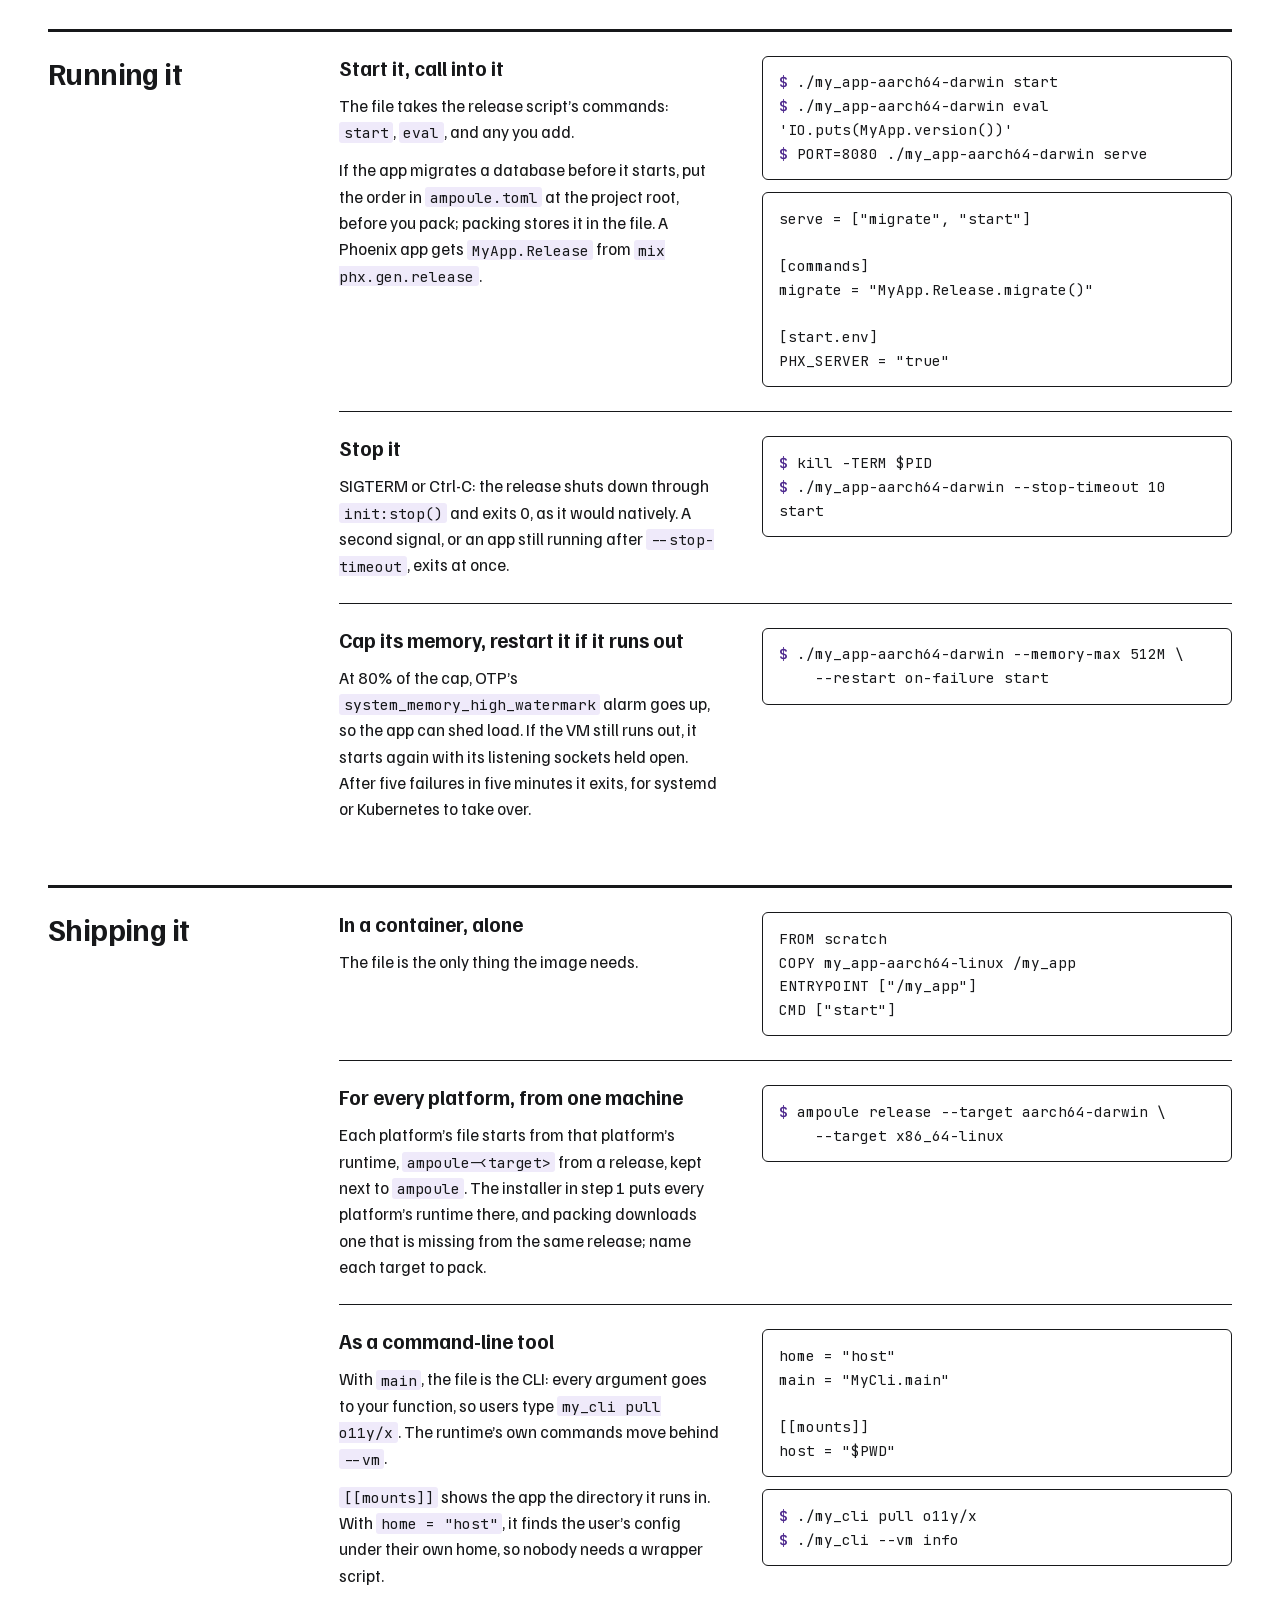
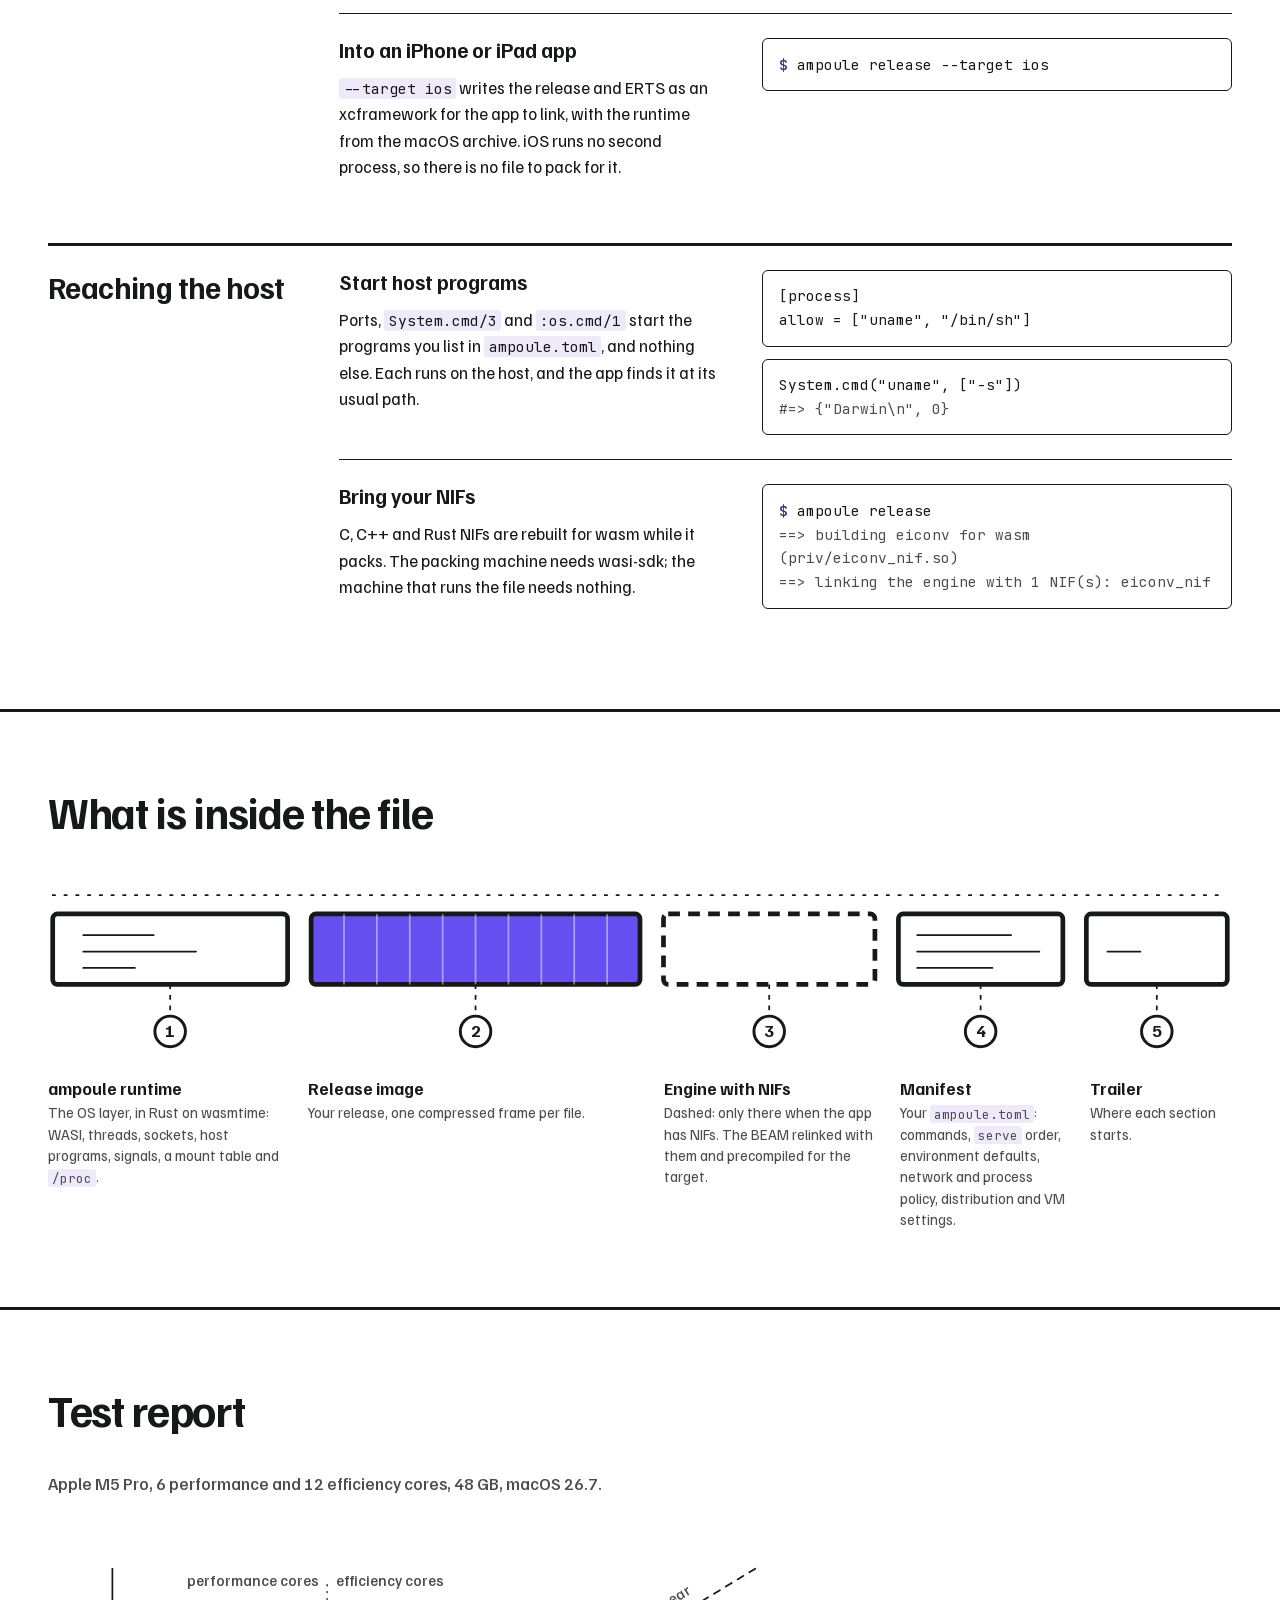
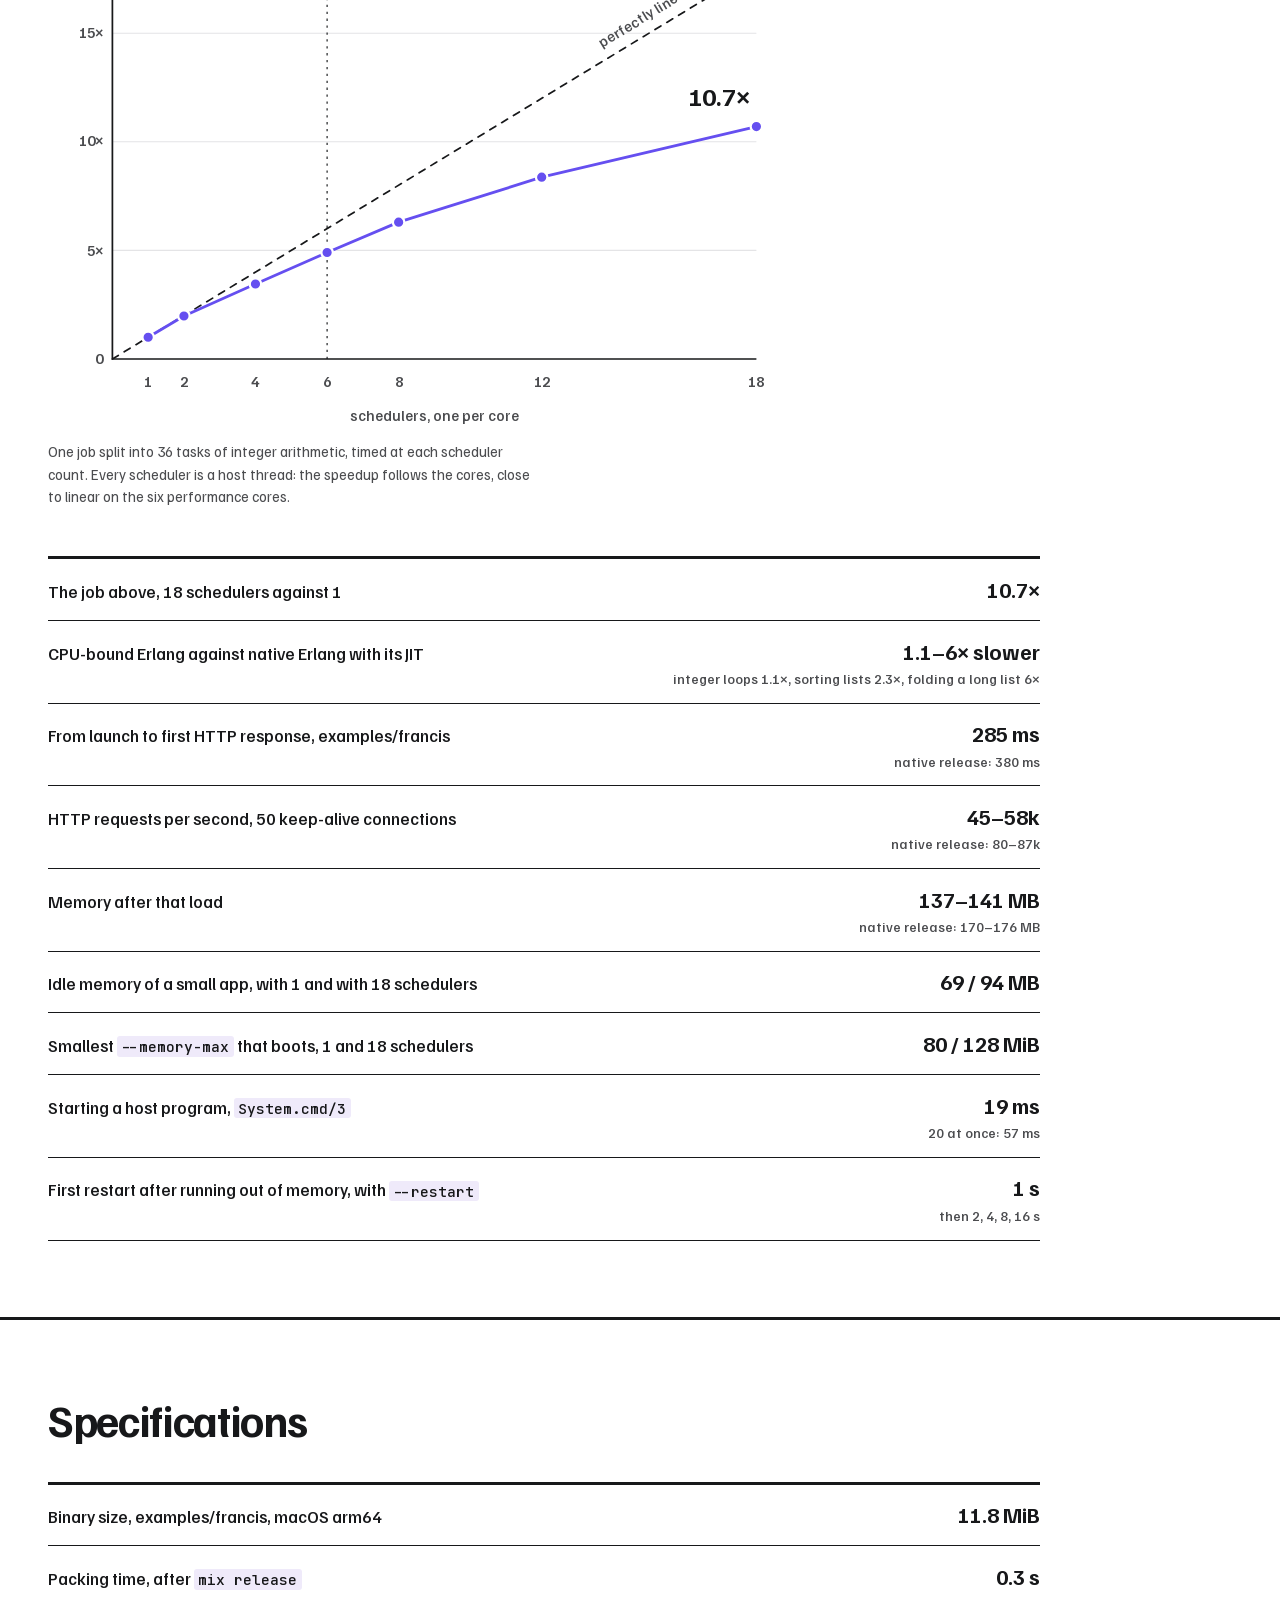
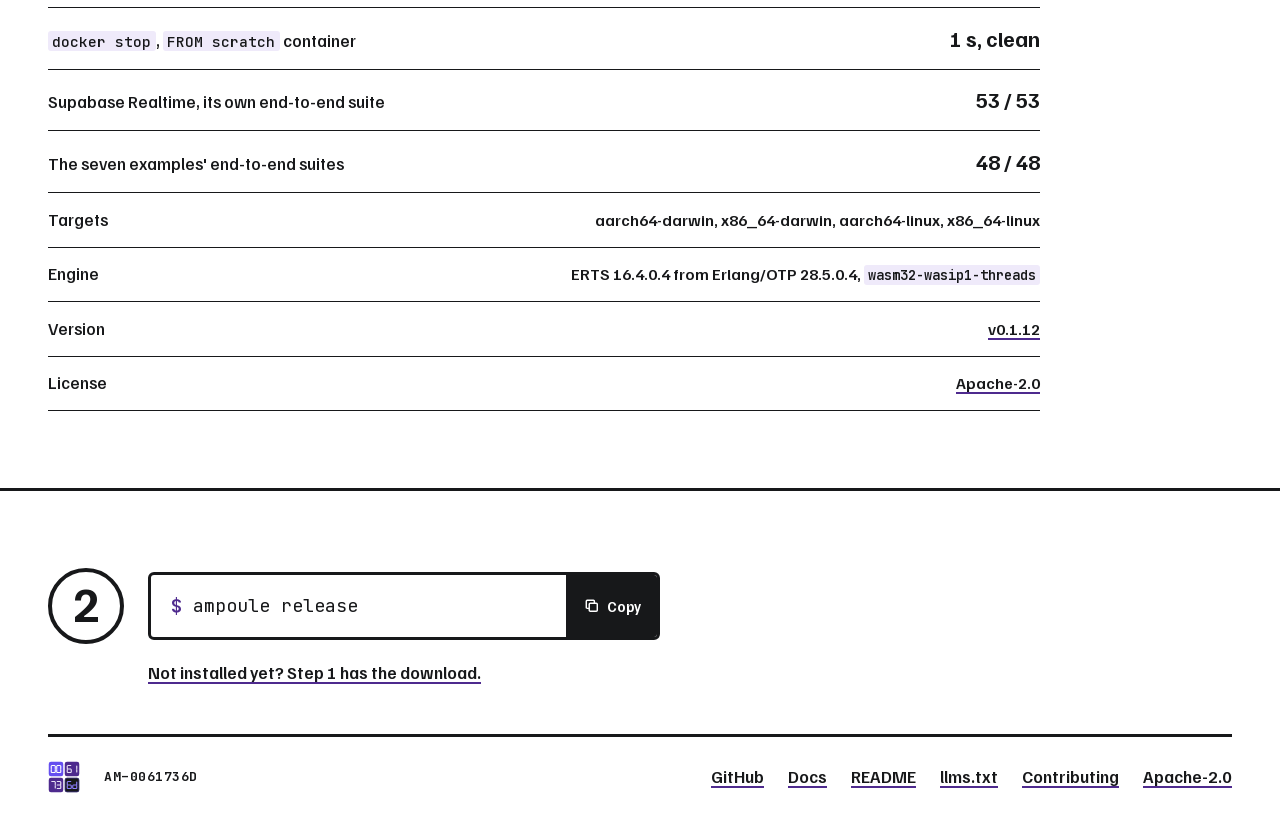
==== commit 8232f14b: "docs: a missing --target runtime downloads itself With --target fetching its runtime, the guides and" ====
--- a/site/index.html
+++ b/site/index.html
@@ -312,7 +312,7 @@
           <article class="fit">
             <div class="fit-text">
               <h4>For every platform, from one machine</h4>
-              <p>Each platform’s file starts from that platform’s runtime, <code>ampoule-&lt;target&gt;</code> from a release, kept next to <code>ampoule</code>. The installer in step 1 puts every platform’s runtime there; name each target to pack.</p>
+              <p>Each platform’s file starts from that platform’s runtime, <code>ampoule-&lt;target&gt;</code> from a release, kept next to <code>ampoule</code>. The installer in step 1 puts every platform’s runtime there, and packing downloads one that is missing from the same release; name each target to pack.</p>
             </div>
             <div class="fit-code">
               <pre class="cmd"><code><span class="p">$</span> ampoule release --target aarch64-darwin \
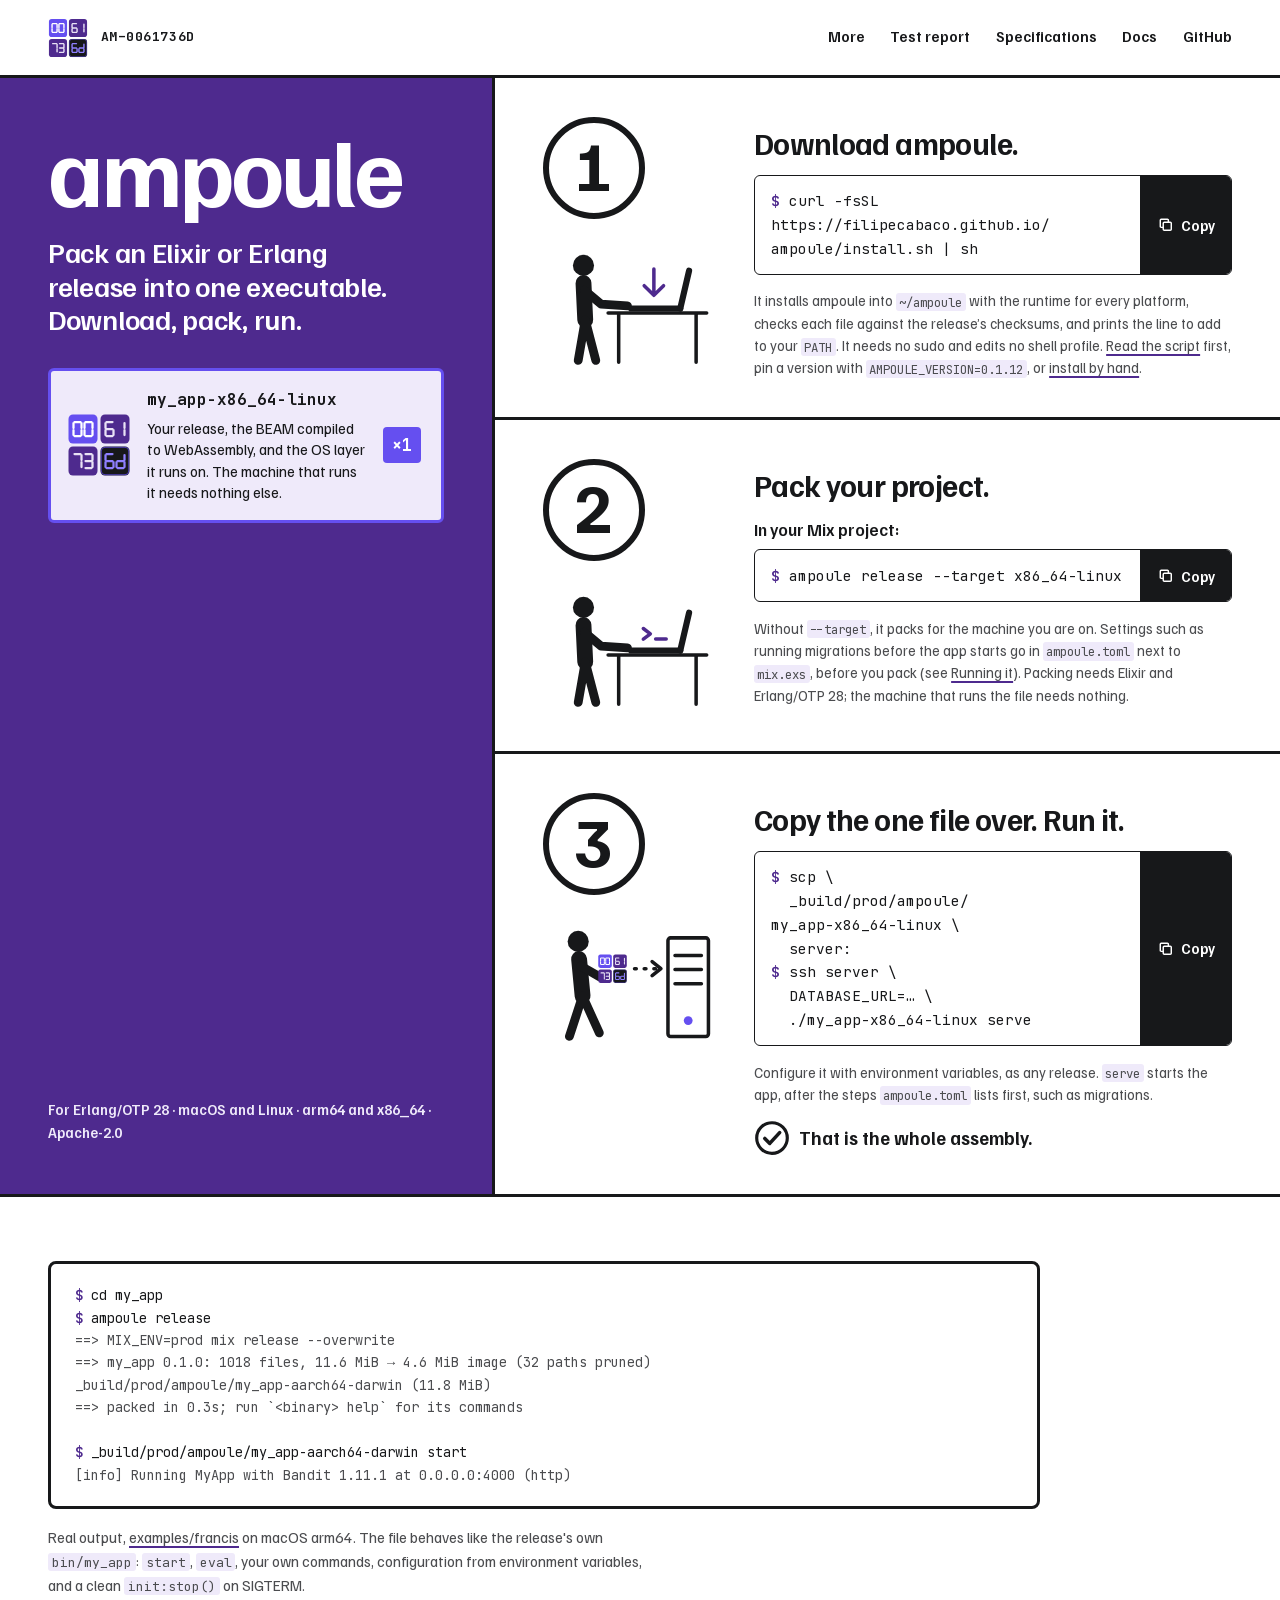
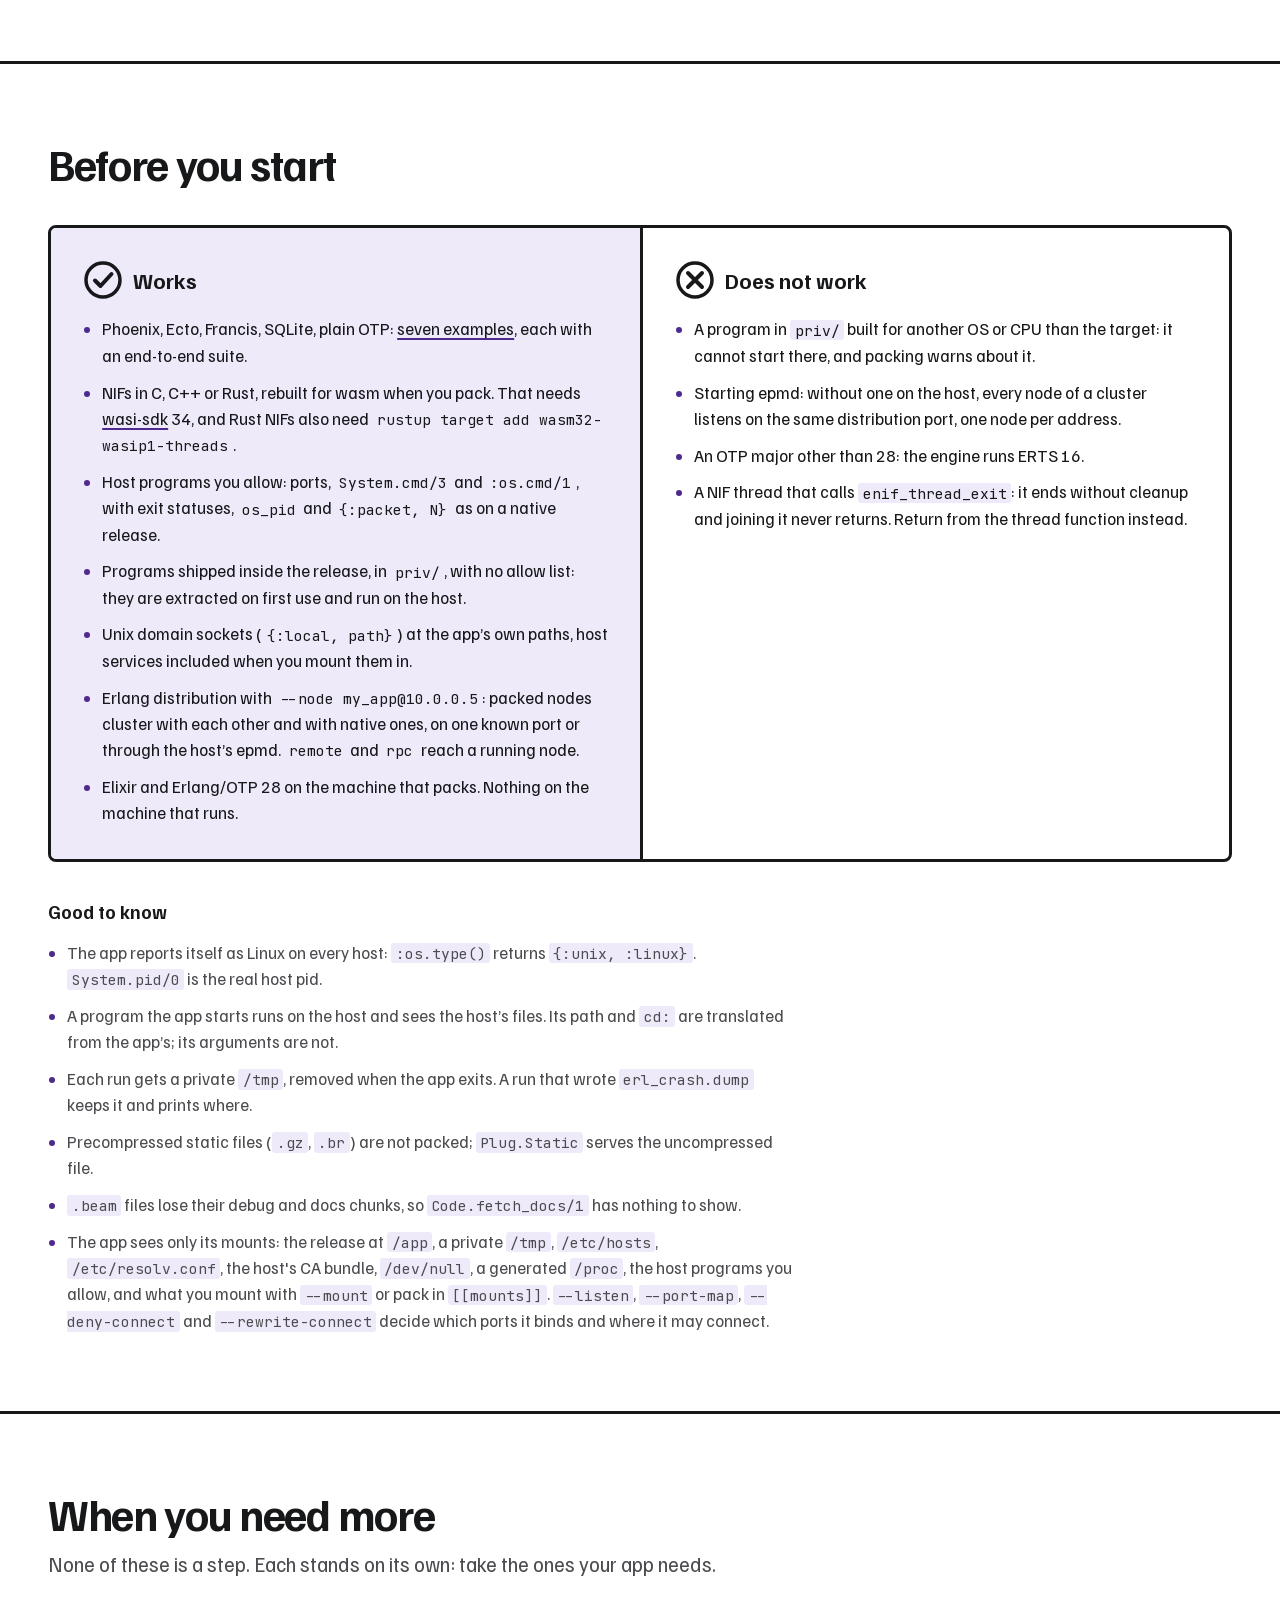
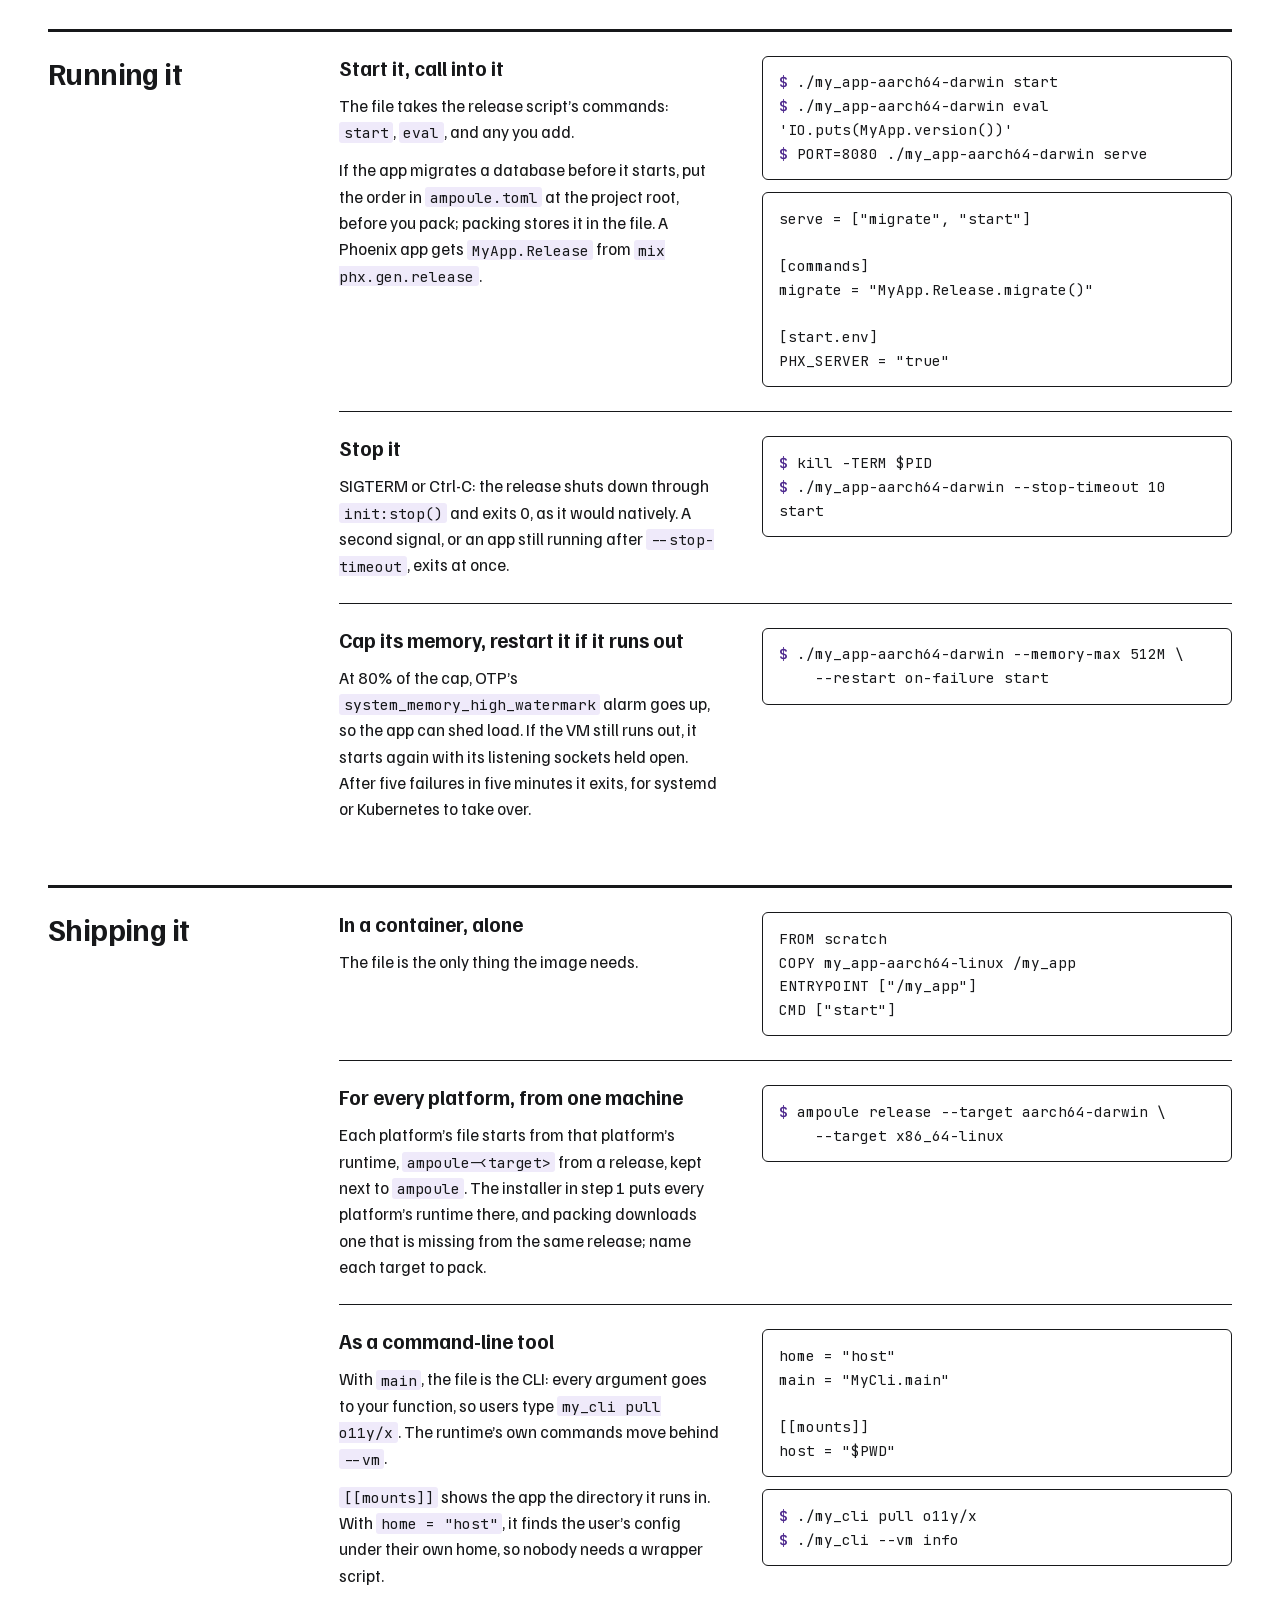
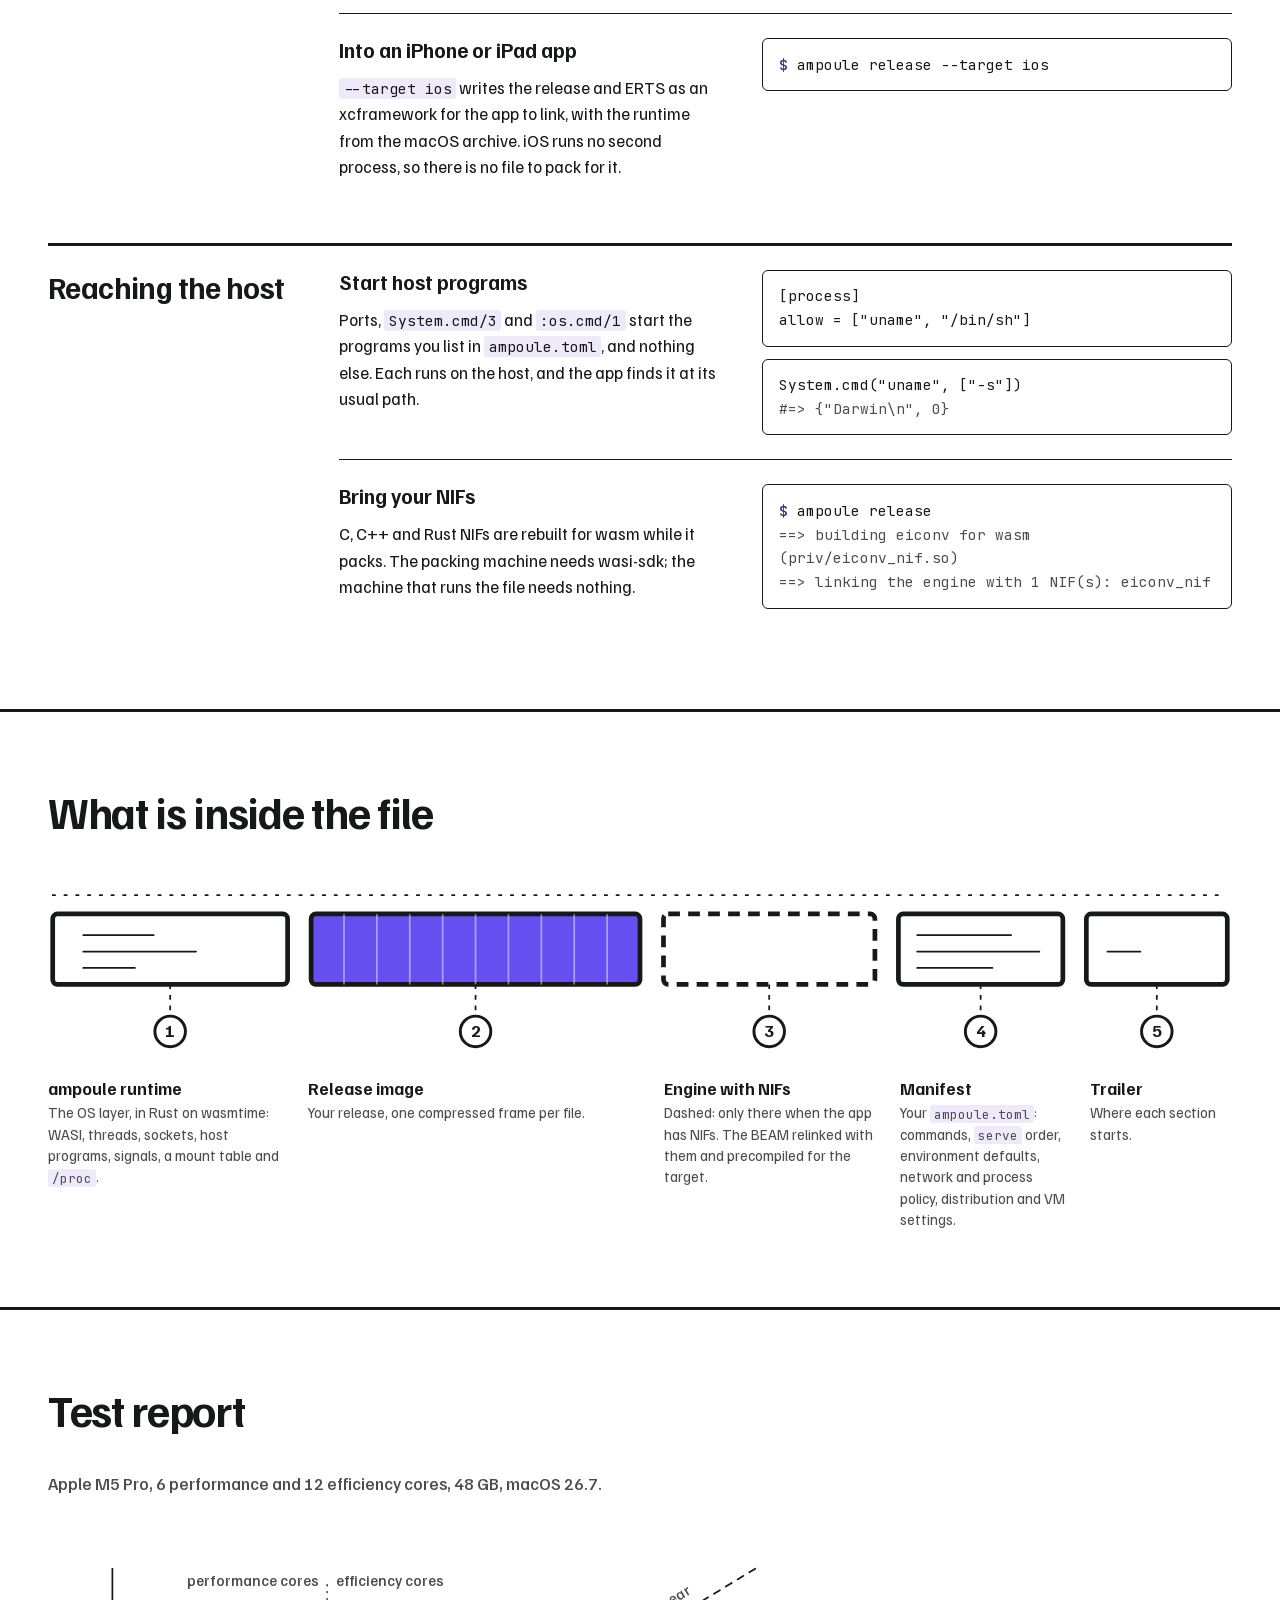
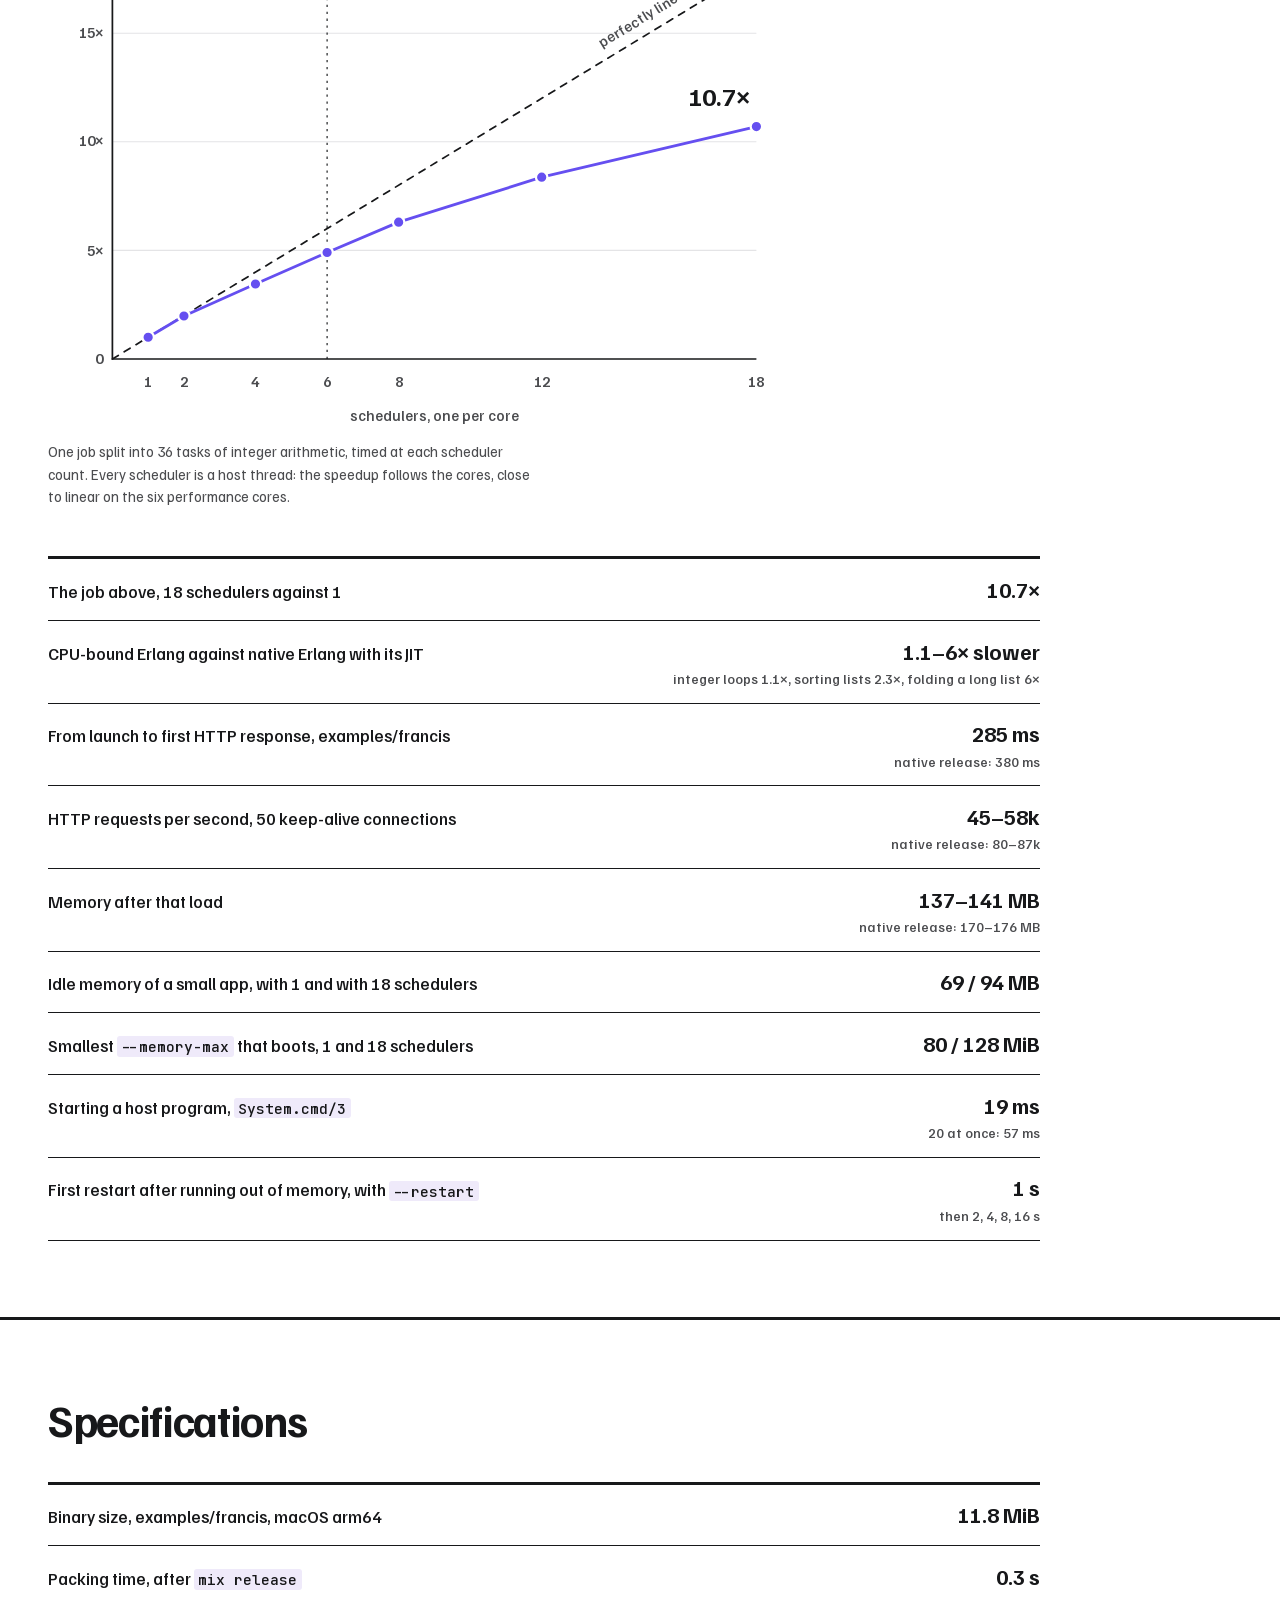
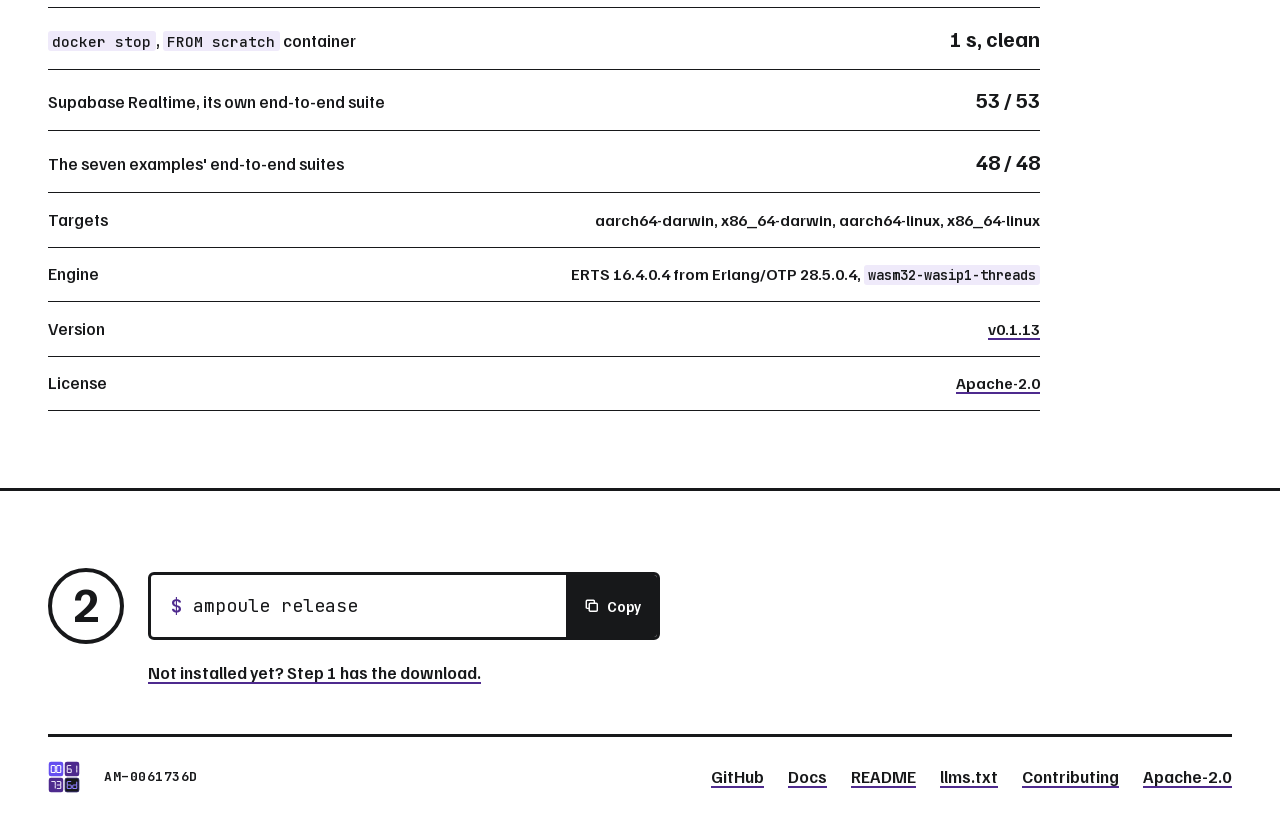
==== commit ed01f397: "Release v0.1.13: install with one line, --target fetches its runtime An install script, `curl -fsSL " ====
--- a/site/index.html
+++ b/site/index.html
@@ -501,7 +501,7 @@
           <tr><th scope="row">The seven examples' end-to-end suites</th><td>48 / 48</td></tr>
           <tr><th scope="row">Targets</th><td class="text">aarch64-darwin, x86_64-darwin, aarch64-linux, x86_64-linux</td></tr>
           <tr><th scope="row">Engine</th><td class="text">ERTS 16.4.0.4 from Erlang/OTP 28.5.0.4, <code>wasm32-wasip1-threads</code></td></tr>
-          <tr><th scope="row">Version</th><td class="text"><a href="https://github.com/filipecabaco/ampoule/releases/latest">v0.1.12</a></td></tr>
+          <tr><th scope="row">Version</th><td class="text"><a href="https://github.com/filipecabaco/ampoule/releases/latest">v0.1.13</a></td></tr>
           <tr><th scope="row">License</th><td class="text"><a href="https://github.com/filipecabaco/ampoule/blob/main/LICENSE">Apache-2.0</a></td></tr>
         </tbody>
       </table>
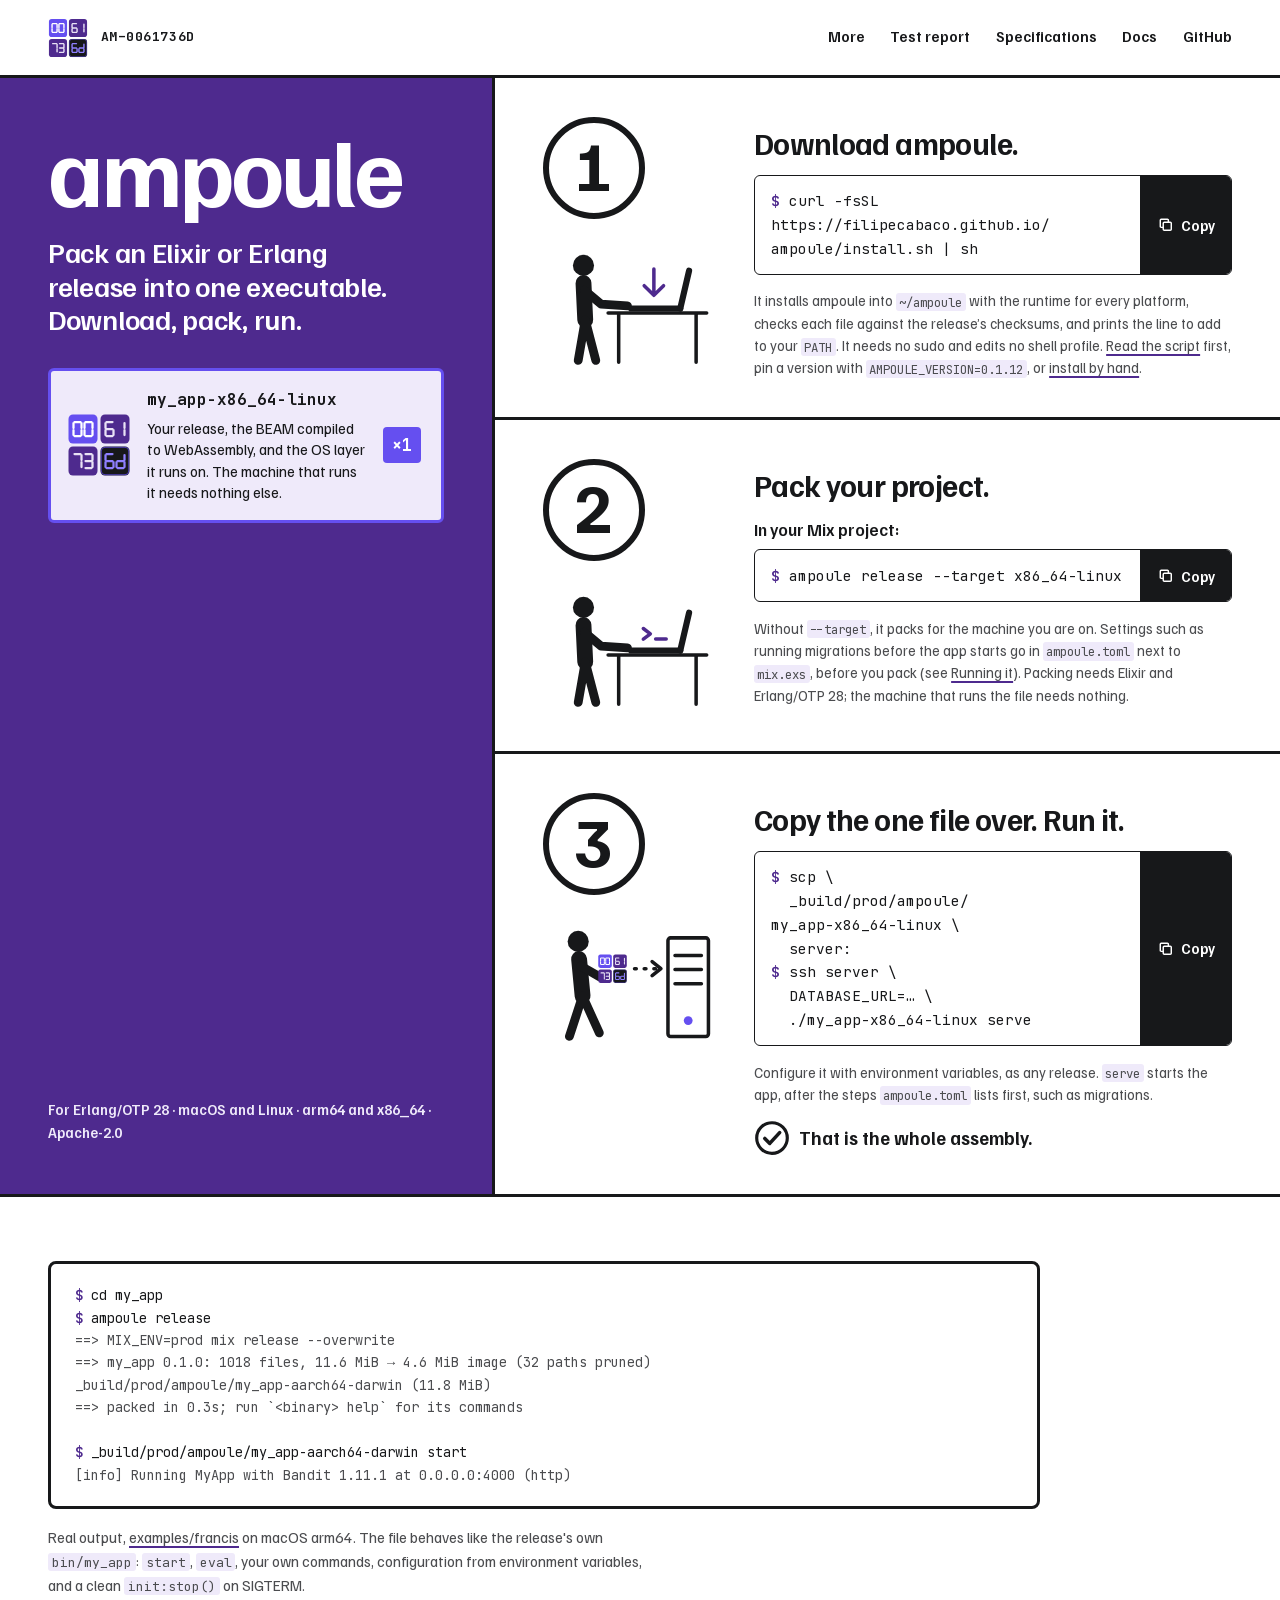
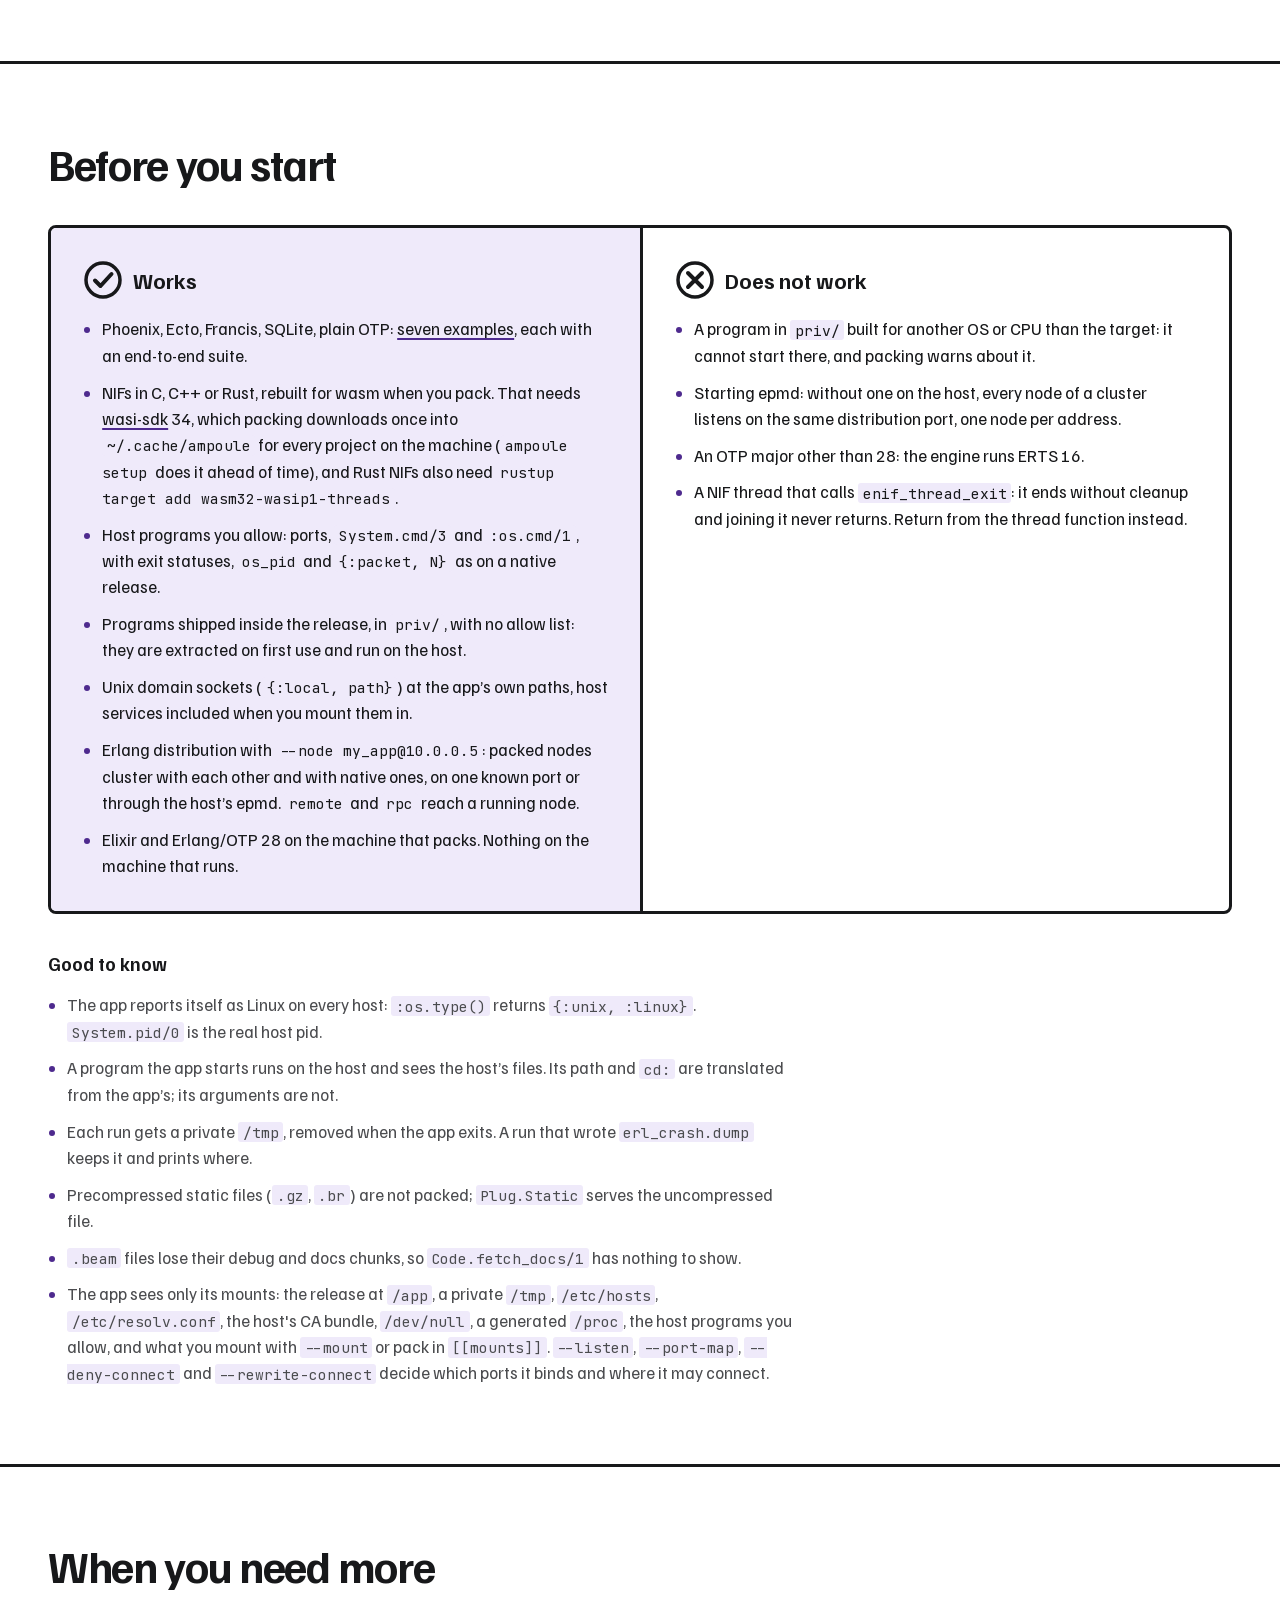
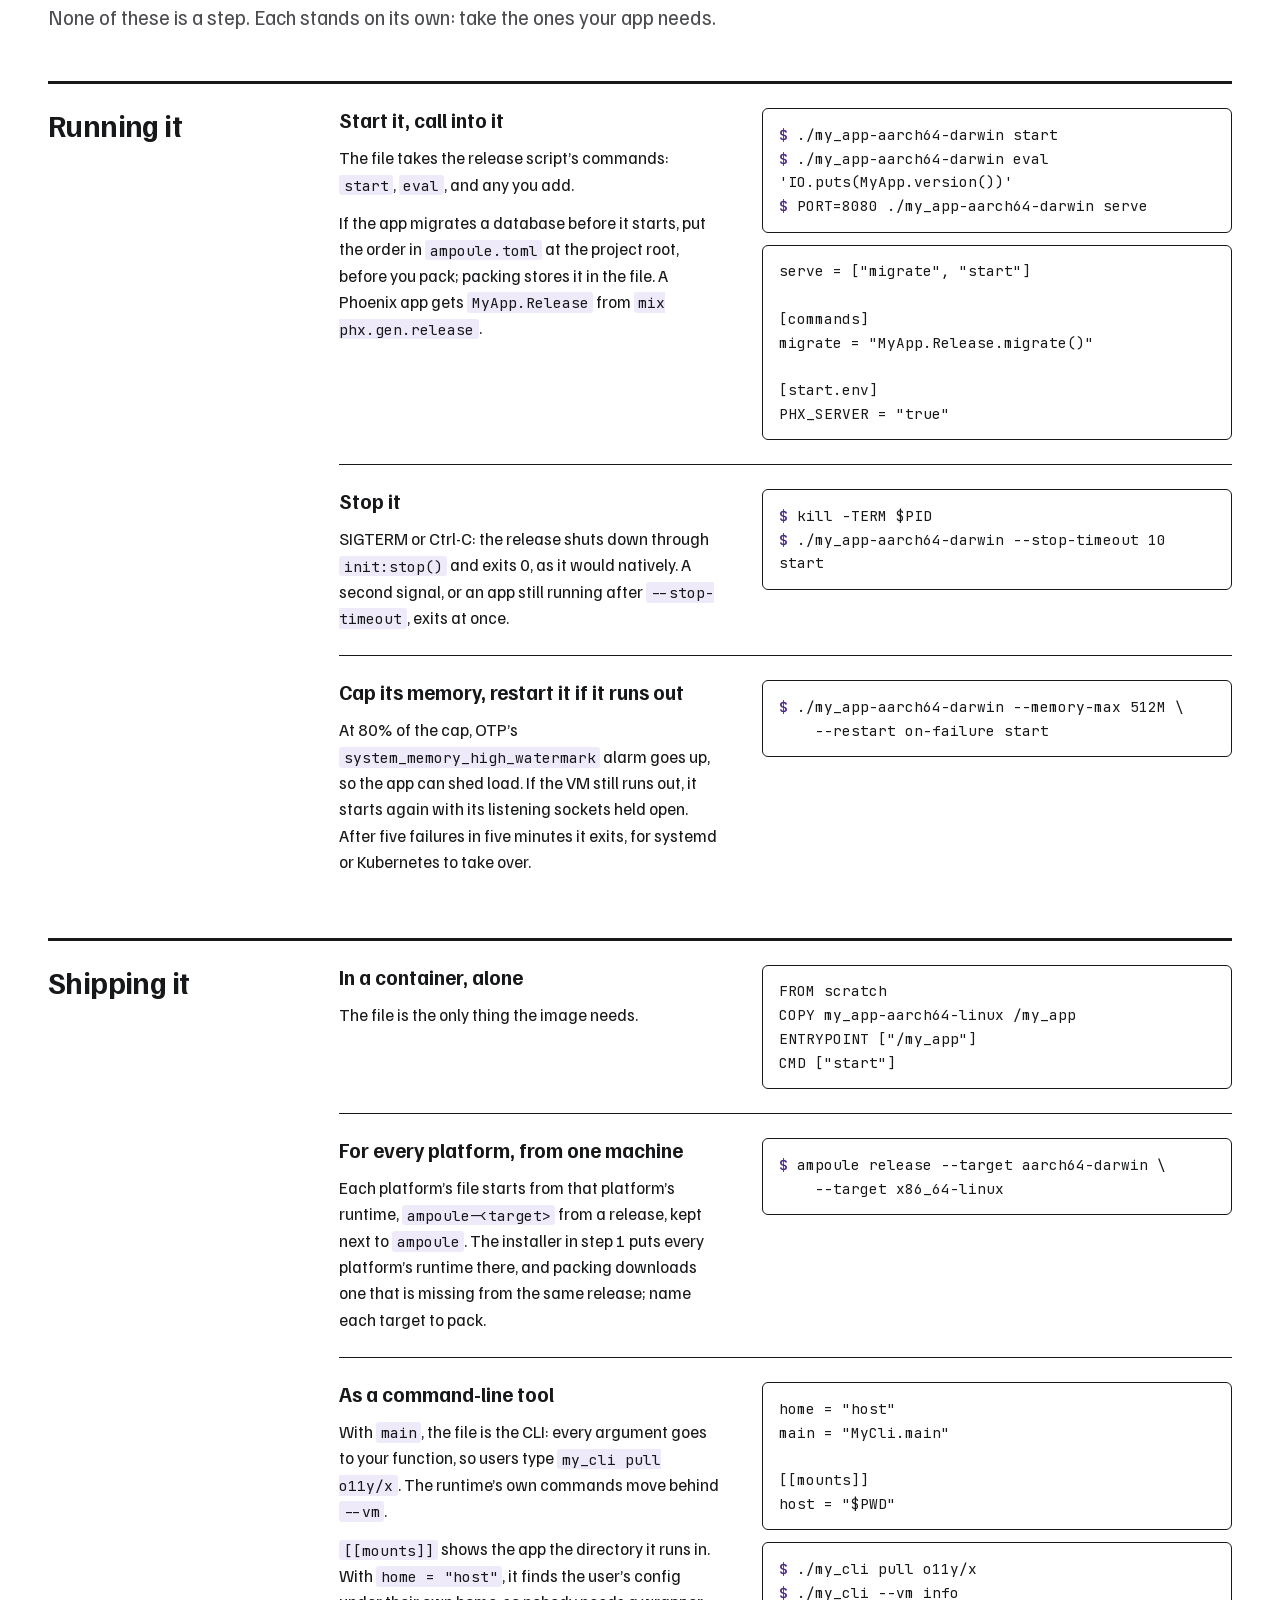
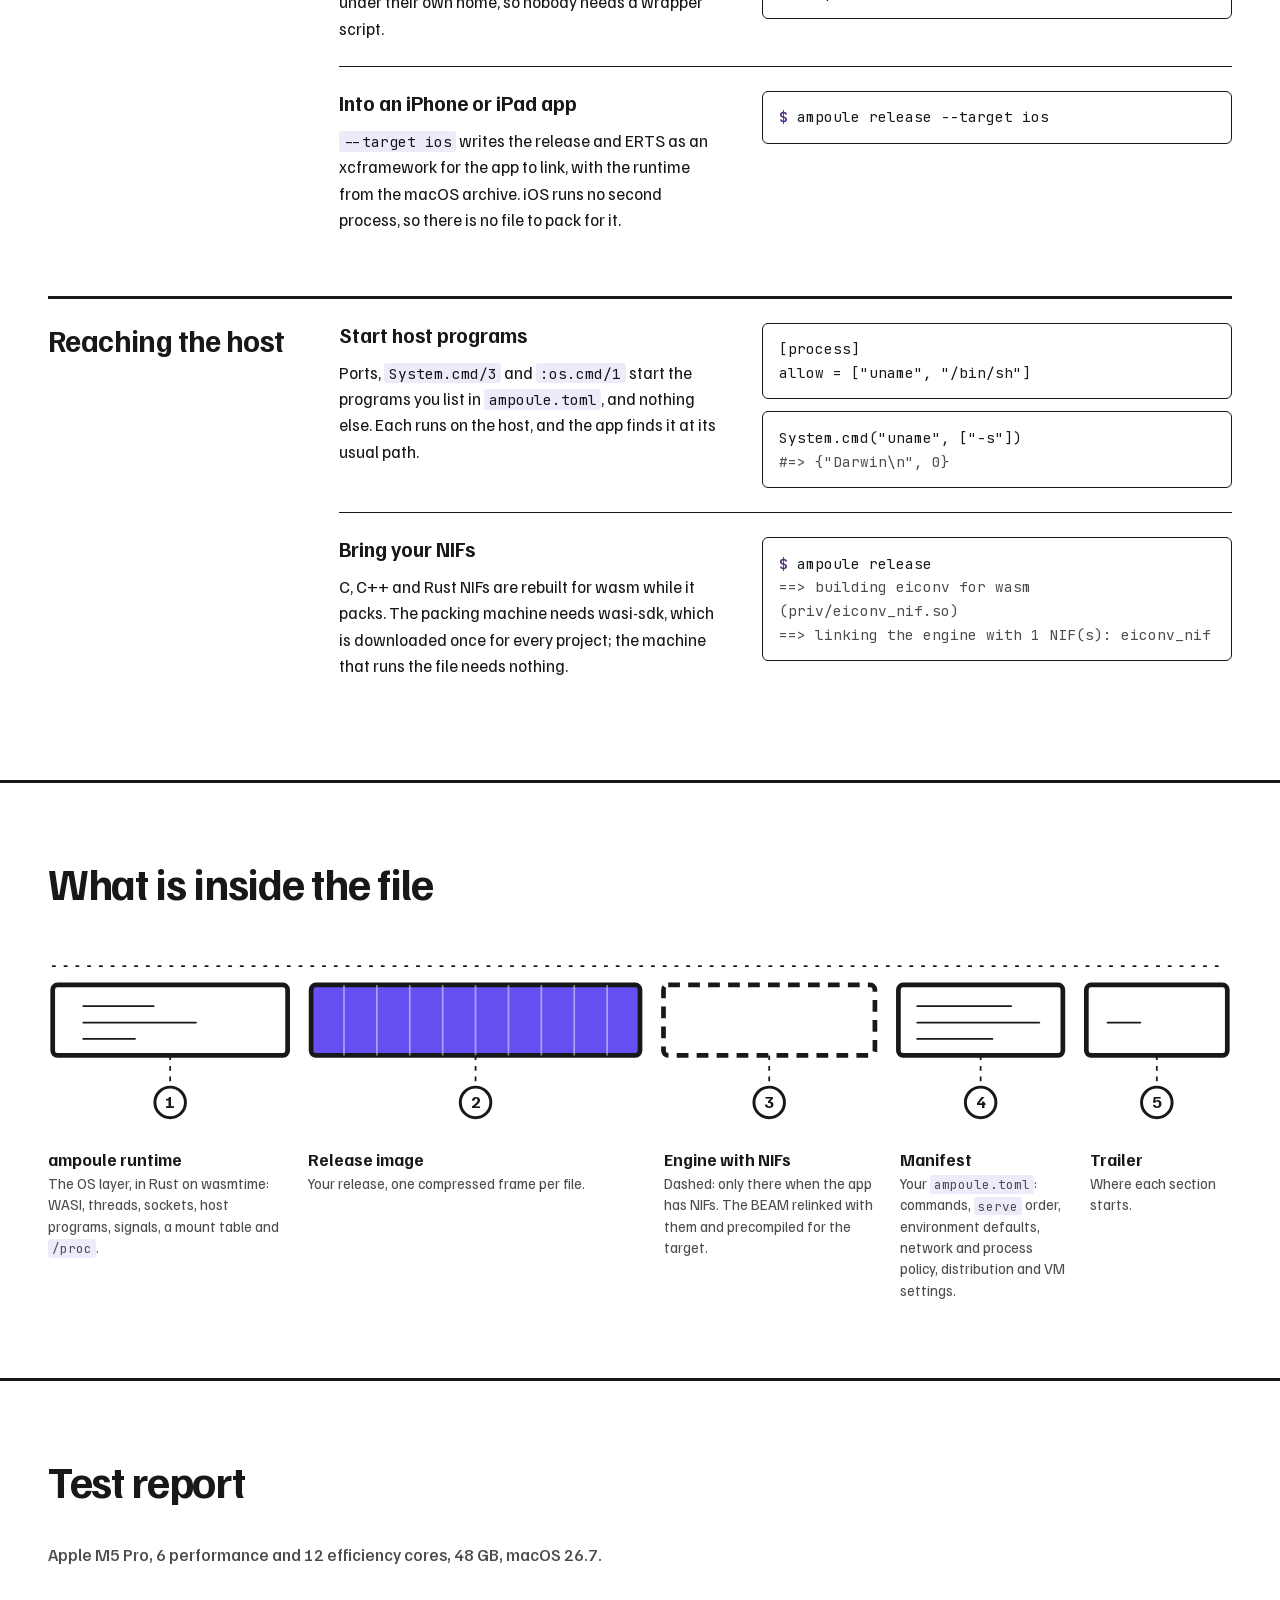
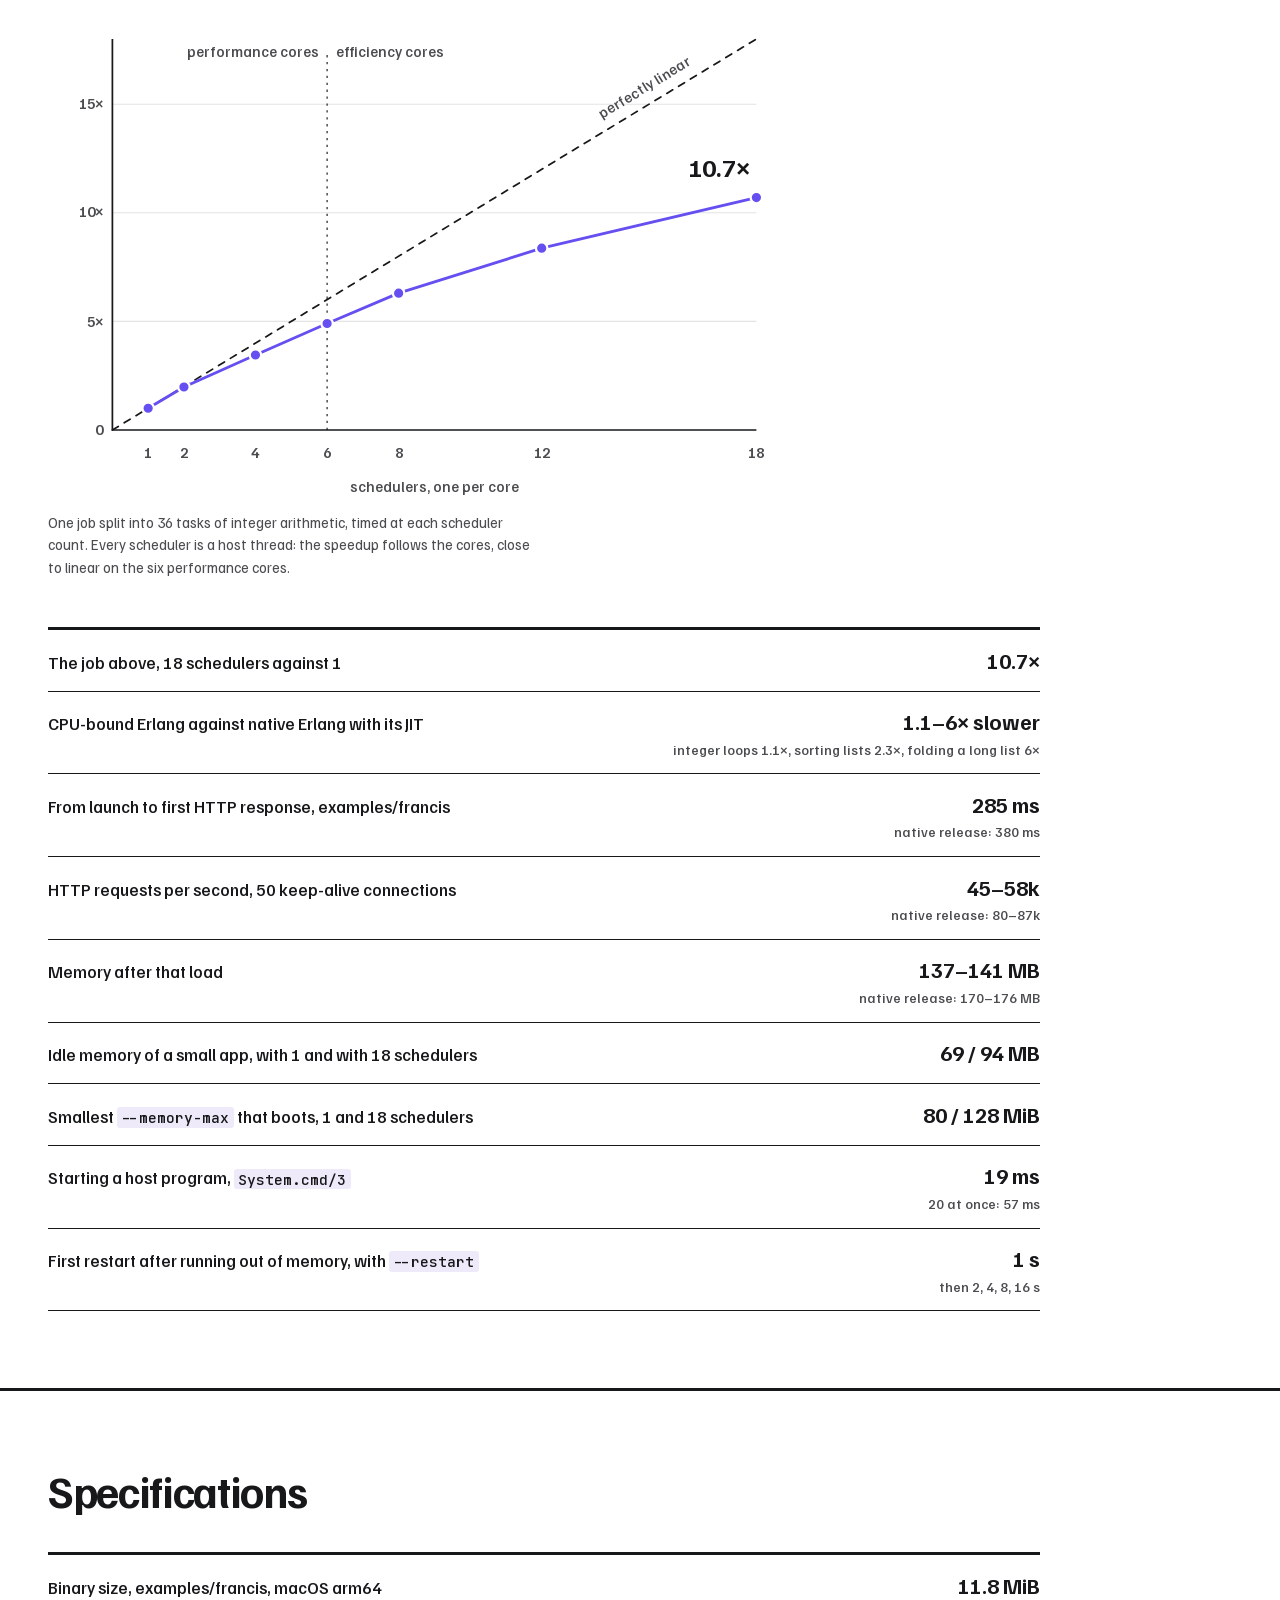
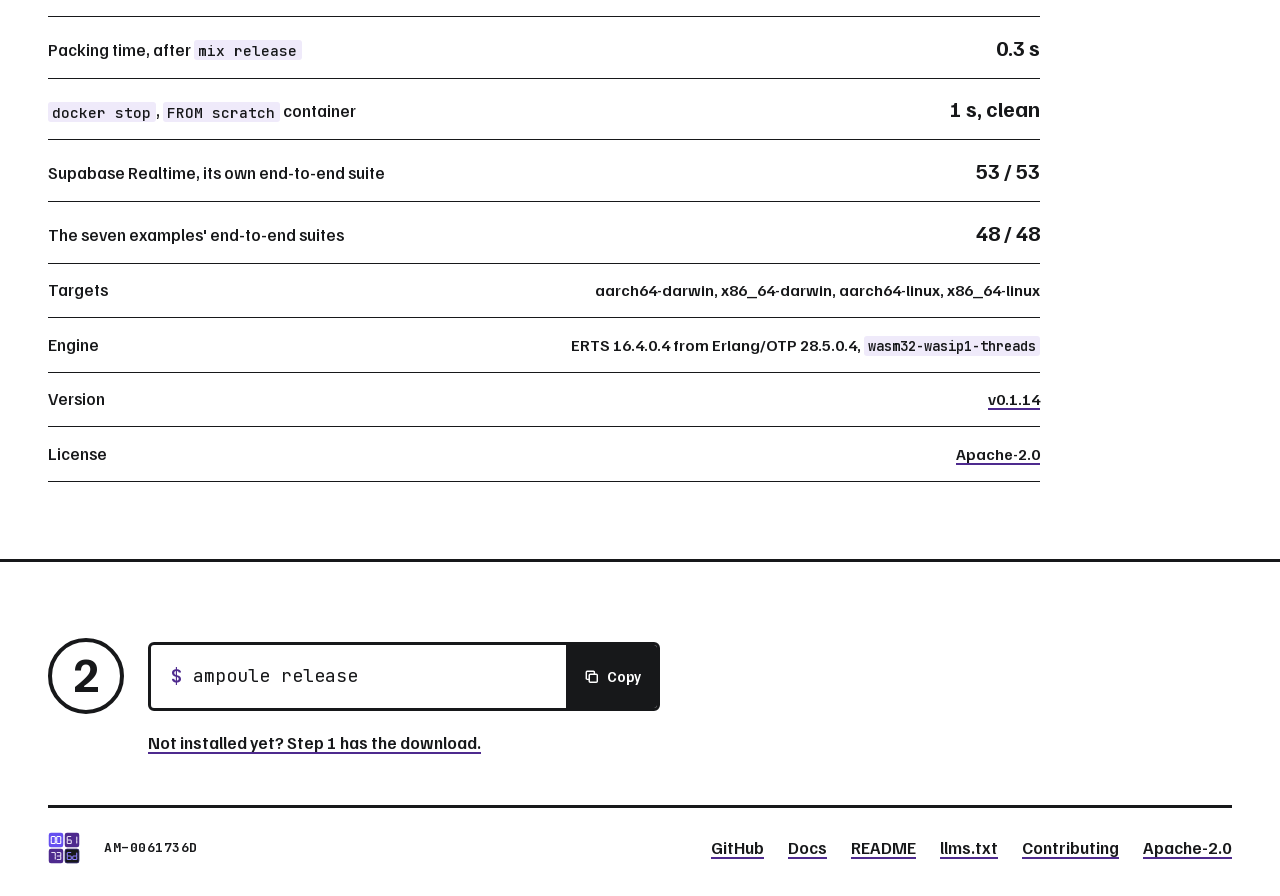
==== commit 79a27296: "Release v0.1.14: NIF toolchain installs itself `ampoule setup` installs the wasi-sdk (pinned, SHA-25" ====
--- a/site/index.html
+++ b/site/index.html
@@ -213,7 +213,7 @@
           <h3><svg class="rule-icon ok" aria-hidden="true"><use href="#ok"/></svg> Works</h3>
           <ul>
             <li>Phoenix, Ecto, Francis, SQLite, plain OTP: <a href="https://github.com/filipecabaco/ampoule/tree/main/examples">seven examples</a>, each with an end-to-end suite.</li>
-            <li>NIFs in C, C++ or Rust, rebuilt for wasm when you pack. That needs <a href="https://github.com/WebAssembly/wasi-sdk/releases">wasi-sdk</a> 34, and Rust NIFs also need <code>rustup target add wasm32-wasip1-threads</code>.</li>
+            <li>NIFs in C, C++ or Rust, rebuilt for wasm when you pack. That needs <a href="https://github.com/WebAssembly/wasi-sdk/releases">wasi-sdk</a> 34, which packing downloads once into <code>~/.cache/ampoule</code> for every project on the machine (<code>ampoule setup</code> does it ahead of time), and Rust NIFs also need <code>rustup target add wasm32-wasip1-threads</code>.</li>
             <li>Host programs you allow: ports, <code>System.cmd/3</code> and <code>:os.cmd/1</code>, with exit statuses, <code>os_pid</code> and <code>{:packet, N}</code> as on a native release.</li>
             <li>Programs shipped inside the release, in <code>priv/</code>, with no allow list: they are extracted on first use and run on the host.</li>
             <li>Unix domain sockets (<code>{:local, path}</code>) at the app’s own paths, host services included when you mount them in.</li>
@@ -368,7 +368,7 @@
           <article class="fit">
             <div class="fit-text">
               <h4>Bring your NIFs</h4>
-              <p>C, C++ and Rust NIFs are rebuilt for wasm while it packs. The packing machine needs wasi-sdk; the machine that runs the file needs nothing.</p>
+              <p>C, C++ and Rust NIFs are rebuilt for wasm while it packs. The packing machine needs wasi-sdk, which is downloaded once for every project; the machine that runs the file needs nothing.</p>
             </div>
             <div class="fit-code">
               <pre class="cmd"><code><span class="p">$</span> ampoule release
@@ -501,7 +501,7 @@
           <tr><th scope="row">The seven examples' end-to-end suites</th><td>48 / 48</td></tr>
           <tr><th scope="row">Targets</th><td class="text">aarch64-darwin, x86_64-darwin, aarch64-linux, x86_64-linux</td></tr>
           <tr><th scope="row">Engine</th><td class="text">ERTS 16.4.0.4 from Erlang/OTP 28.5.0.4, <code>wasm32-wasip1-threads</code></td></tr>
-          <tr><th scope="row">Version</th><td class="text"><a href="https://github.com/filipecabaco/ampoule/releases/latest">v0.1.13</a></td></tr>
+          <tr><th scope="row">Version</th><td class="text"><a href="https://github.com/filipecabaco/ampoule/releases/latest">v0.1.14</a></td></tr>
           <tr><th scope="row">License</th><td class="text"><a href="https://github.com/filipecabaco/ampoule/blob/main/LICENSE">Apache-2.0</a></td></tr>
         </tbody>
       </table>
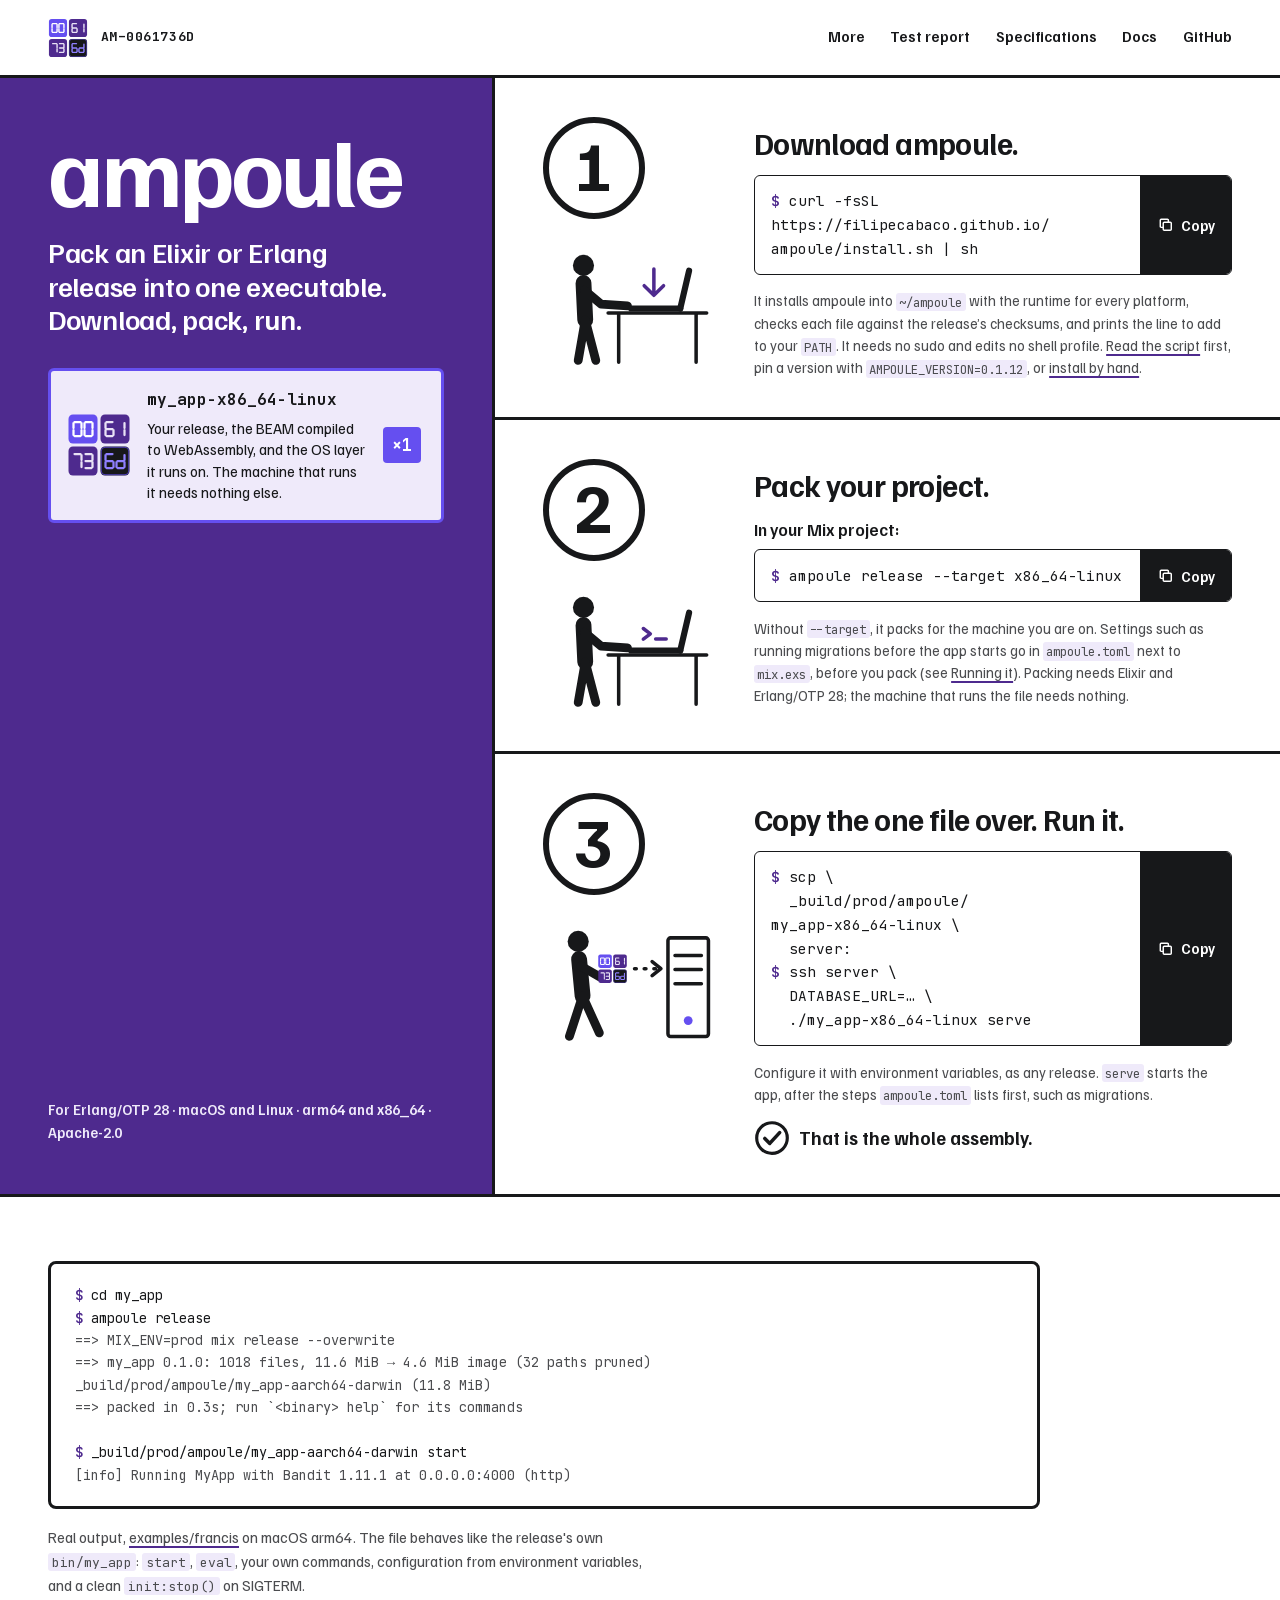
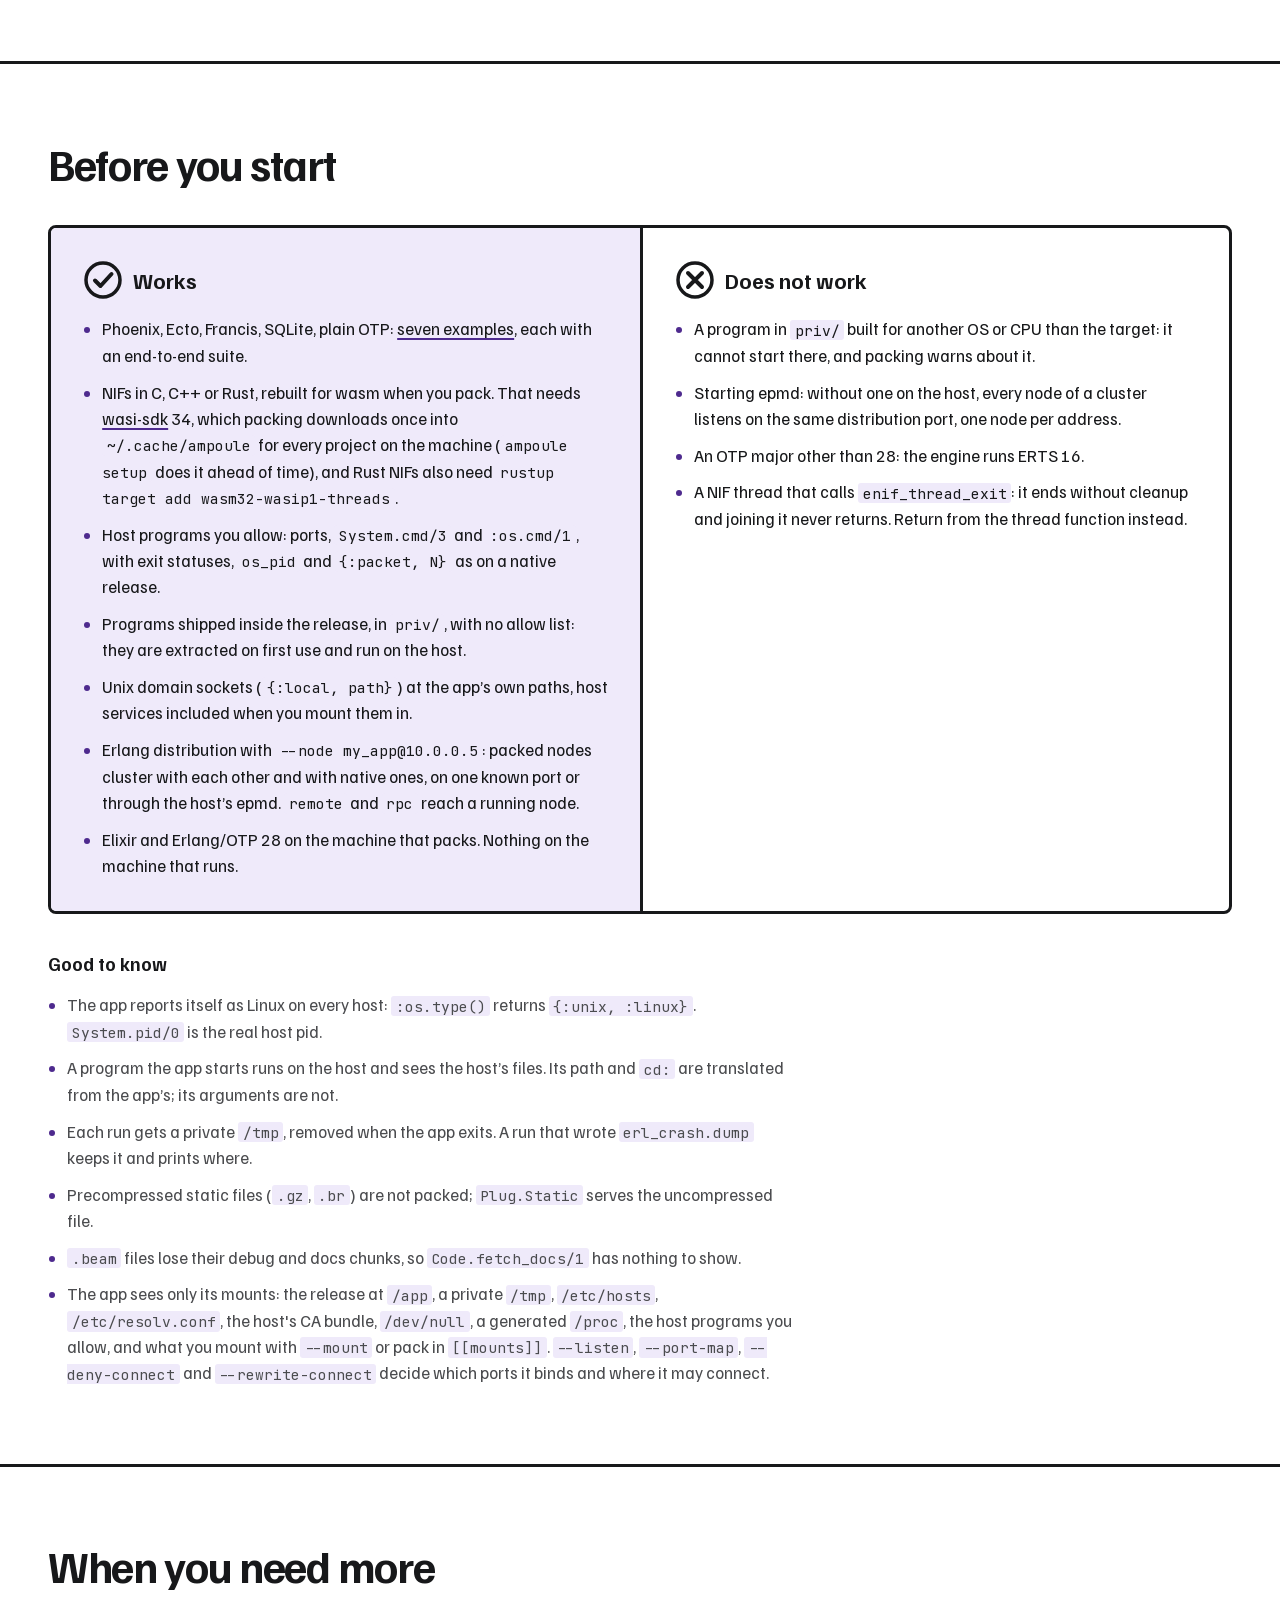
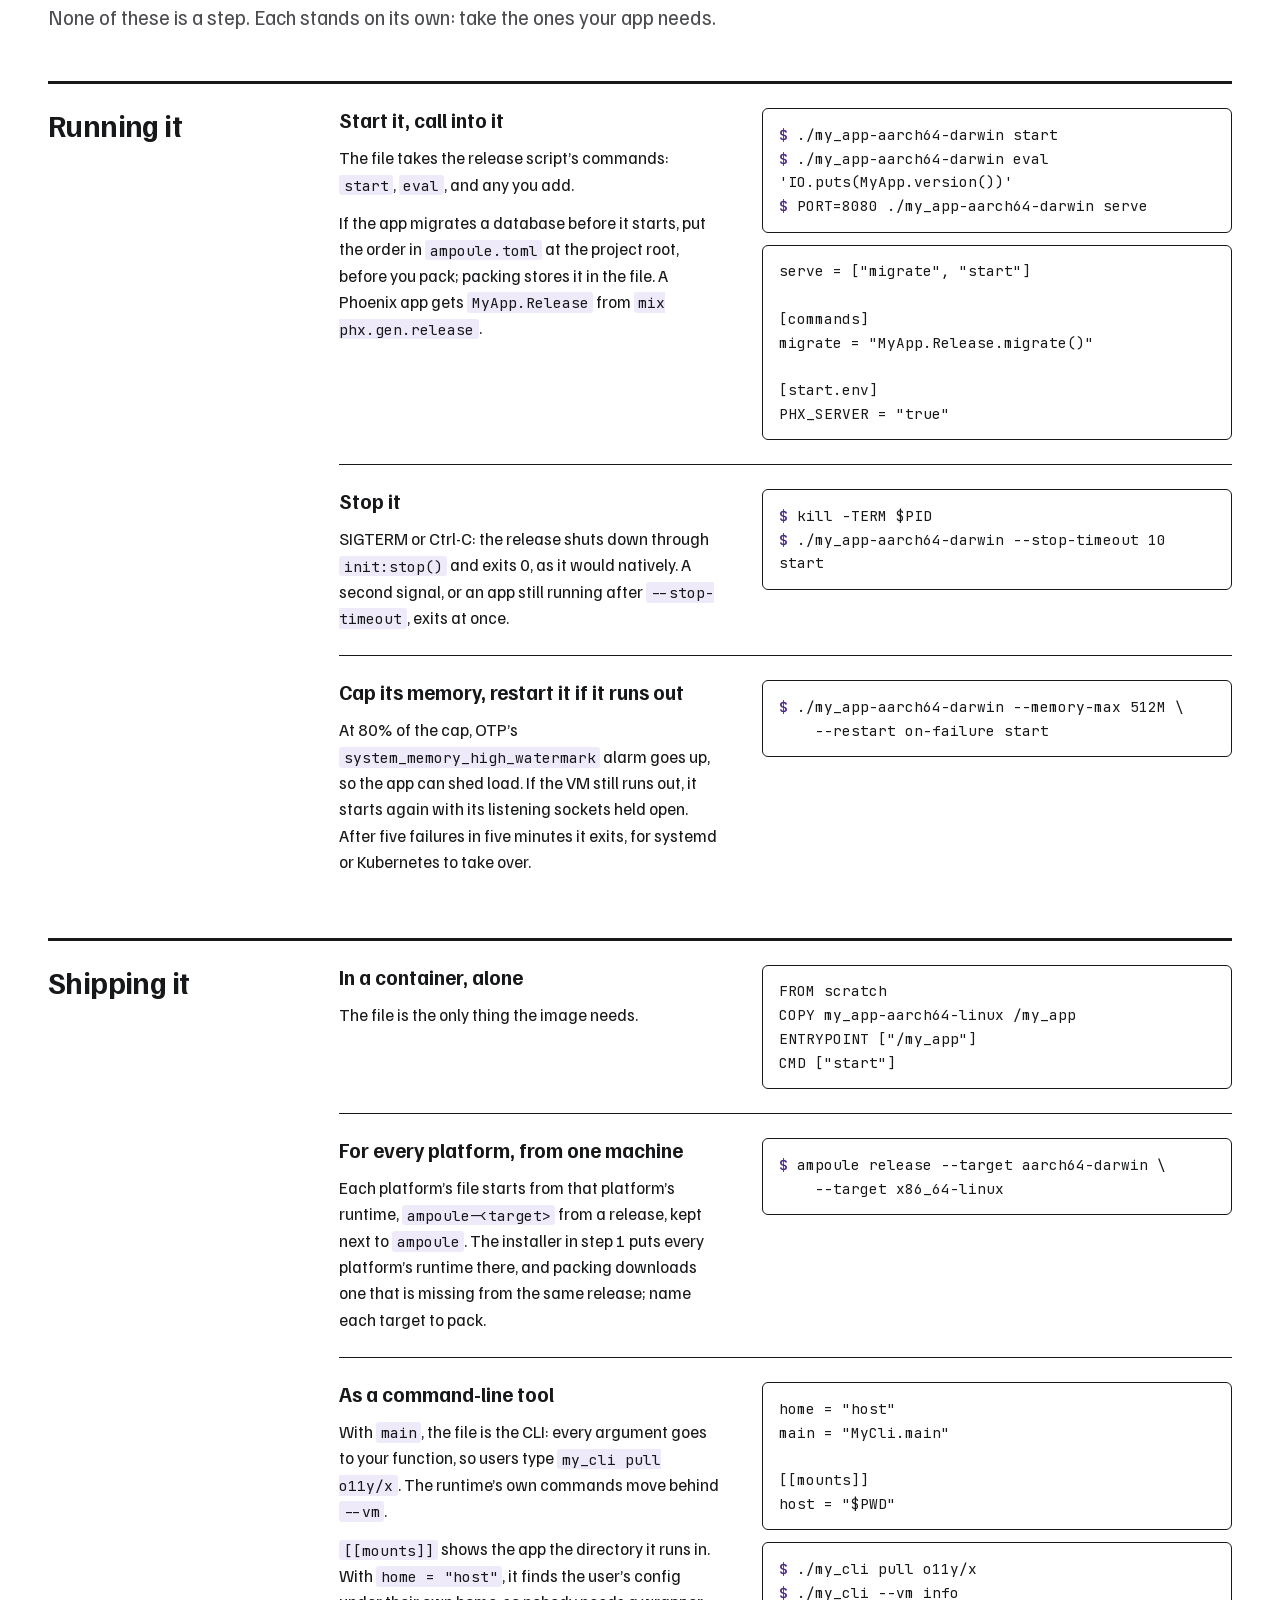
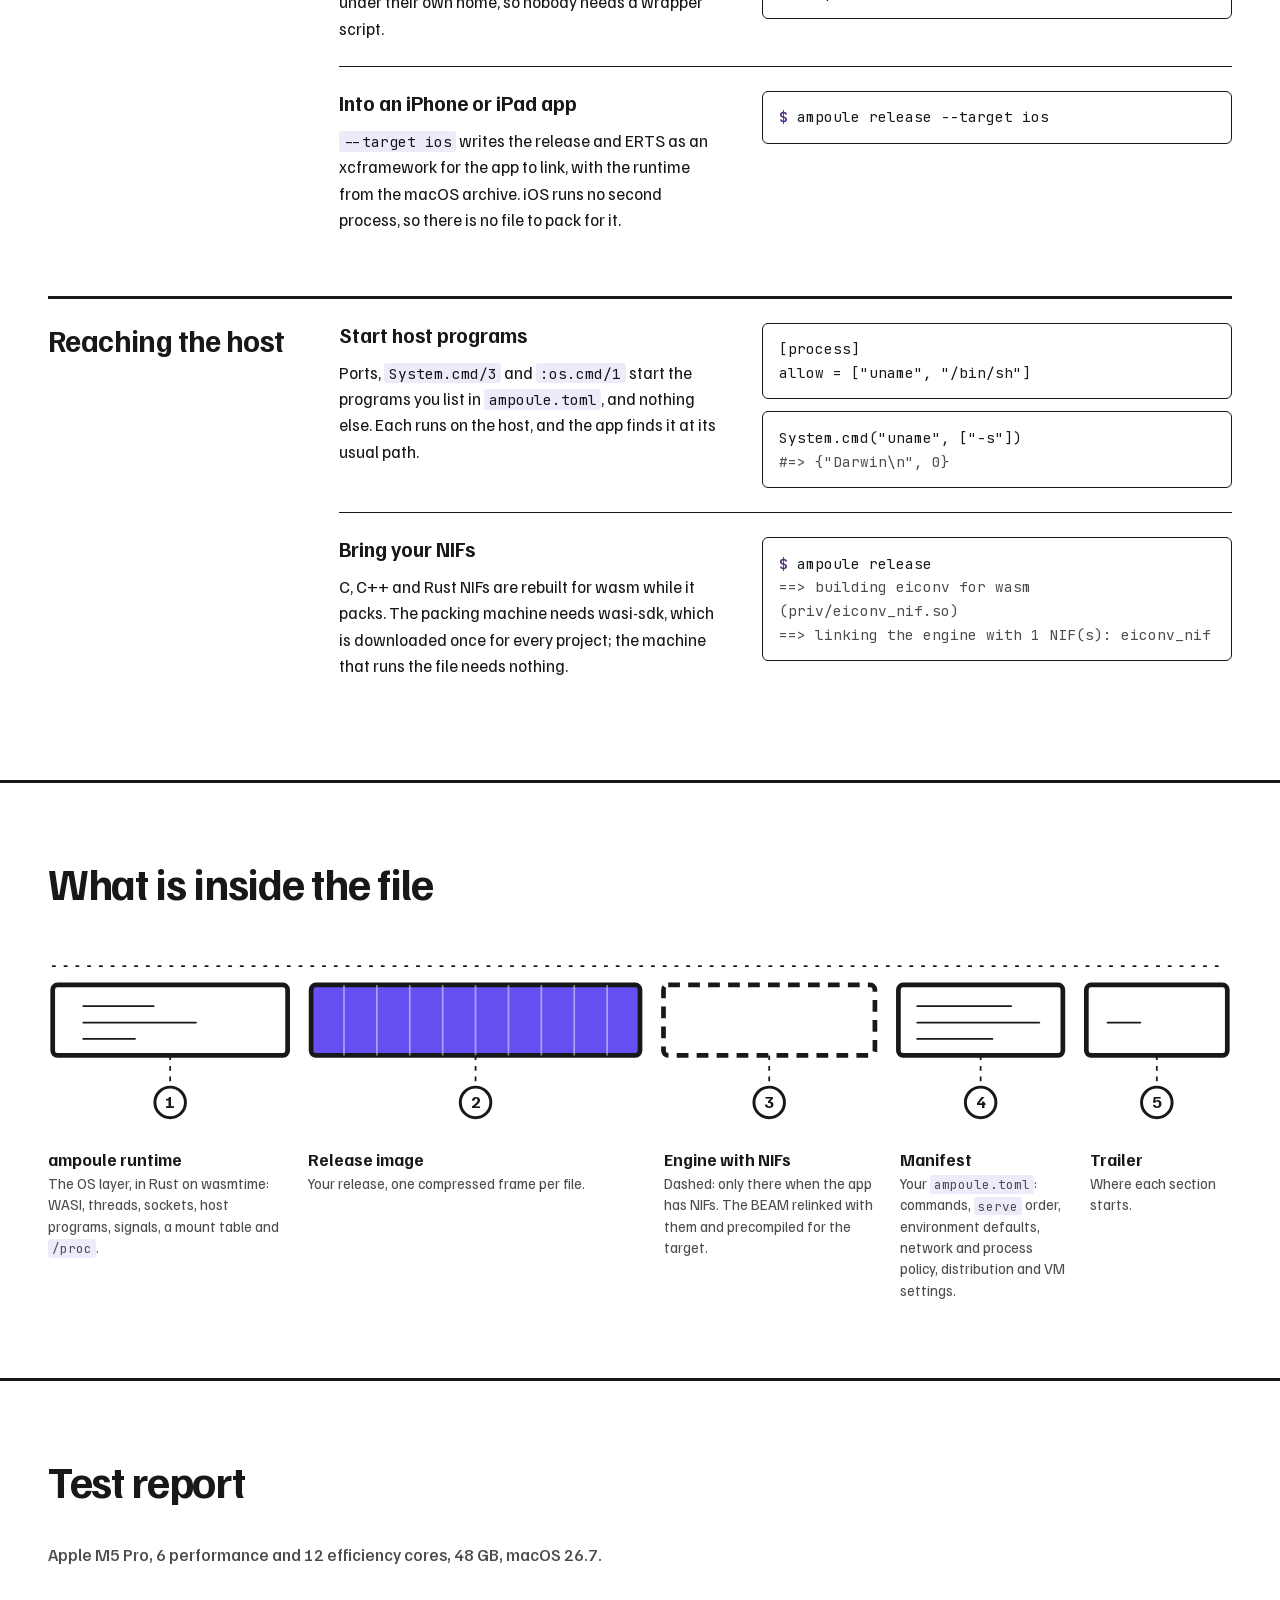
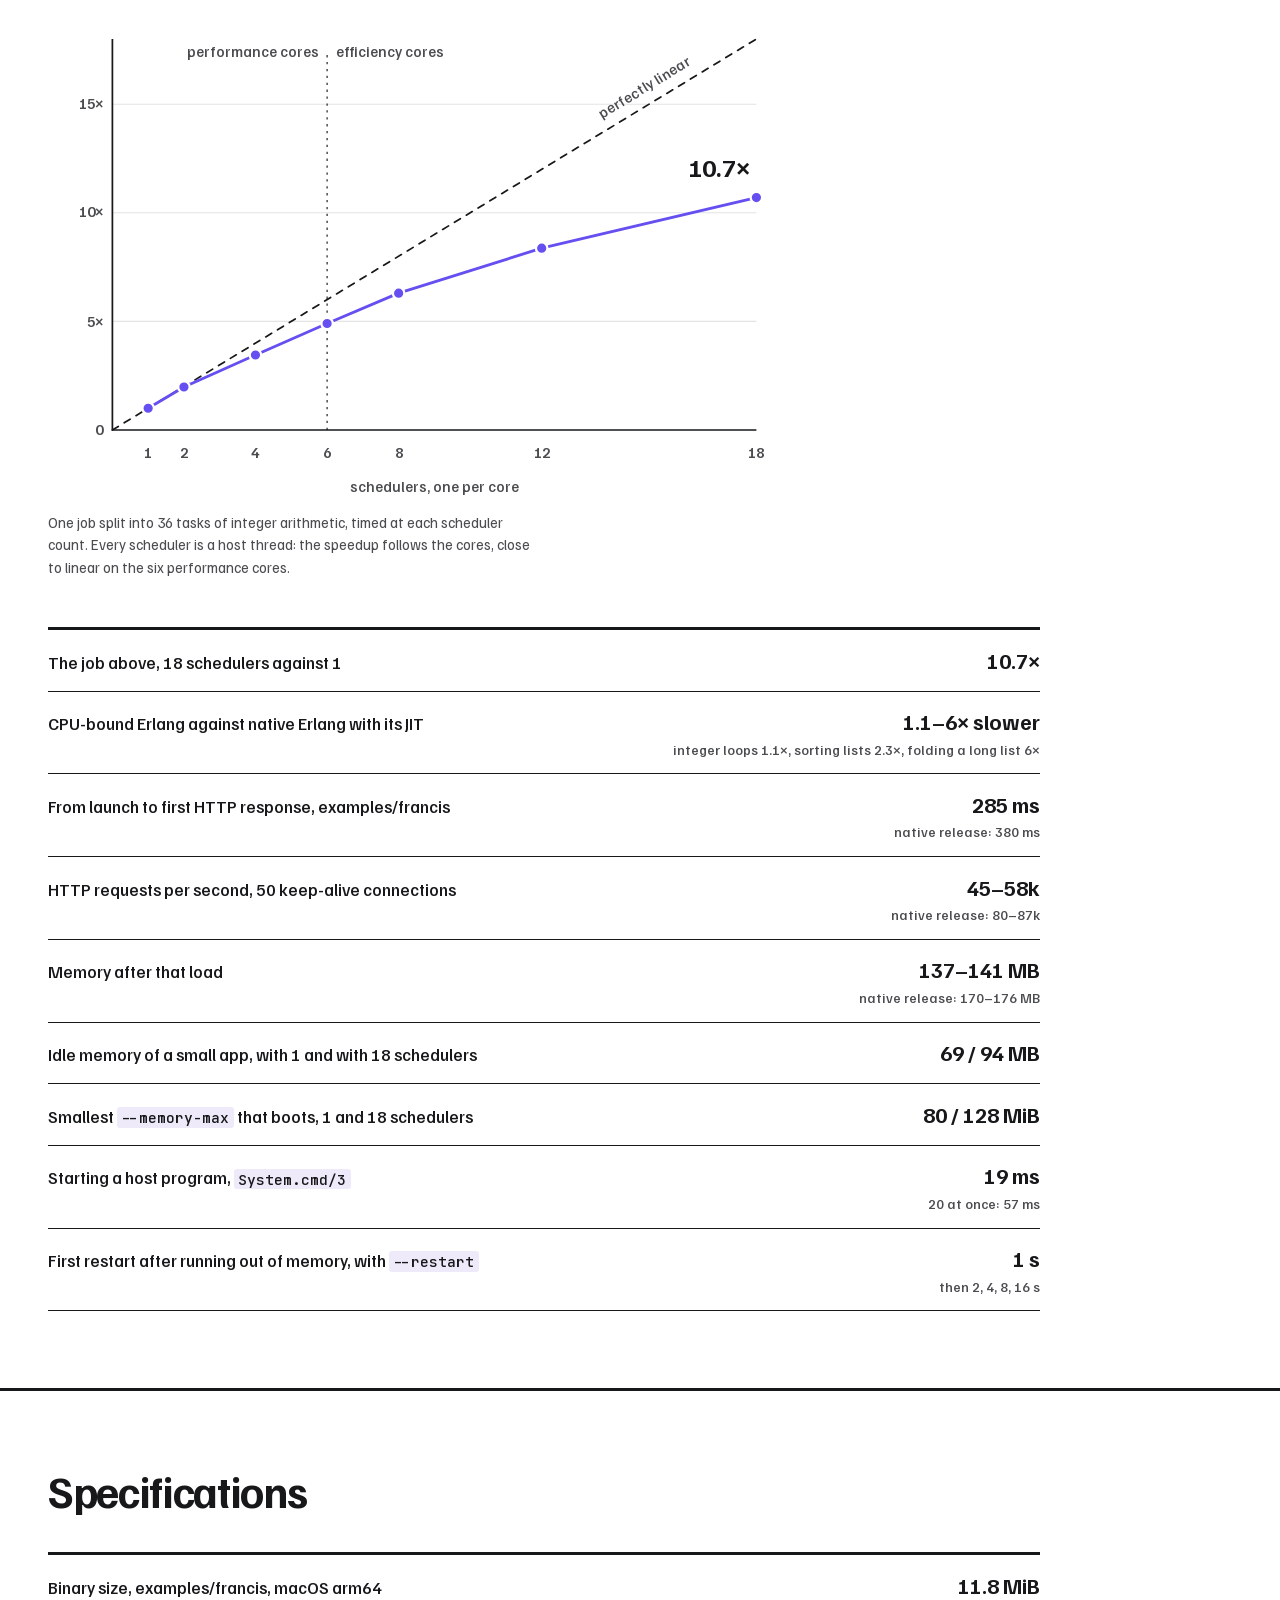
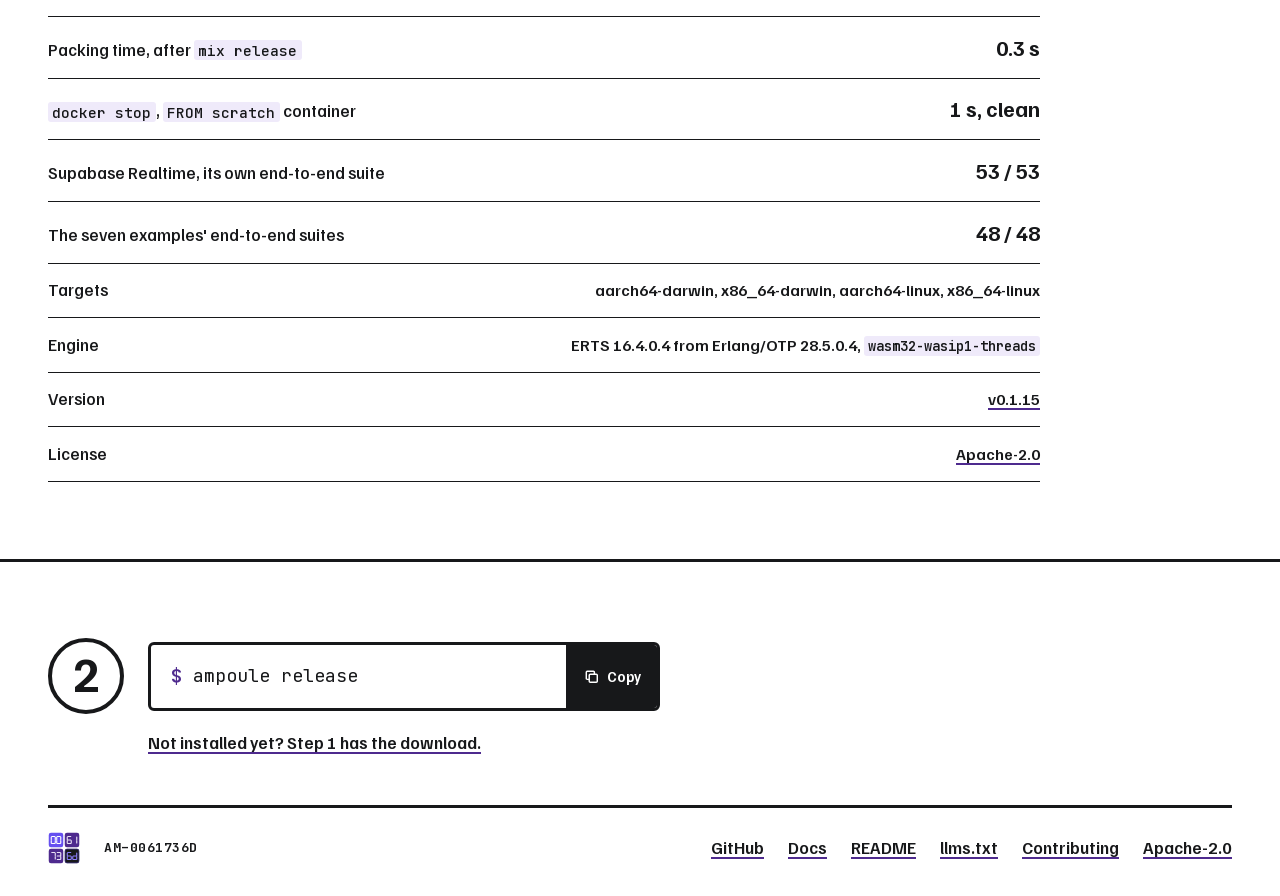
==== commit 96734939: "Release v0.1.15: packed macOS apps can be signed and notarized An arm64 macOS payload now goes in a " ====
--- a/site/index.html
+++ b/site/index.html
@@ -501,7 +501,7 @@
           <tr><th scope="row">The seven examples' end-to-end suites</th><td>48 / 48</td></tr>
           <tr><th scope="row">Targets</th><td class="text">aarch64-darwin, x86_64-darwin, aarch64-linux, x86_64-linux</td></tr>
           <tr><th scope="row">Engine</th><td class="text">ERTS 16.4.0.4 from Erlang/OTP 28.5.0.4, <code>wasm32-wasip1-threads</code></td></tr>
-          <tr><th scope="row">Version</th><td class="text"><a href="https://github.com/filipecabaco/ampoule/releases/latest">v0.1.14</a></td></tr>
+          <tr><th scope="row">Version</th><td class="text"><a href="https://github.com/filipecabaco/ampoule/releases/latest">v0.1.15</a></td></tr>
           <tr><th scope="row">License</th><td class="text"><a href="https://github.com/filipecabaco/ampoule/blob/main/LICENSE">Apache-2.0</a></td></tr>
         </tbody>
       </table>
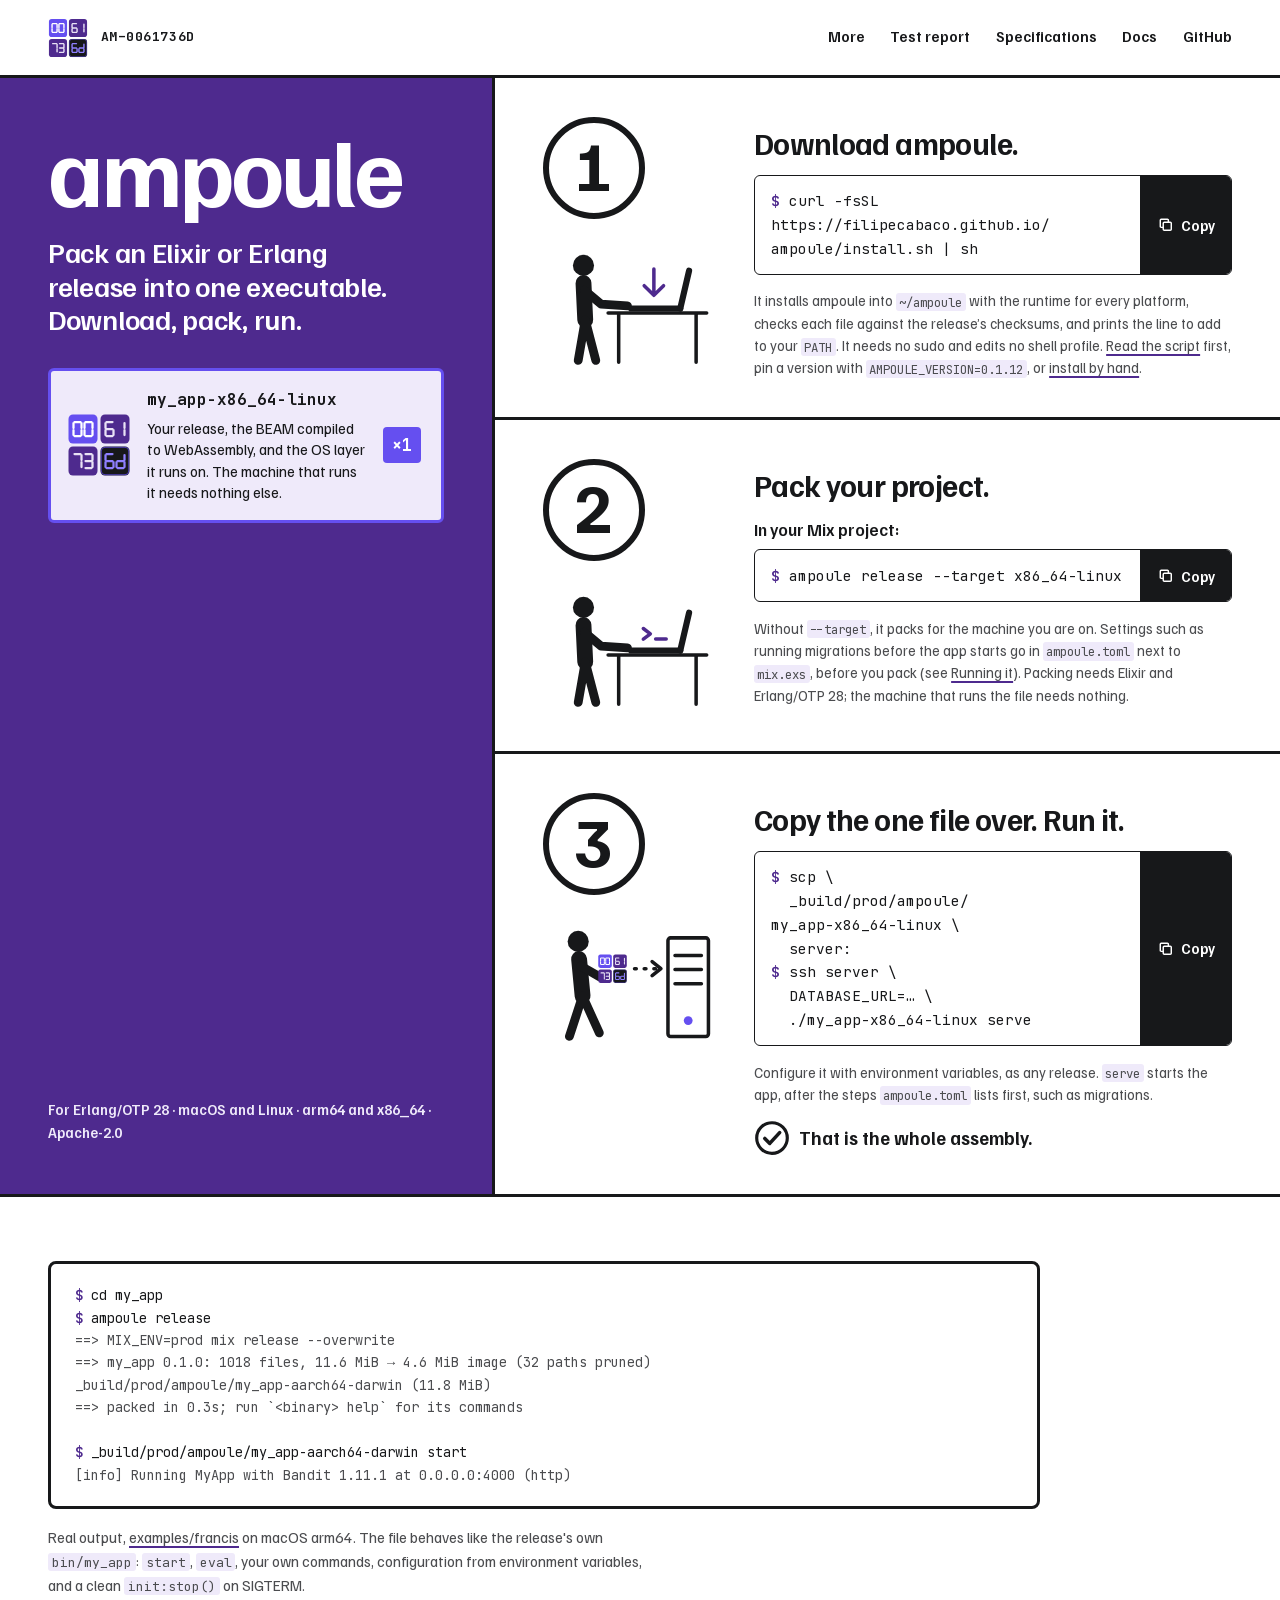
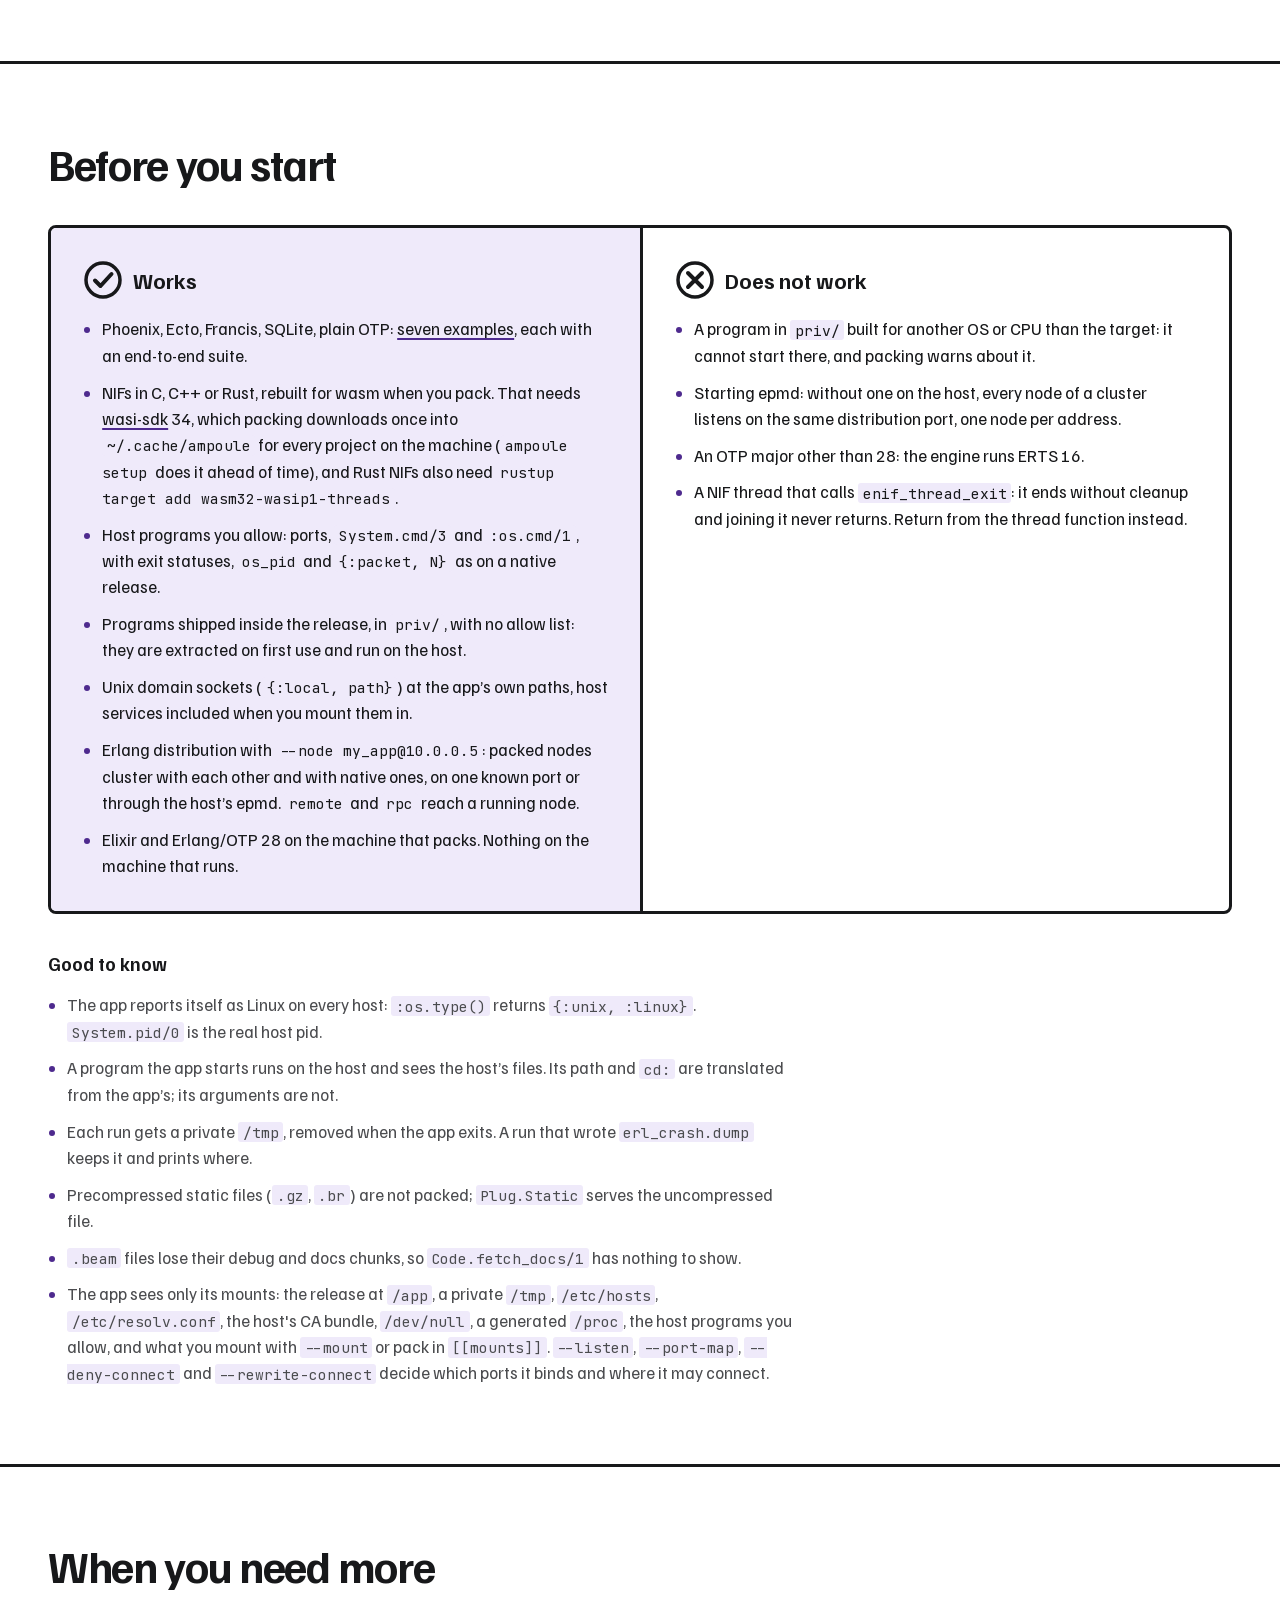
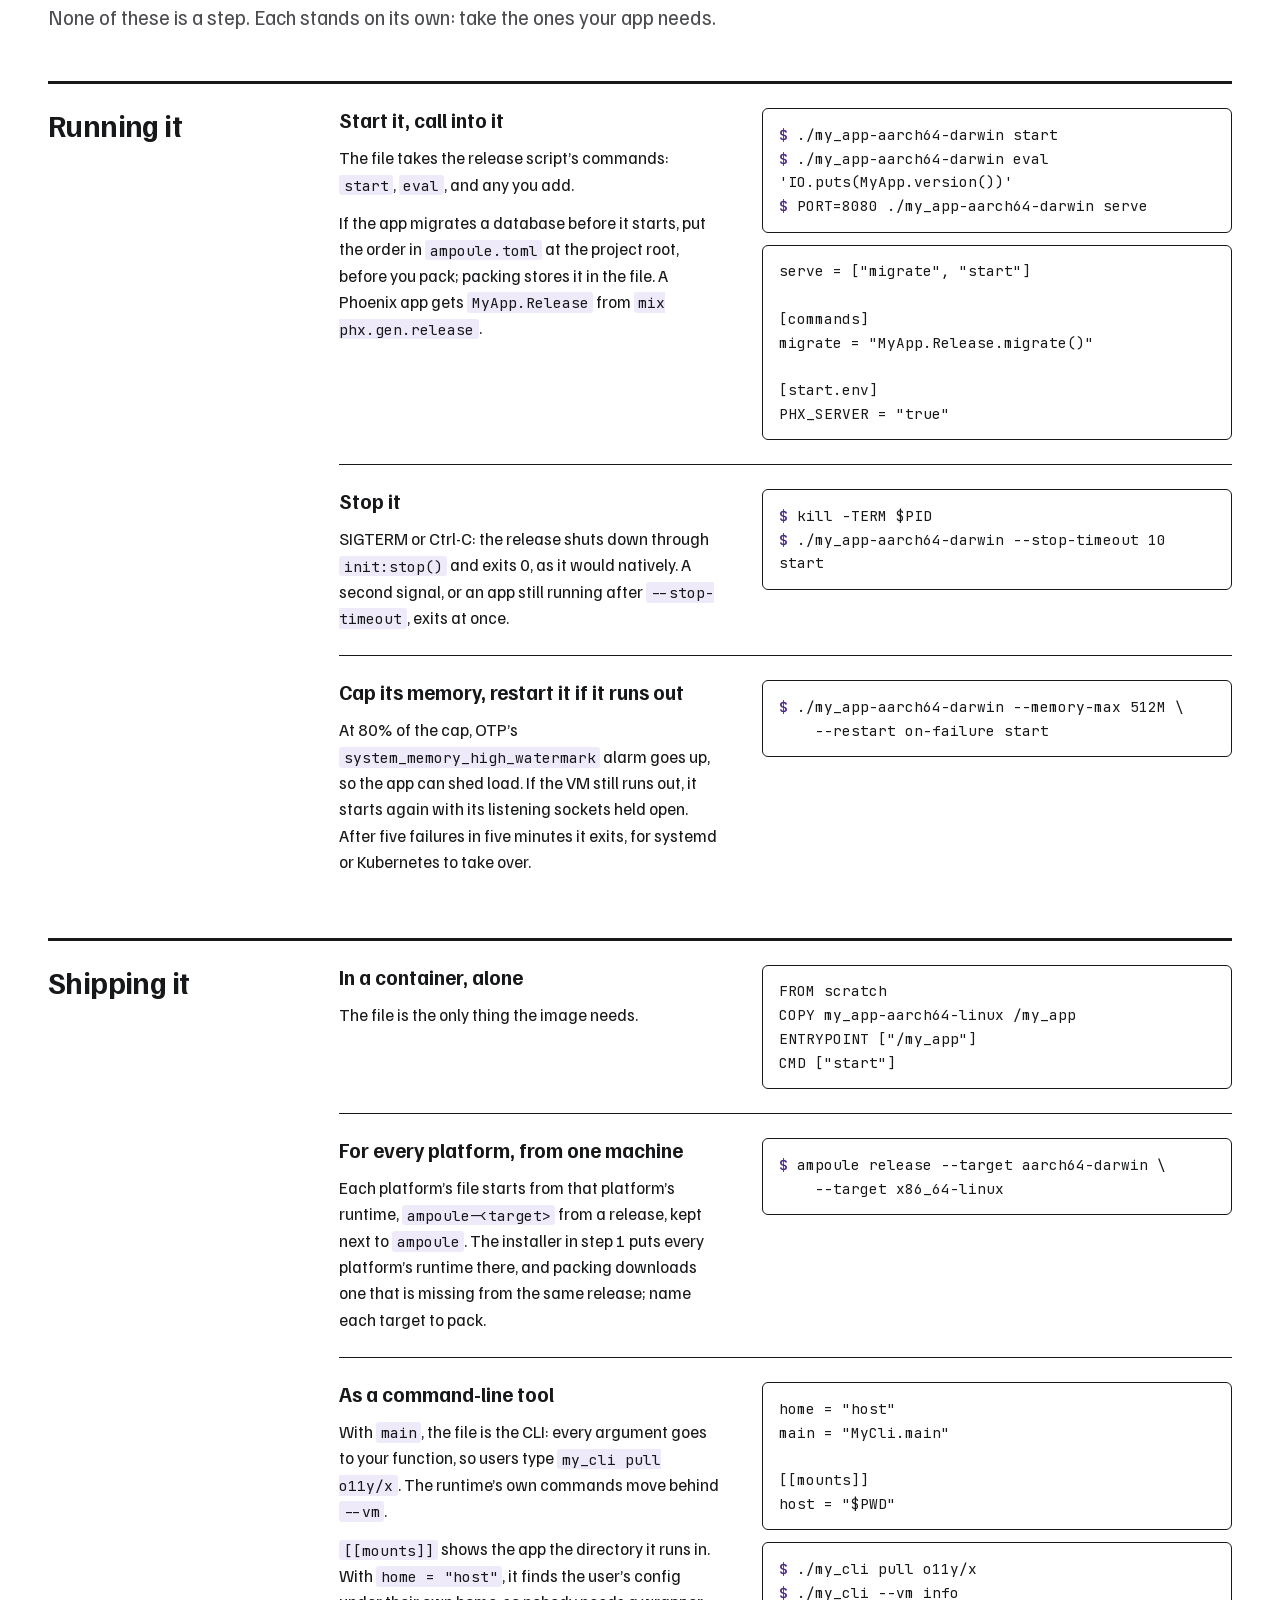
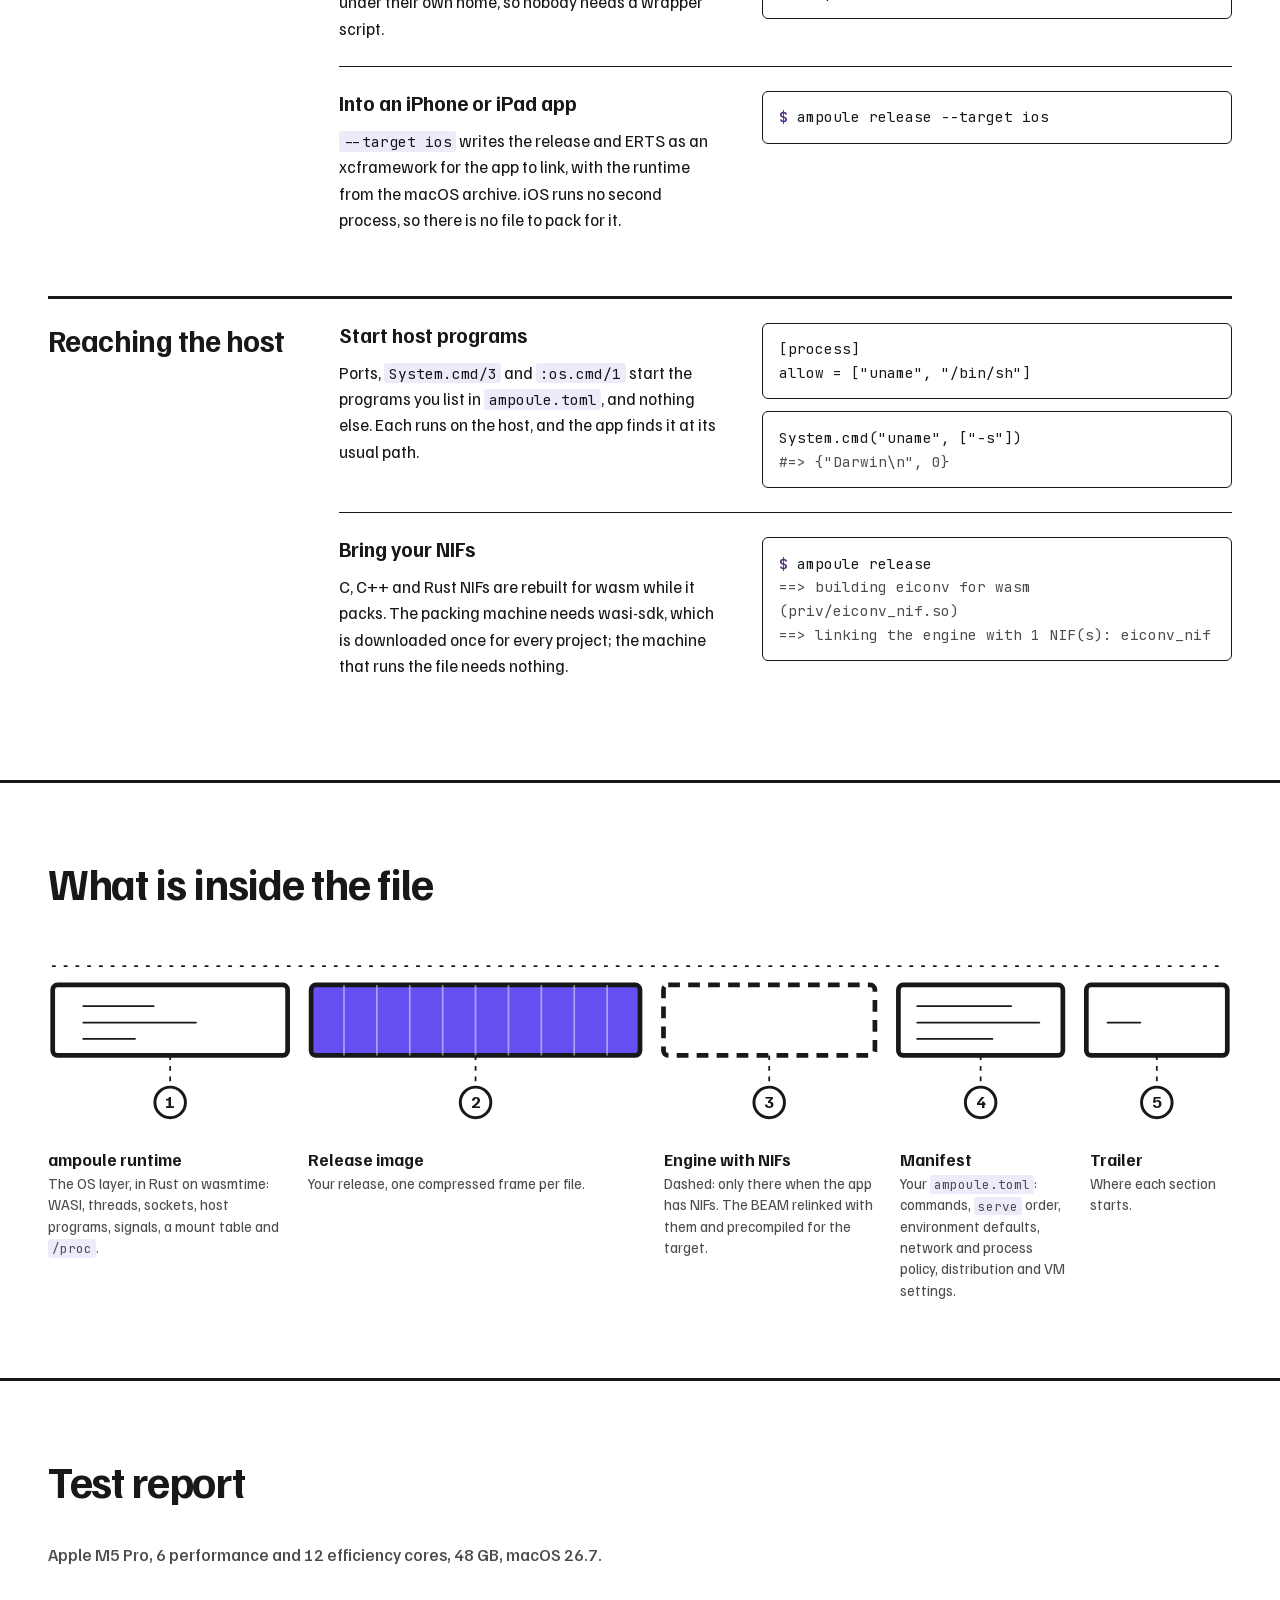
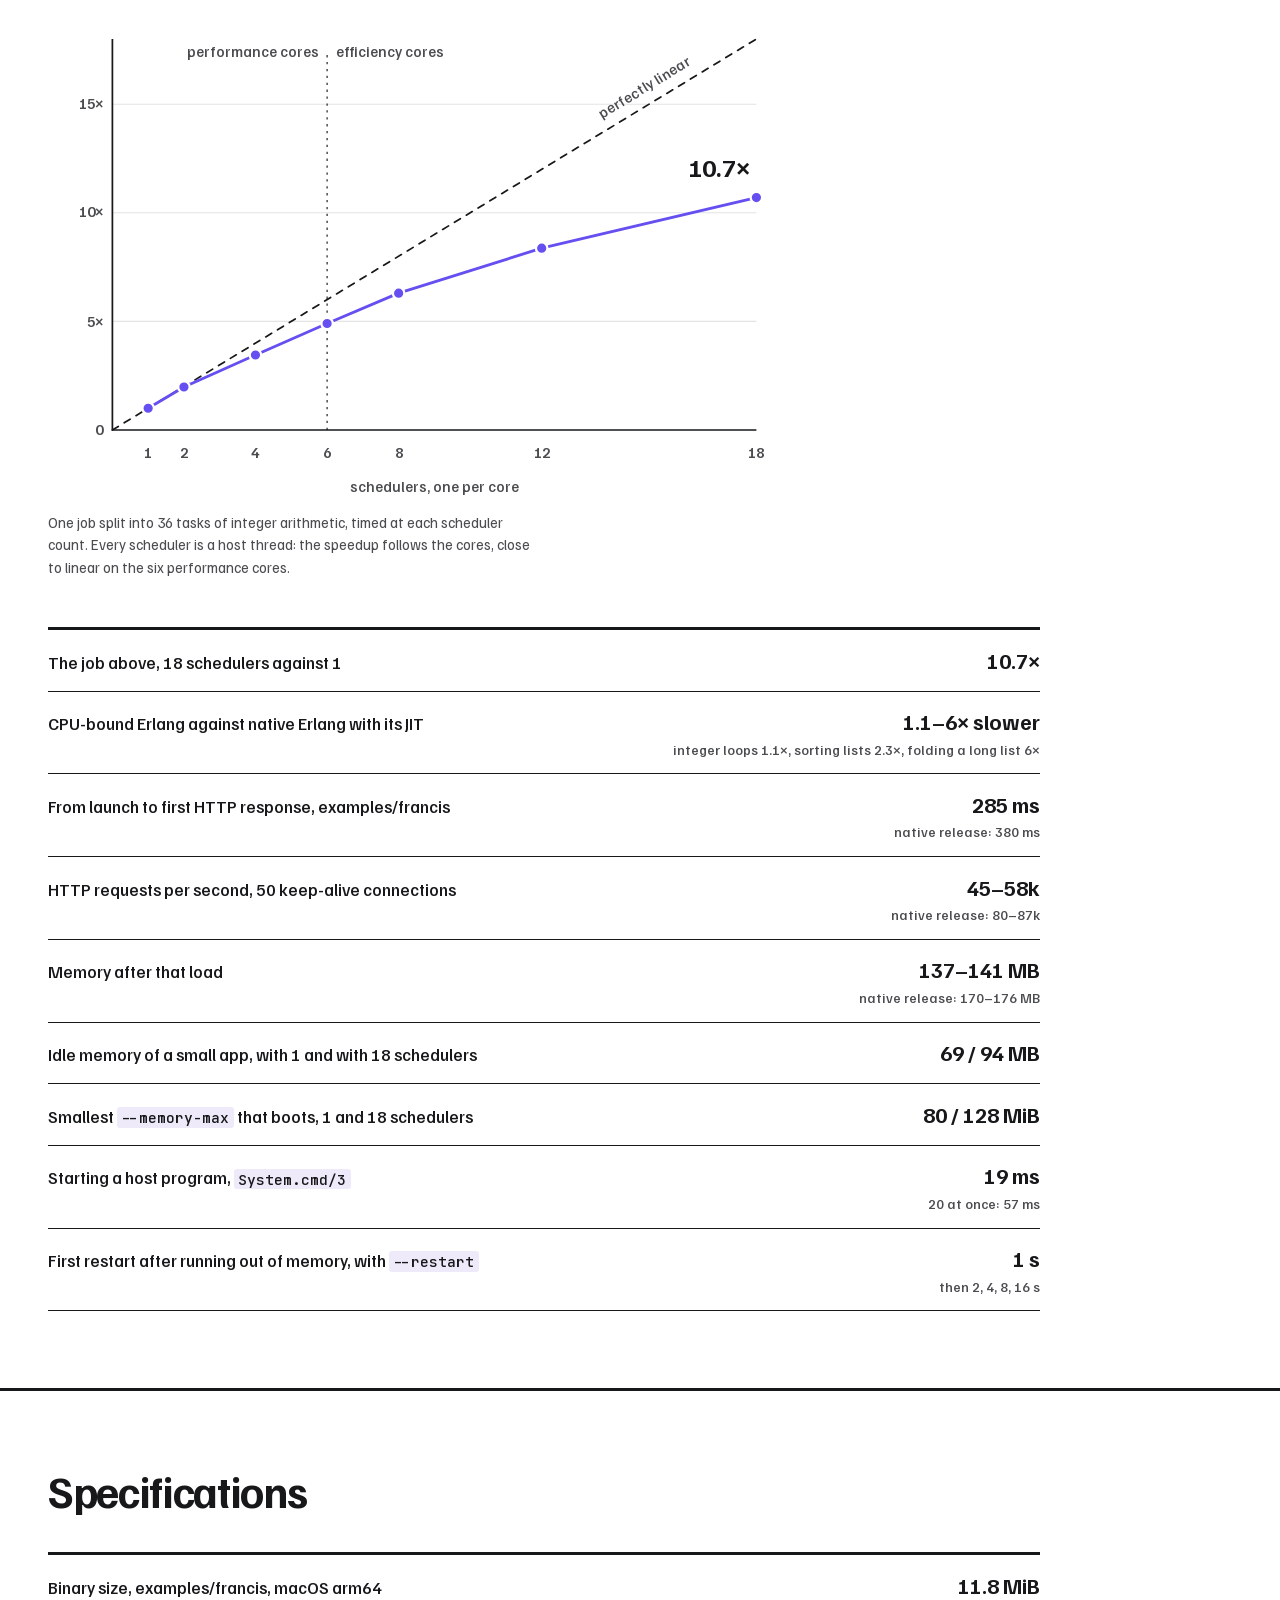
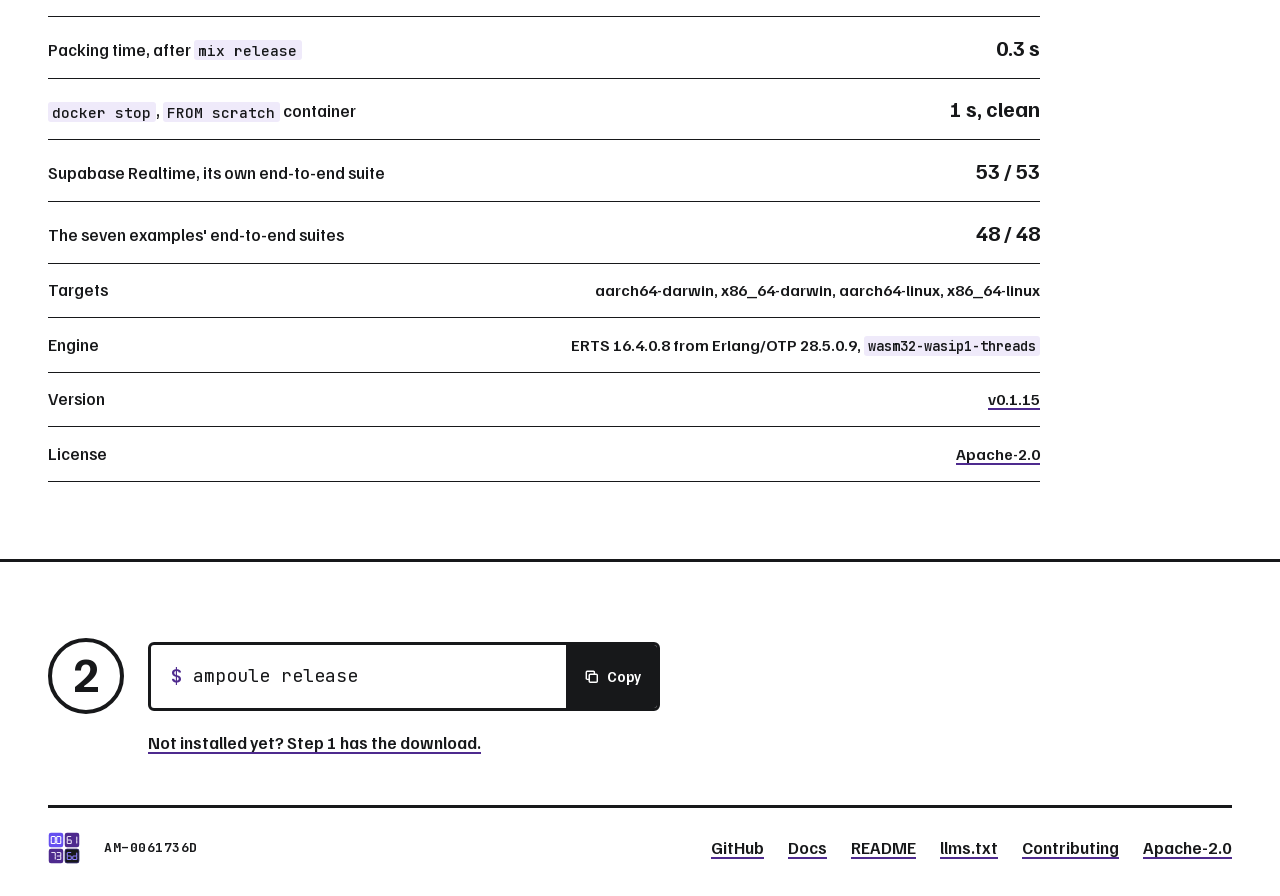
==== commit 0663d385: "fix: build the engine from Erlang/OTP 28.5.0.9 and Elixir 1.20.5 for their CVE fixes" ====
--- a/site/index.html
+++ b/site/index.html
@@ -500,7 +500,7 @@
           <tr><th scope="row">Supabase Realtime, its own end-to-end suite</th><td>53 / 53</td></tr>
           <tr><th scope="row">The seven examples' end-to-end suites</th><td>48 / 48</td></tr>
           <tr><th scope="row">Targets</th><td class="text">aarch64-darwin, x86_64-darwin, aarch64-linux, x86_64-linux</td></tr>
-          <tr><th scope="row">Engine</th><td class="text">ERTS 16.4.0.4 from Erlang/OTP 28.5.0.4, <code>wasm32-wasip1-threads</code></td></tr>
+          <tr><th scope="row">Engine</th><td class="text">ERTS 16.4.0.8 from Erlang/OTP 28.5.0.9, <code>wasm32-wasip1-threads</code></td></tr>
           <tr><th scope="row">Version</th><td class="text"><a href="https://github.com/filipecabaco/ampoule/releases/latest">v0.1.15</a></td></tr>
           <tr><th scope="row">License</th><td class="text"><a href="https://github.com/filipecabaco/ampoule/blob/main/LICENSE">Apache-2.0</a></td></tr>
         </tbody>
